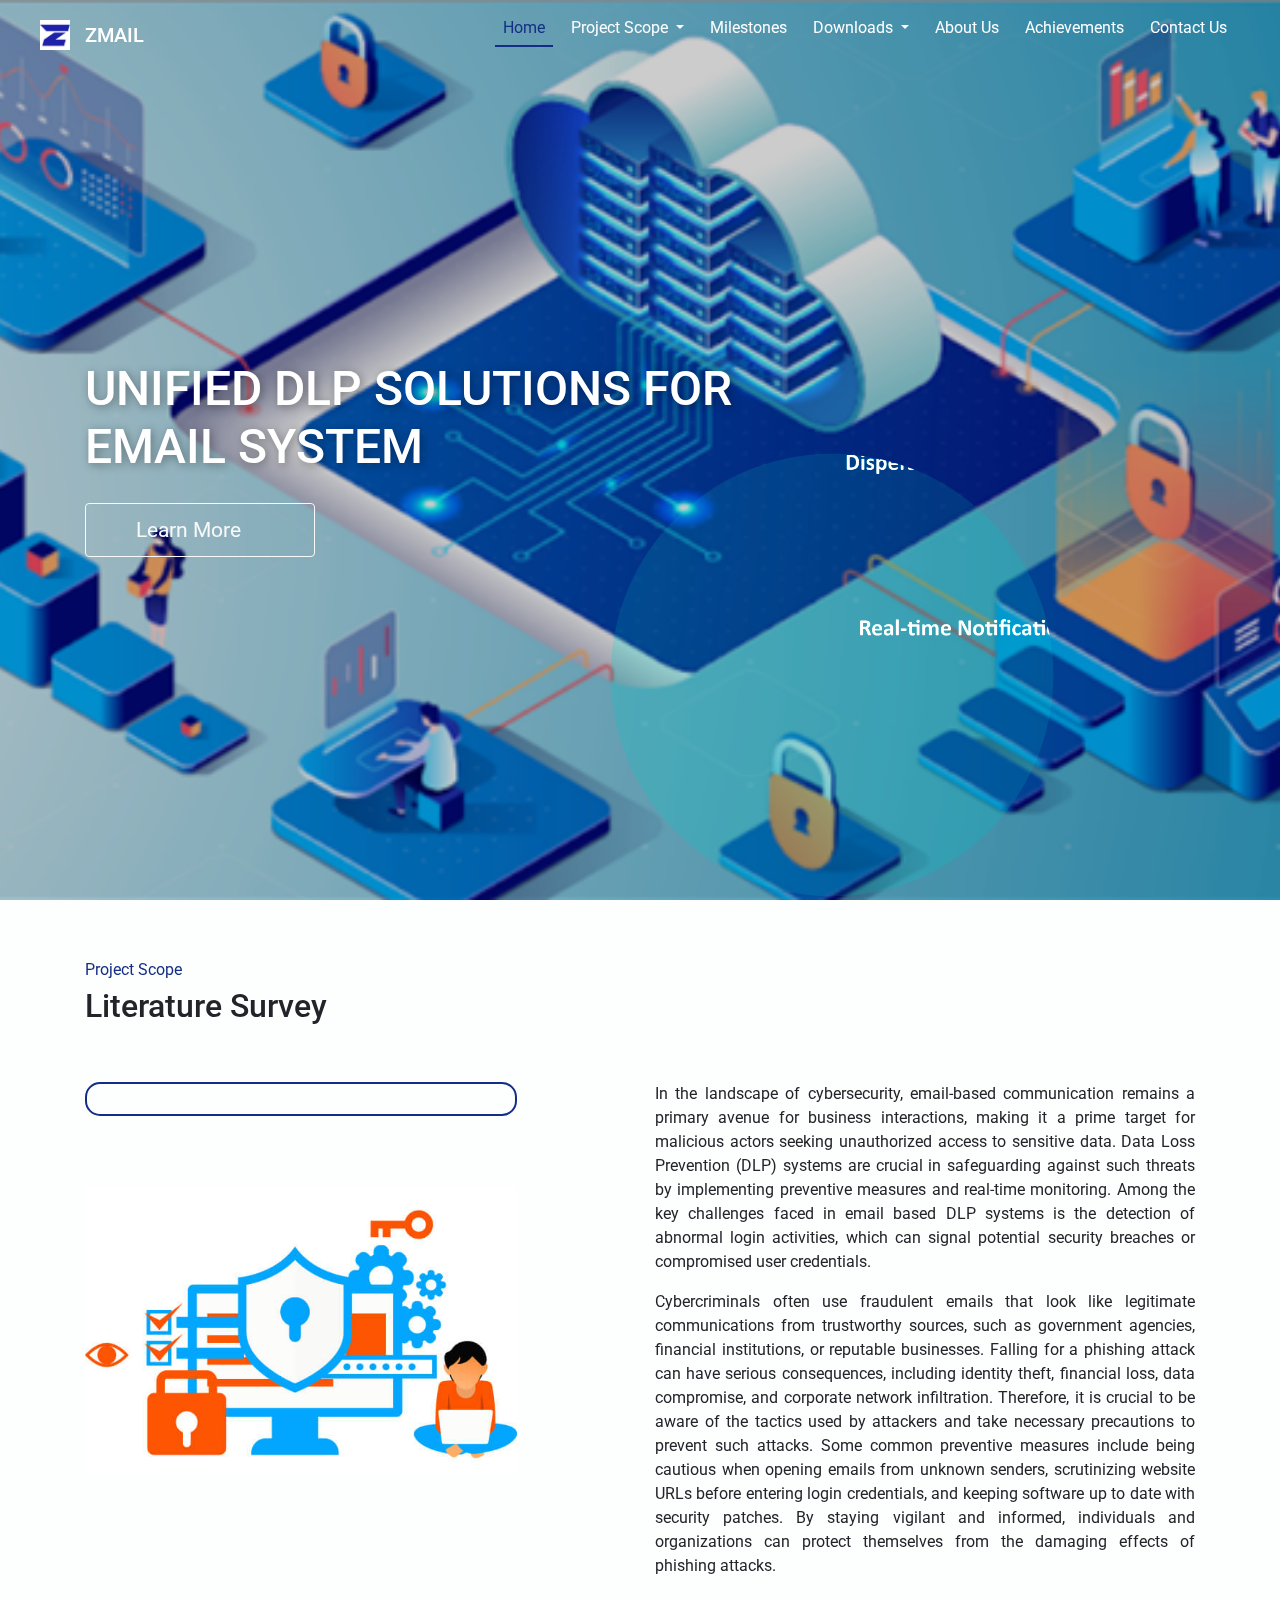
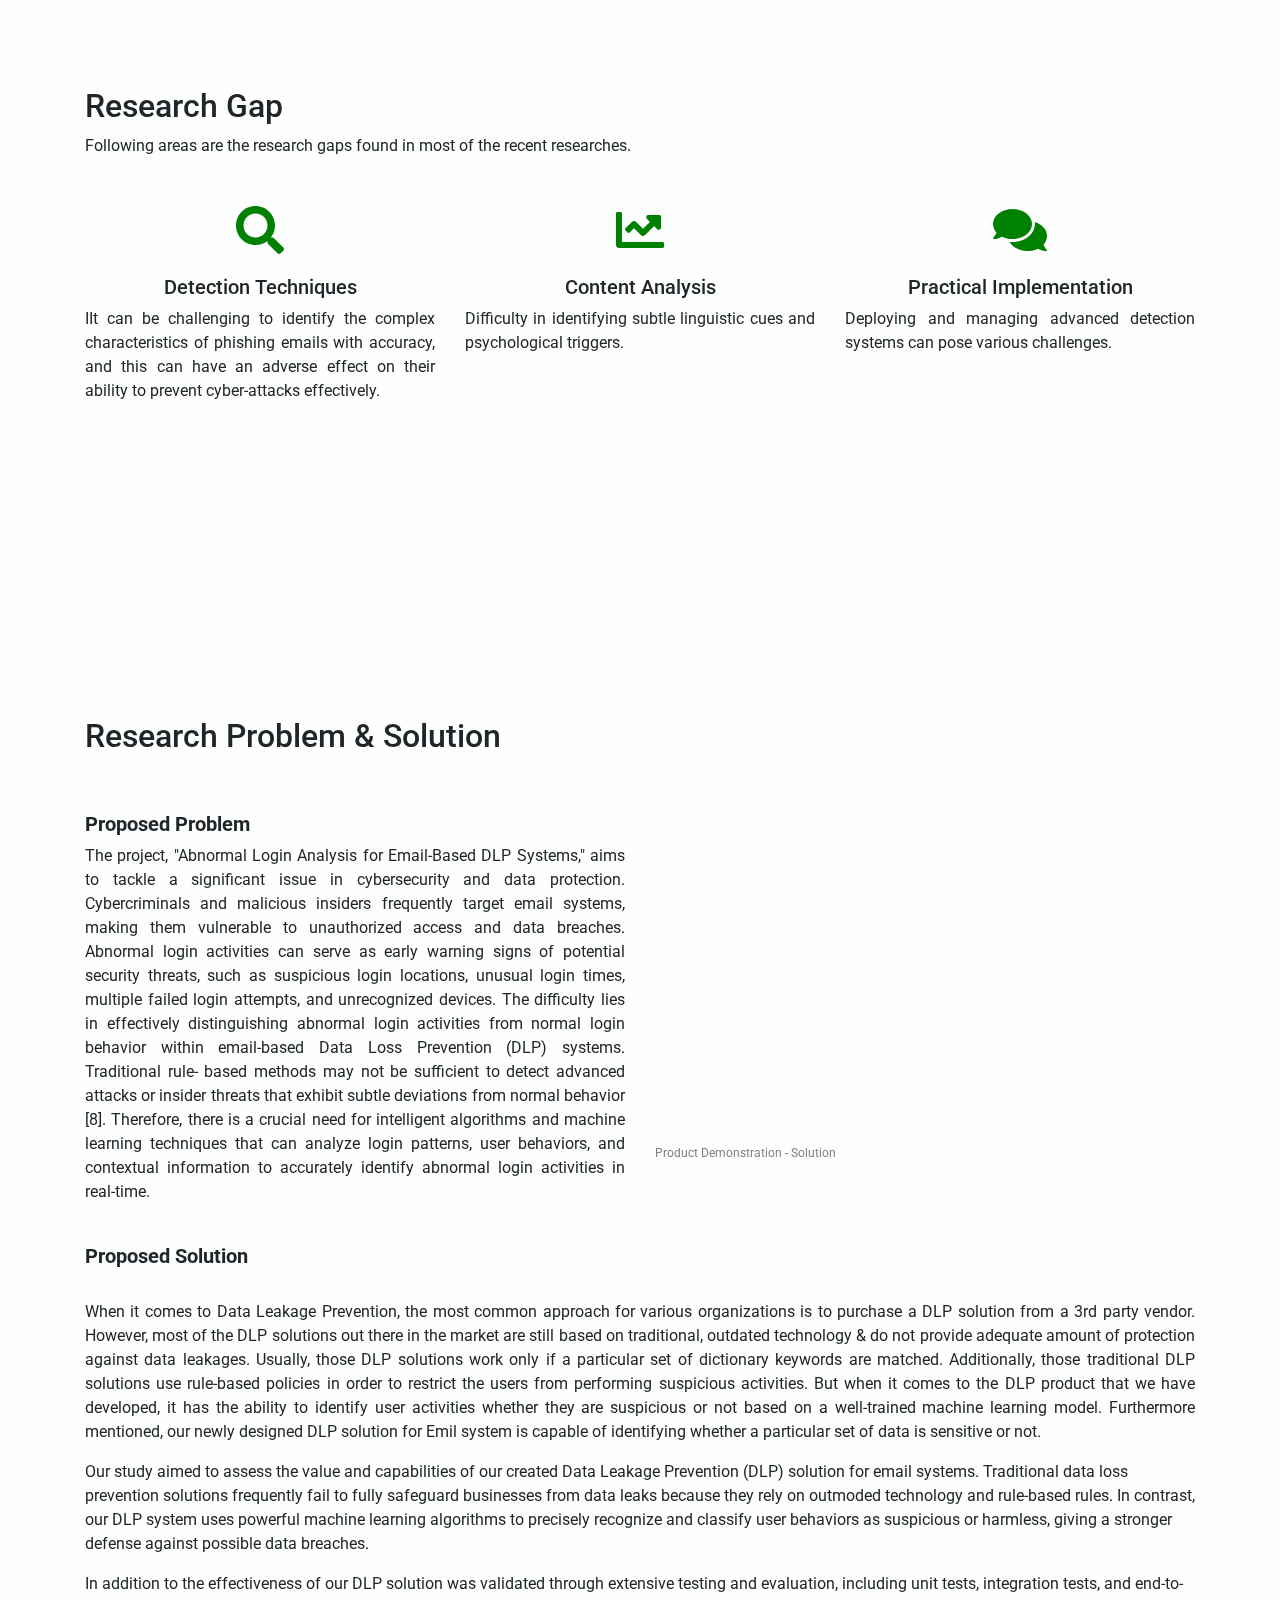
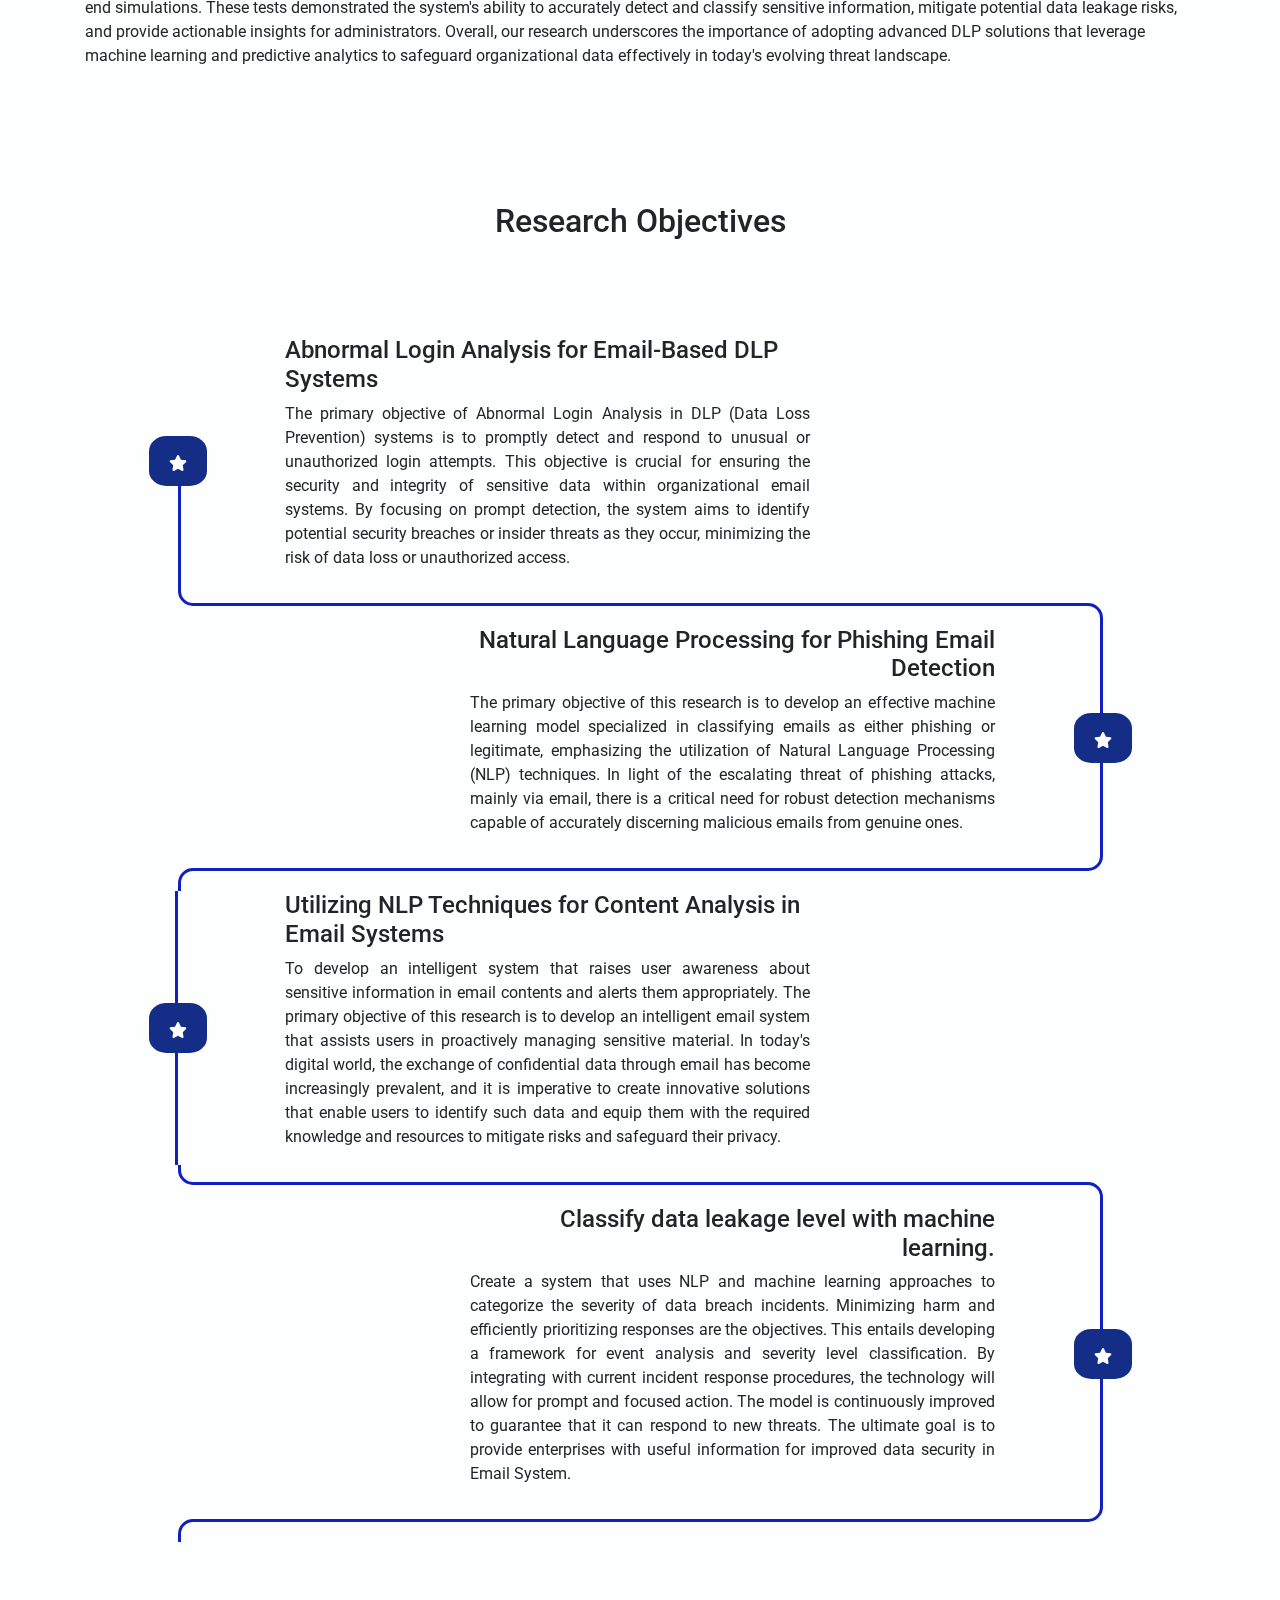
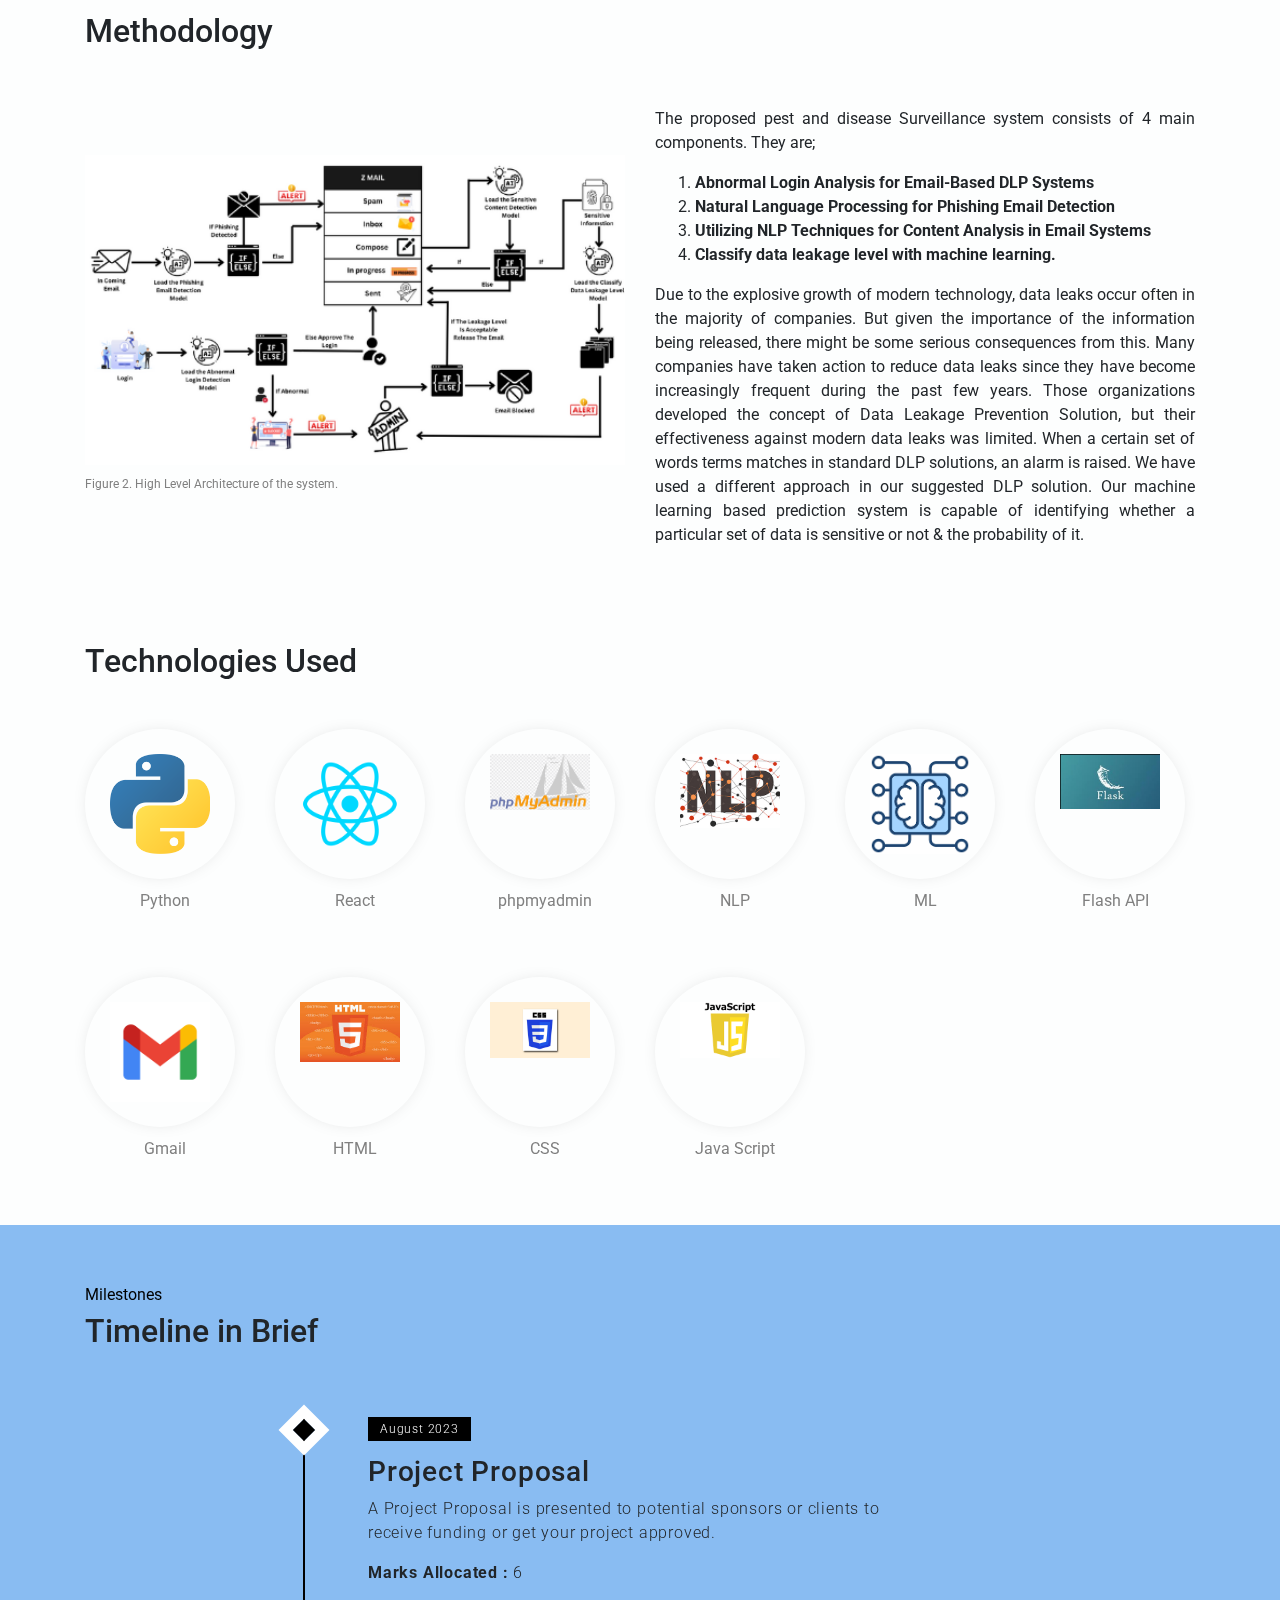
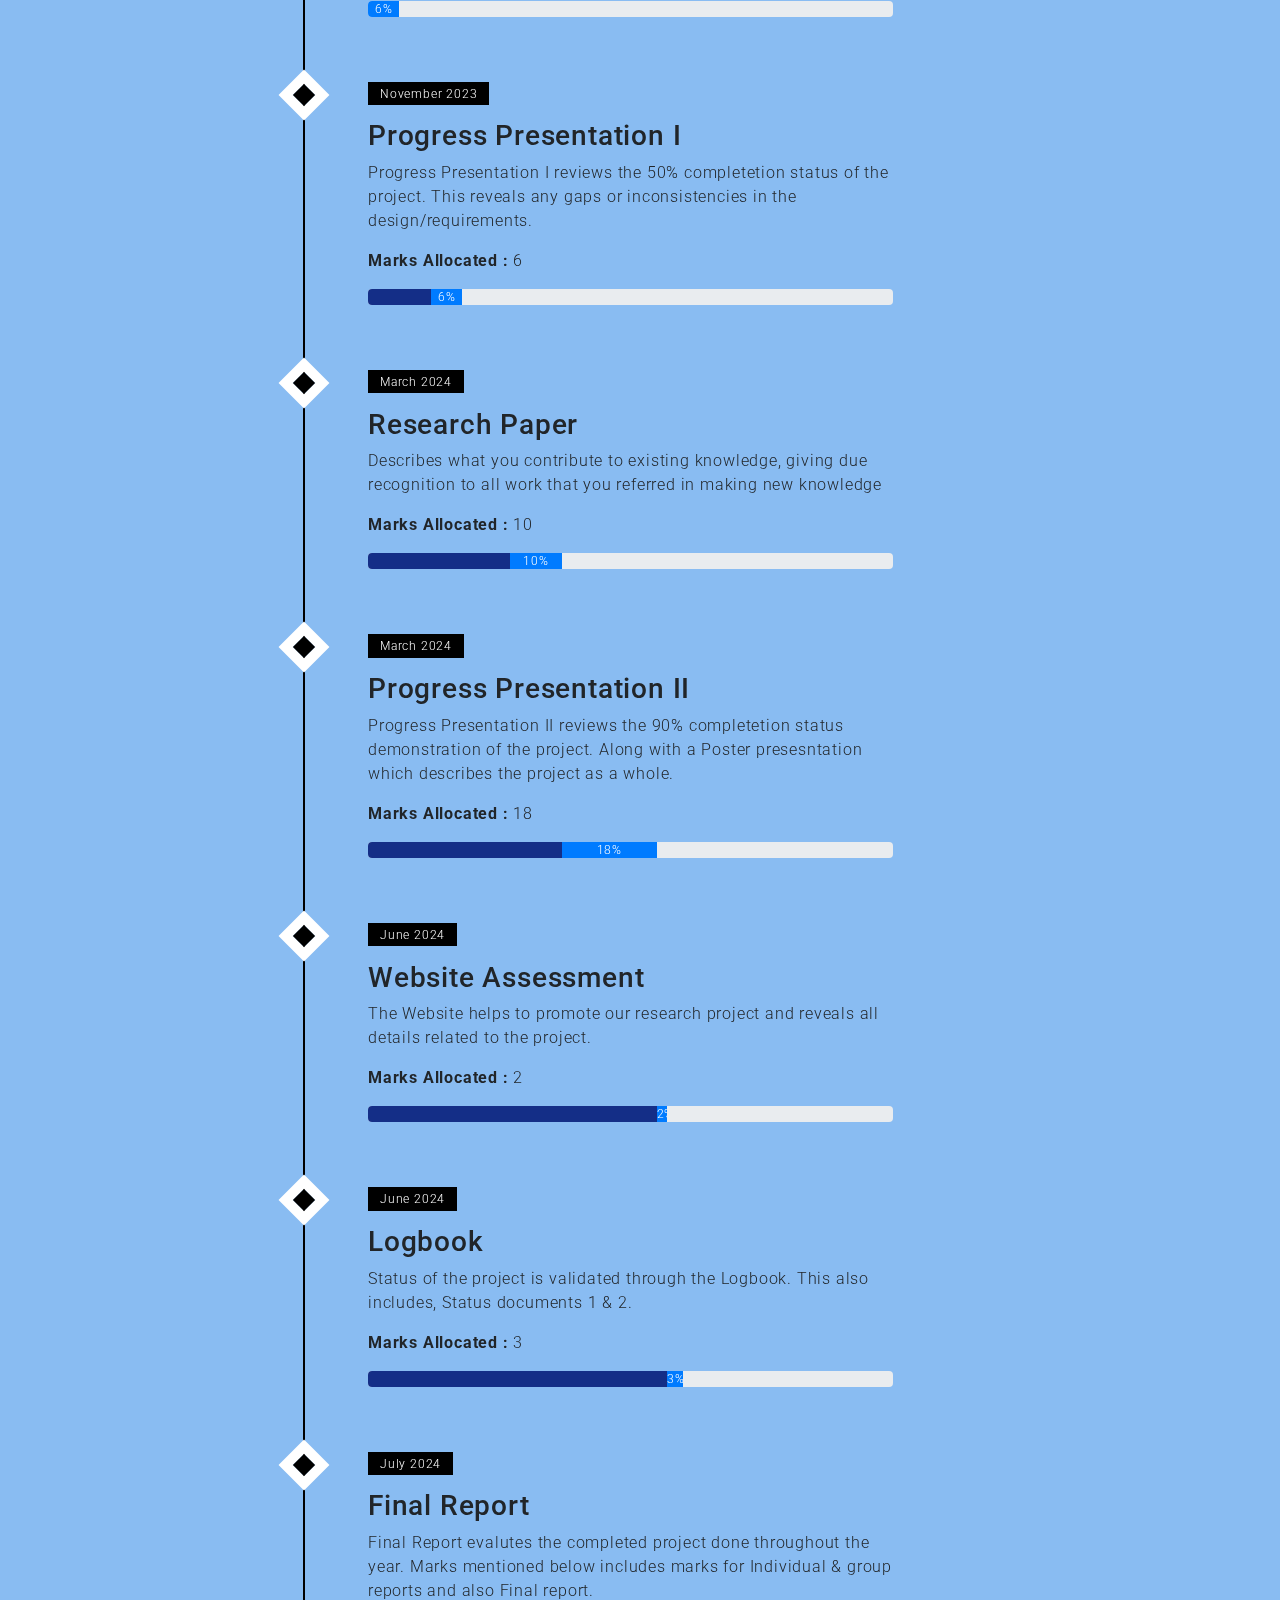
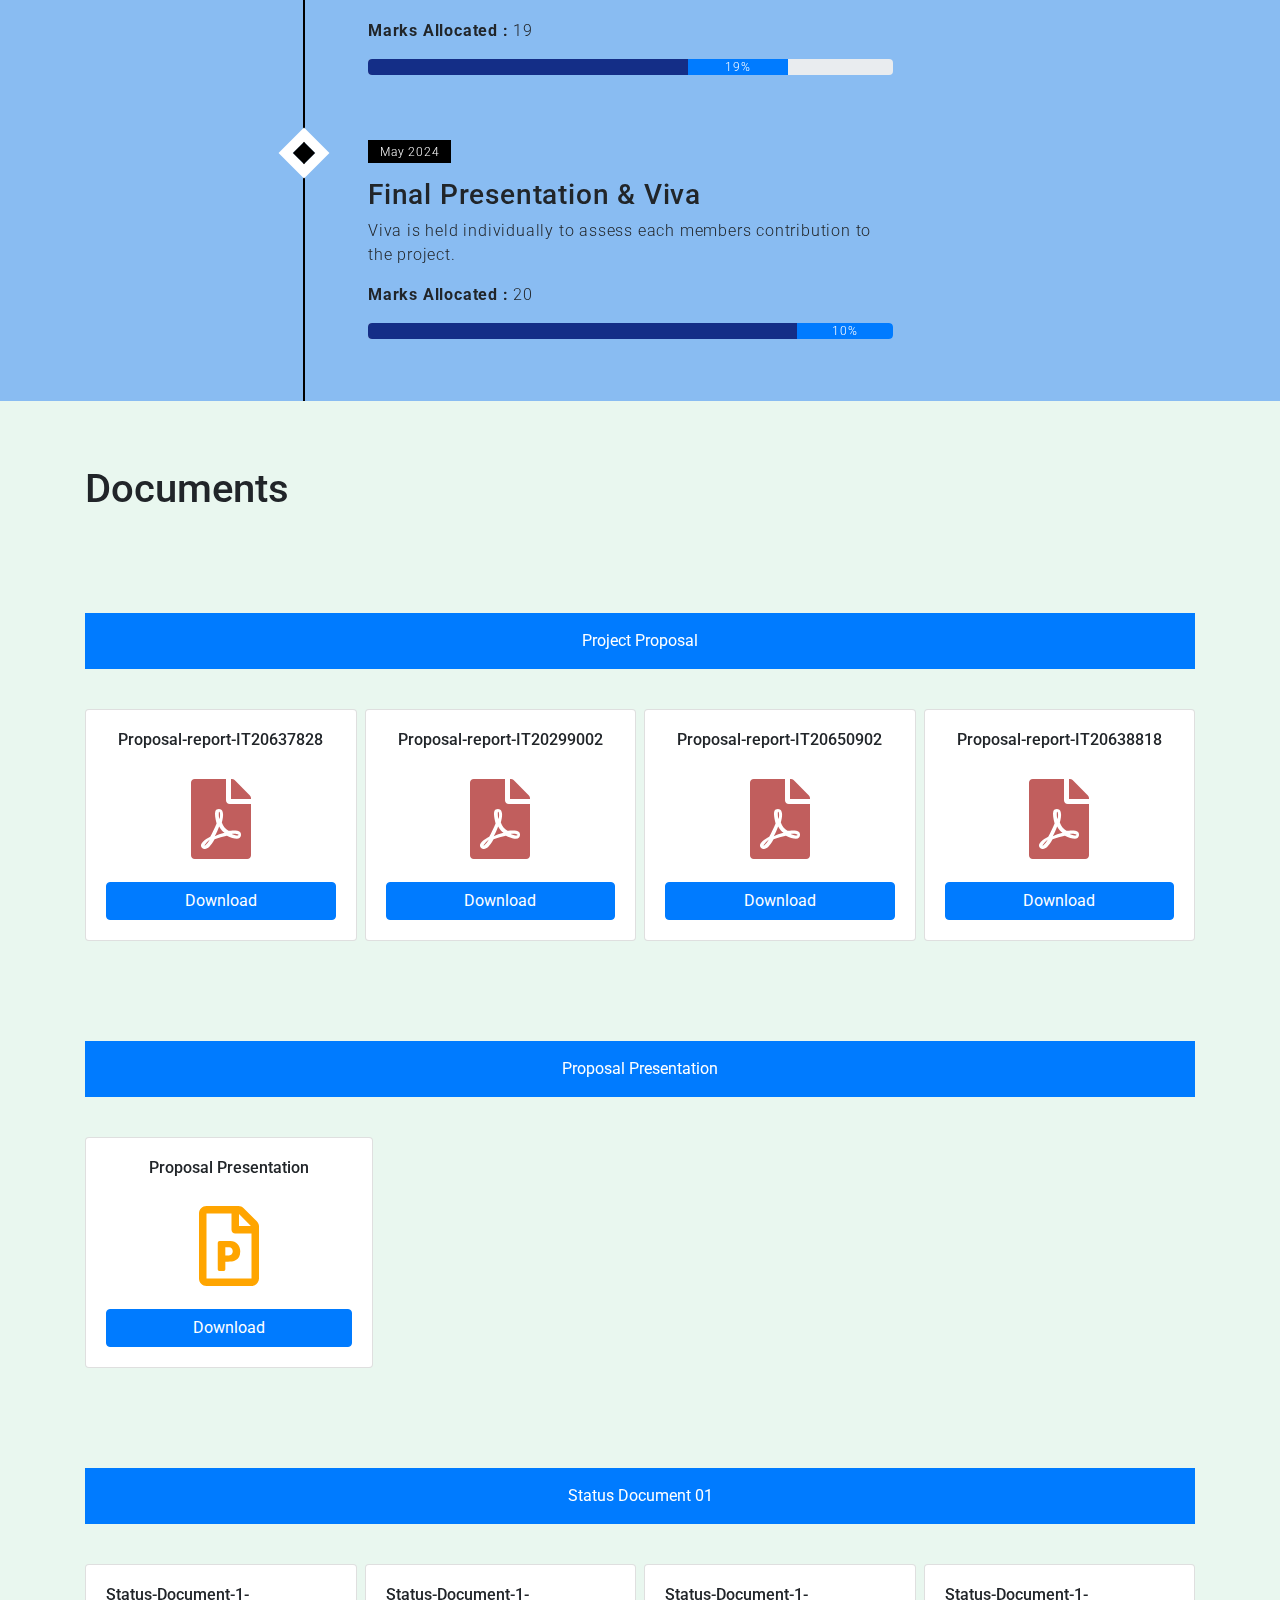
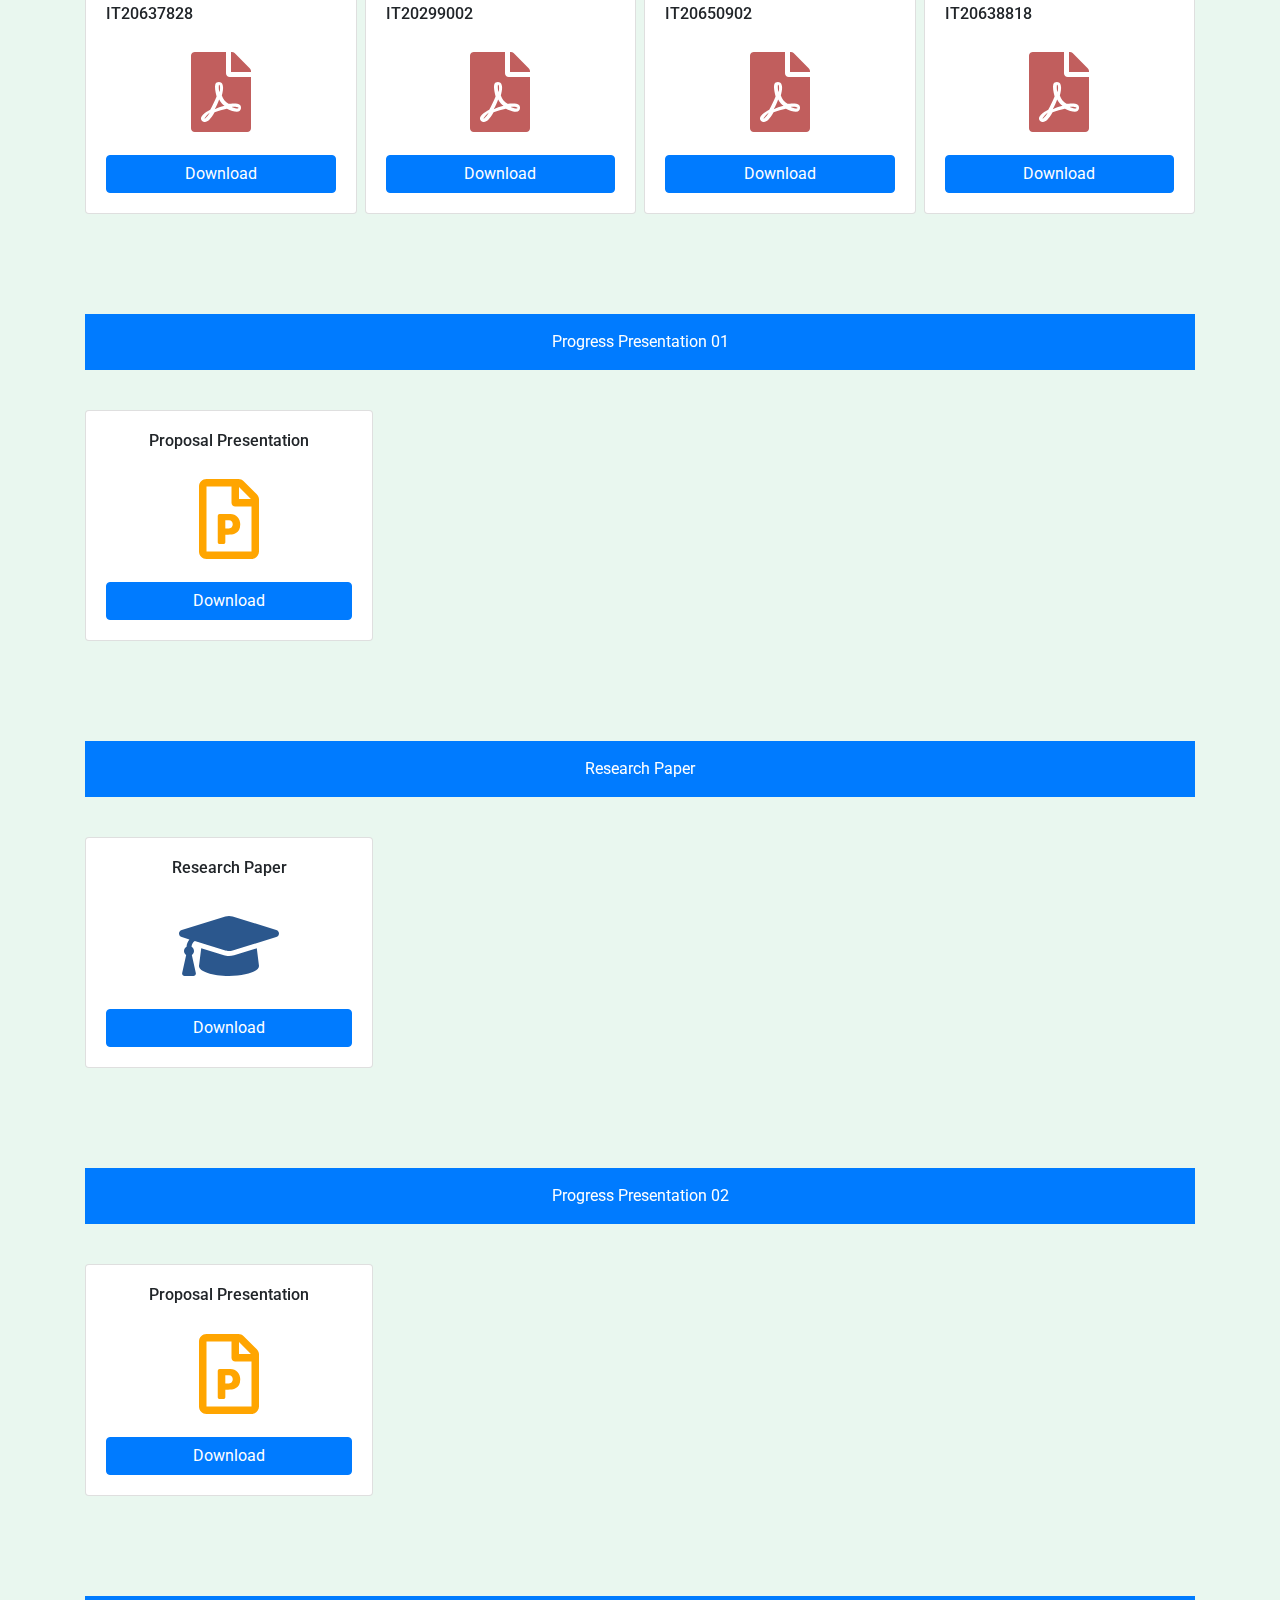
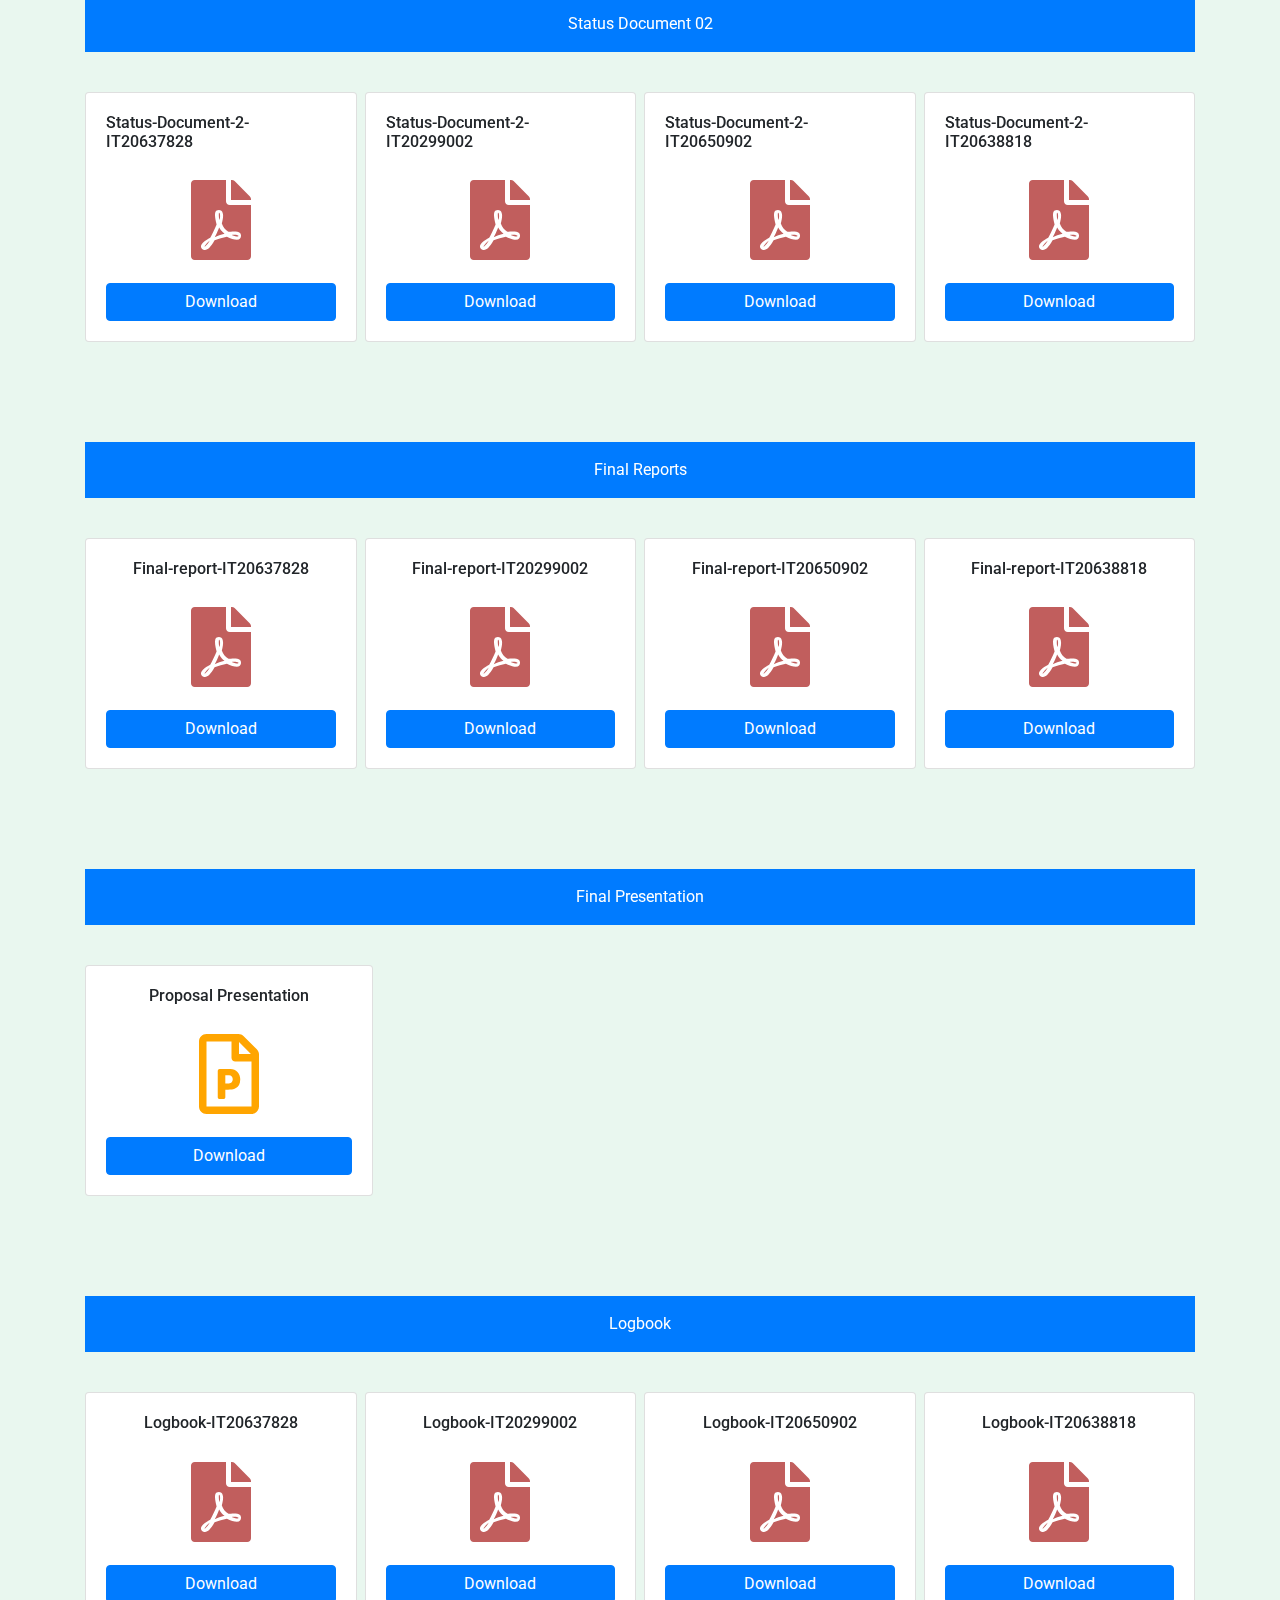
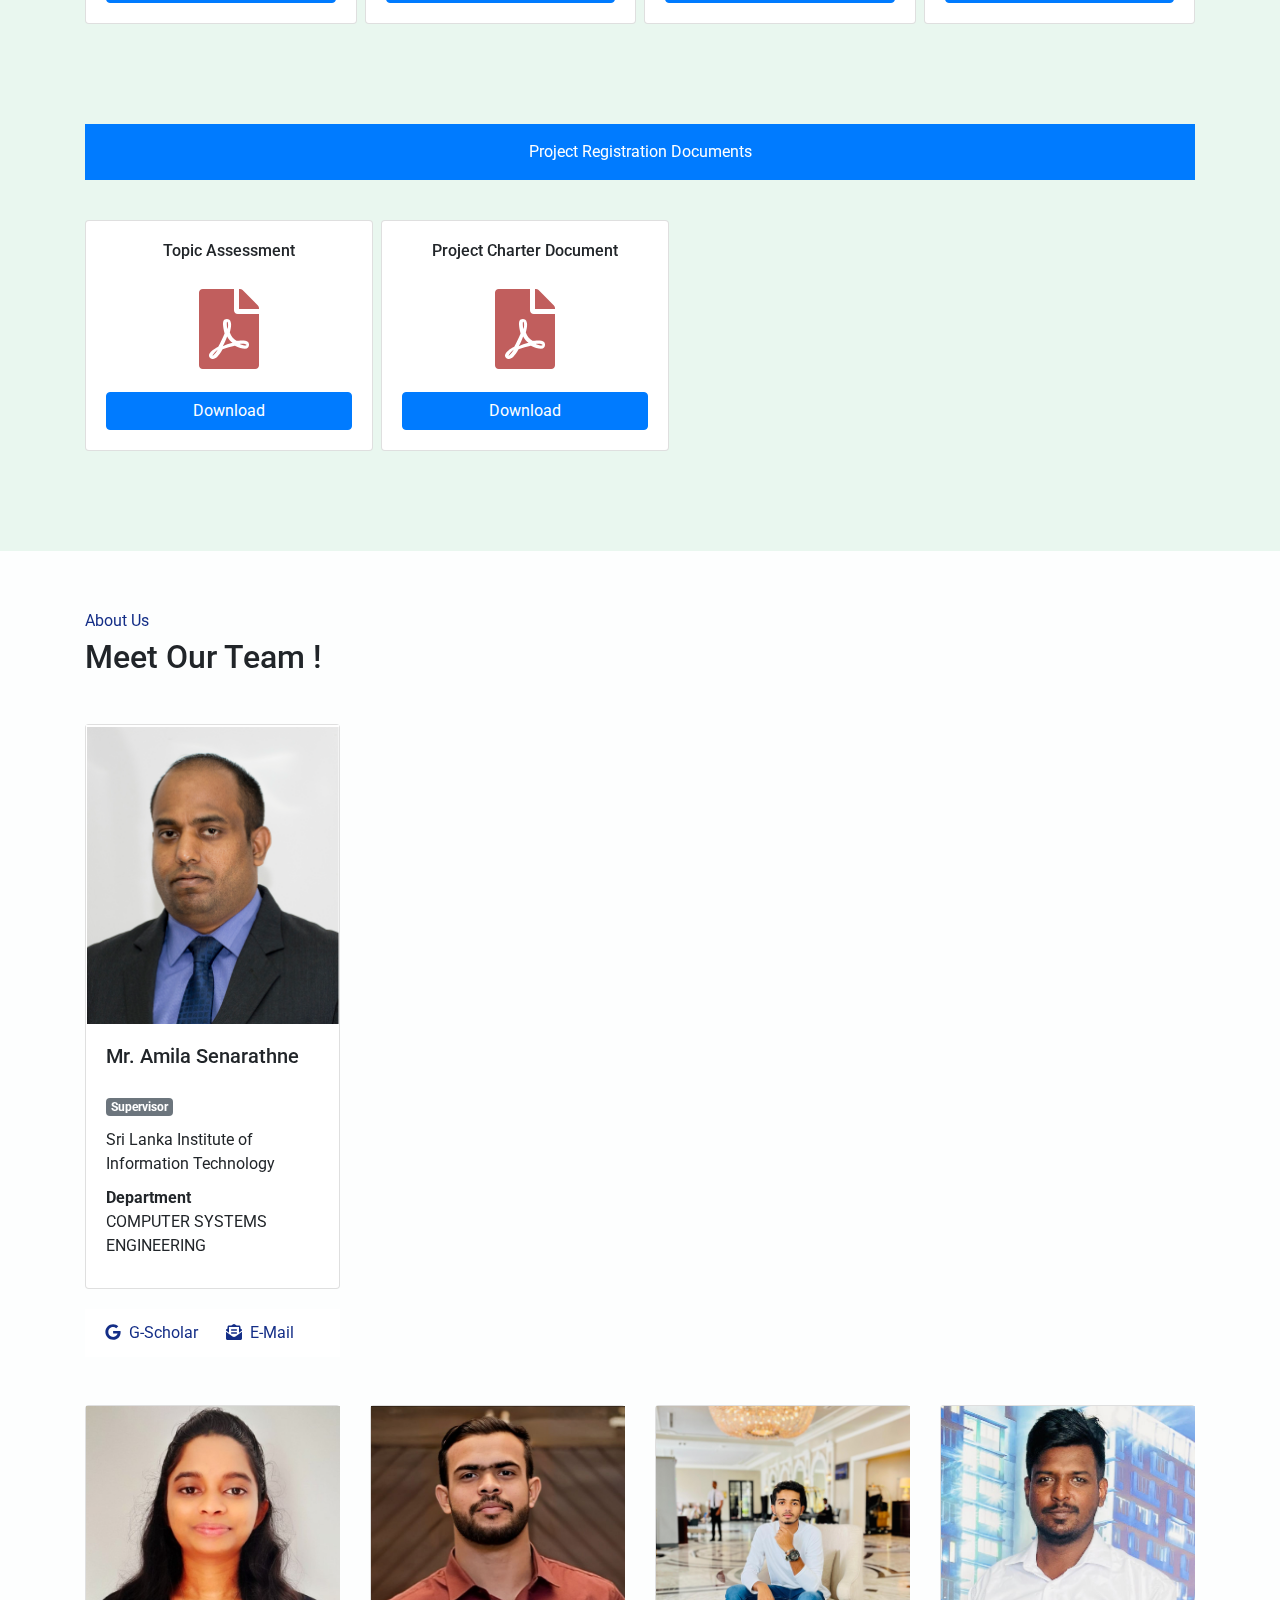
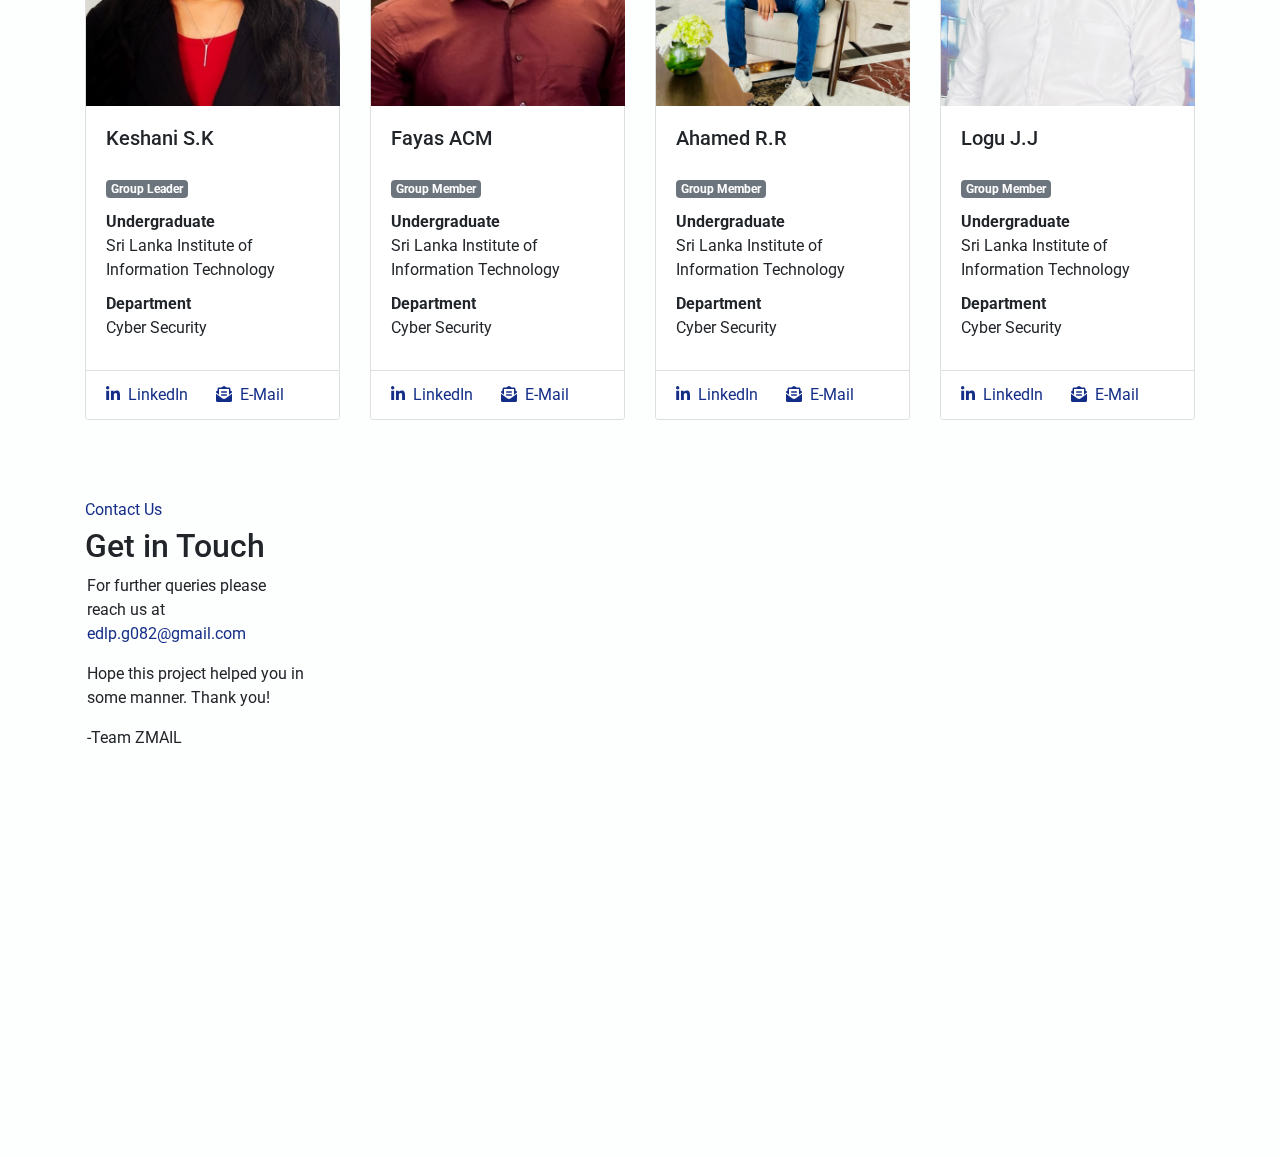
==== index.html @ 2c13bd5b "initial cpmmit" ====
<!DOCTYPE html>
<html lang="en">
<head>
    <meta charset="UTF-8">
    <meta name="viewport" content="width=device-width, initial-scale=1.0">
    <link href="https://fonts.googleapis.com/css2?family=Roboto:wght@300;400;500;700;900&display=swap" rel="stylesheet">
    <link rel="stylesheet" href="./lib/fontawesome/css/all.min.css">
    <link rel="stylesheet" href="./lib/bootstrap-4.5.3-dist/css/bootstrap.min.css">
    <link rel="stylesheet" href="./css/main.css">
    <title>ZMAIL</title>
</head>
<body style="background-color: #E9F7EF">
    <!-- NavBar -->
    <nav id="navmenu" class="navbar navbar-expand-lg sticky-top">
        <a class="navbar-brand" href="#home">
            <img src="./img/logu.jpg" width="30" height="30" class="d-inline-block align-top"  loading="lazy">
            <span>ZMAIL</span></br>
        </a>
        <button id="nav-toggle" class="navbar-toggler" type="button" data-toggle="collapse" data-target="#navbarSupportedContent" aria-controls="navbarSupportedContent" aria-expanded="false" aria-label="Toggle navigation">
          <span id="nav-toggle-icon" class="fas fa-ellipsis-v"></span>
        </button>

        <div class="collapse navbar-collapse" id="navbarSupportedContent">
          <ul id="navmenu-links" class="navbar-nav ml-auto">
            <li class="nav-item active">
              <a class="nav-link" href="#home">Home</a>
            </li>
            <li class="nav-item dropdown">
              <a class="nav-link dropdown-toggle" href="#" id="navbarDropdown" role="button" data-toggle="dropdown" aria-haspopup="true" aria-expanded="false">
                Project Scope
              </a>
              <div class="dropdown-menu" aria-labelledby="navbarDropdown">
                <a class="dropdown-item" href="#project-scope">Literature Survey</a>
                <a class="dropdown-item" href="#research_gap">Research Gap</a>
                <a class="dropdown-item" href="#research_problem">Research Problem & Solution</a>
                <a class="dropdown-item" href="#research_objectives">Research Objectives</a>
                <a class="dropdown-item" href="#methodology">Methodology</a>
                <a class="dropdown-item" href="#tech_used">Technologies</a>
              </div>
            </li>
            <li class="nav-item">
                <a class="nav-link" href="#milestones">Milestones</a>
            </li>
            <li class="nav-item dropdown">
                <a class="nav-link dropdown-toggle" href="#" id="navbarDropdown" role="button" data-toggle="dropdown" aria-haspopup="true" aria-expanded="false">
                  Downloads
                </a>
                <div class="dropdown-menu" aria-labelledby="navbarDropdown">
                  <a class="dropdown-item" href="#downloads">Documents</a>
                  <a class="dropdown-item" href="#presentations">Presentations</a>
                </div>
            </li>
            <li class="nav-item">
                <a class="nav-link" href="#about">About Us</a>
            </li>
			<li class="nav-item">
                <a class="nav-link" href="#achievements">Achievements</a>
            </li>
            <li class="nav-item">
                <a class="nav-link" href="#contact">Contact Us</a>
            </li>
          </ul>
        </div>
      </nav>
      <!-- Home -->
      <section id="home">
        <div class="container">
            <div class="hero-cta">
                <h1>UNIFIED DLP SOLUTIONS FOR <br/> EMAIL SYSTEM </h1>
                <a class="btn btn-outline-light" type="button" href="#project-scope"><span class="btn-text">Learn More</span><span class="fas fa-chevron-right btn-icon"></span></a>
            </div>
        </div>
        <div class="hero-cover">
            <img class="spotlight-image" src="./img/skeleton.png"/>
            <img class="hero-image" src="./img/background.png"/>
        </div>
      </section>
      <!-- project-scope -->
      <section id="project-scope" class="main-sections" style="background-color:#FDFEFE">
        <div class="container">
            <h5 class="section-headings">Project Scope</h5>
            <!-- Literature Survey -->
            <div id="literature" class="sub-section">
                <h2>Literature Survey</h2>
                <div class="row">
                  <div id="project-scope-left" class="col-md-6 col-sm-12 pt-lg-5">
                    <div class="section-left">
                      <div class="section-info-div">
                      
                      </div>
                      <div class="section-figure " >
                        <img style="align-items:center" src="./img/stat.jpg" width="80%"/>
                      </div>
                    </div>
                  </div>
                  <div id="project-scope-right" class="col-md-6 col-sm-12 pt-lg-5 justify-text">
					<p>In the landscape of cybersecurity, email-based communication remains a primary avenue
            for business interactions, making it a prime target for malicious actors seeking
            unauthorized access to sensitive data. Data Loss Prevention (DLP) systems are crucial in
            safeguarding against such threats by implementing preventive measures and real-time
            monitoring. Among the key challenges faced in email based DLP systems is the detection
            of abnormal login activities, which can signal potential security breaches or compromised
            user credentials. </p>
            
				   <p>Cybercriminals often use fraudulent emails that look like legitimate communications from trustworthy sources, such as government agencies, financial institutions, or reputable businesses. Falling for a phishing attack can have serious consequences, including identity theft, financial loss, data compromise, and corporate network infiltration. Therefore, it is crucial to be aware of the tactics used by attackers and take necessary precautions to prevent such attacks. Some common preventive measures include being cautious when opening emails from unknown senders, scrutinizing website URLs before entering login credentials, and keeping software up to date with security patches. By staying vigilant and informed, individuals and organizations can protect themselves from the damaging effects of phishing attacks. </p>
                    
                  </div>
                </div>
            </div>
            <!-- Research Gap -->
            <div id="research_gap" class="sub-section" >
              <h2>Research Gap</h2>
              <p>Following areas are the research gaps found in most of the recent researches.</p>
              <div class="row mt-5 research-gap">
			<div class="container">
            <div class="row">
                <div class="col-md-4">
                    <div class="fa-container text-center">
                        <i class="fas fa-search fa-3x " aria-hidden="true" style="color: green; "></i>
                    </div>
                    <div class="text-center" style="padding-top: 20px;">
                        <h5>Detection Techniques </h5>
                    </div>
                    <div>
                        <p style="text-align: justify;"> IIt can be challenging to
                          identify the complex
                          characteristics of
                          phishing emails with
                          accuracy, and this can
                          have an adverse effect
                          on their ability to
                          prevent cyber-attacks
                          effectively.</p>
                    </div>
                </div>
                <div class="col-md-4">
                    <div class="fa-container text-center">
                        <i class="fas fa-chart-line fa-3x " aria-hidden="true" style="color: green;"></i>
                    </div>
                    <div class="text-center" style="padding-top: 20px;">
                        <h5>Content Analysis</h5>
                    </div>
                    <div>
                        <p style="text-align: justify;">Difficulty in identifying
                          subtle linguistic cues
                          and psychological
                          triggers.
                        </p>
                    </div>
                </div>
                <div class="col-md-4">
                    <div class="fa-container text-center">
                        <i class="fas fa-comments fa-3x " aria-hidden="true" style="color: green;"></i>
                    </div>
                    <div class="text-center" style="padding-top: 20px;">
                        <h5>Practical Implementation</h5>
                    </div>
                    <div>
                        <p style="text-align: justify;">Deploying and
                          managing advanced
                          detection systems can
                          pose various challenges.
                        </p>
                    </div>
                </div>

            </div>
			</div> 
              </div>
          </div>
          
            <!-- Research Problem -->
            <div id="research_problem" class="sub-section">
              <h2>Research Problem & Solution</h2>
			   <div class="row">
                <div id="project-scope-left" class="col-md-6 col-sm-12 pt-lg-5 justify-text">
                 <h5><strong>Proposed Problem</strong></h5>
			
					<p style="text-align: justify;">The project, "Abnormal Login Analysis for Email-Based DLP Systems," aims to tackle a
            significant issue in cybersecurity and data protection. Cybercriminals and malicious
            insiders frequently target email systems, making them vulnerable to unauthorized access
            and data breaches. Abnormal login activities can serve as early warning signs of potential
            security threats, such as suspicious login locations, unusual login times, multiple failed
            login attempts, and unrecognized devices.
            The difficulty lies in effectively distinguishing abnormal login activities from normal
            login behavior within email-based Data Loss Prevention (DLP) systems. Traditional rule-
            based methods may not be sufficient to detect advanced attacks or insider threats that
            exhibit subtle deviations from normal behavior [8]. Therefore, there is a crucial need for
            intelligent algorithms and machine learning techniques that can analyze login patterns,
            user behaviors, and contextual information to accurately identify abnormal login activities
            in real-time.</p>
				</br>
				</div>

				<div id="project-scope-right" class="col-md-6 col-sm-12 pt-lg-5">
                  <div class="section-left">
                    <div class="section-figure">
                      <iframe width="100%" height="315" src="https://www.youtube.com/embed/3l5btGWh4pM?list=PLl8sFKSOxd0D878bDmqRHCMeSI69nhlhS" title="Product Demonstration - Solution" frameborder="0" allow="accelerometer; autoplay; clipboard-write; encrypted-media; gyroscope; picture-in-picture" allowfullscreen></iframe>
                      <p>Product Demonstration - Solution</p>
                    </div>
                  </div>
                </div>
              </div>
			     <div>
				 <h5><strong>Proposed Solution</strong></h5>
				 </br>
				 <p style="text-align: justify;"> When it comes to Data Leakage Prevention, the most common approach for various
          organizations is to purchase a DLP solution from a 3rd party vendor. However, most of the
          DLP solutions out there in the market are still based on traditional, outdated technology
          & do not provide adequate amount of protection against data leakages. Usually, those DLP
          solutions work only if a particular set of dictionary keywords are matched. Additionally,
          those traditional DLP solutions use rule-based policies in order to restrict the users from
          performing suspicious activities. But when it comes to the DLP product that we have
          developed, it has the ability to identify user activities whether they are suspicious or not
          based on a well-trained machine learning model. Furthermore mentioned, our newly
          designed DLP solution for Emil system is capable of identifying whether a particular set
          of data is sensitive or not.	</P>
          <p>
            Our study aimed to assess the value and capabilities of our created Data Leakage
Prevention (DLP) solution for email systems. Traditional data loss prevention solutions
frequently fail to fully safeguard businesses from data leaks because they rely on
outmoded technology and rule-based rules. In contrast, our DLP system uses powerful
machine learning algorithms to precisely recognize and classify user behaviors as
suspicious or harmless, giving a stronger defense against possible data breaches.
          </p>
          <p>
            In addition to the effectiveness of our DLP solution was validated through extensive testing and
evaluation, including unit tests, integration tests, and end-to-end simulations. These tests
demonstrated the system's ability to accurately detect and classify sensitive information,
mitigate potential data leakage risks, and provide actionable insights for administrators.
Overall, our research underscores the importance of adopting advanced DLP solutions that
leverage machine learning and predictive analytics to safeguard organizational data
effectively in today's evolving threat landscape.
          </p>
                </div>
          </div>
            <!-- Research Objectives -->
		   <div id="research_objectives" class="sub-section">
        <div class="container">
          <h2 class="pb-5 pt-5 text-center mb-5 display-5">Research Objectives</h2>
          <!-- First Content Section-->
          <div class="row align-items-center connecting-lines d-flex">
            <div class="col-2 text-center bottom d-inline-flex justify-content-center align-items-center">
              <div class="circle font-weight-bold"><i class="fa fa-star"></i></div>
            </div>
            <div class="col-6">
              <h4>Abnormal Login Analysis for Email-Based DLP Systems</h4>
              <p style="text-align: justify;">The primary objective of Abnormal Login Analysis in DLP (Data Loss Prevention)
                systems is to promptly detect and respond to unusual or unauthorized login attempts. This
                objective is crucial for ensuring the security and integrity of sensitive data within
                organizational email systems. By focusing on prompt detection, the system aims to
                identify potential security breaches or insider threats as they occur, minimizing the risk of
                data loss or unauthorized access.</p>
            </div>
          </div>
          <!-- Path Line -->
          <div class="row timeline_s">
            <div class="col-2">
              <div class="corner top-right"></div>
            </div>
            <div class="col-8">
              <hr/>
            </div>
            <div class="col-2">
              <div class="corner left-bottom"></div>
            </div>
          </div>
          <!-- Second Content Section-->
          <div class="row align-items-center justify-content-end connecting-lines d-flex">
            <div class="col-6 text-right">
              <h4>Natural Language Processing for Phishing Email Detection</h4>
              <p style="text-align: justify;">The primary objective of this research is to develop an effective machine learning model
                specialized in classifying emails as either phishing or legitimate, emphasizing the
                utilization of Natural Language Processing (NLP) techniques. In light of the escalating
                threat of phishing attacks, mainly via email, there is a critical need for robust detection
                mechanisms capable of accurately discerning malicious emails from genuine ones.</p>
            </div>
            <div class="col-2 text-center full d-inline-flex justify-content-center align-items-center">
              <div class="circle font-weight-bold"><i class="fa fa-star"></i></div>
            </div>
          </div>
          <!-- Path Line -->
          <div class="row timeline_s">
            <div class="col-2">
              <div class="corner right-bottom"></div>
            </div>
            <div class="col-8">
              <hr/>
            </div>
            <div class="col-2">
              <div class="corner top-left"></div>
            </div>
          </div>
          <!-- Third Content Section -->
          <div class="row align-items-center connecting-lines d-flex">
            <div class="col-2 text-center full d-inline-flex justify-content-center align-items-center">
              <div class="circle font-weight-bold"><i class="fa fa-star"></i></div>
            </div>
            <div class="col-6">
              <h4>Utilizing NLP Techniques for Content Analysis in Email Systems</h4>
              <p style="text-align: justify;">
                To develop an intelligent system that raises user awareness about sensitive information in
email contents and alerts them appropriately. The primary objective of this research is to
develop an intelligent email system that assists users in proactively managing sensitive
material. In today's digital world, the exchange of confidential data through email has
become increasingly prevalent, and it is imperative to create innovative solutions that
enable users to identify such data and equip them with the required knowledge and
resources to mitigate risks and safeguard their privacy.
              </p>
            </div>
          </div>
		   <!-- Path Line -->

          <div class="row timeline_s">
            <div class="col-2">
              <div class="corner top-right"></div>
            </div>
            <div class="col-8">
              <hr/>
            </div>
            <div class="col-2">
              <div class="corner left-bottom"></div>
            </div>
          </div>
          <!-- Second Content Section-->
          <div class="row align-items-center justify-content-end connecting-lines d-flex">
            <div class="col-6 text-right">
              <h4>Classify data leakage level with machine learning.</h4>
              <p style="text-align: justify;">Create a system that uses NLP and machine learning approaches to categorize the severity
                of data breach incidents. Minimizing harm and efficiently prioritizing responses are the
                objectives. This entails developing a framework for event analysis and severity level
                classification. By integrating with current incident response procedures, the technology
                will allow for prompt and focused action. The model is continuously improved to
                guarantee that it can respond to new threats. The ultimate goal is to provide enterprises
                with useful information for improved data security in Email System.</p>
            </div>
            <div class="col-2 text-center full d-inline-flex justify-content-center align-items-center">
              <div class="circle font-weight-bold"><i class="fa fa-star"></i></div>
            </div>
          </div>
          <!-- Path Line -->
          <div class="row timeline_s">
            <div class="col-2">
              <div class="corner right-bottom"></div>
            </div>
            <div class="col-8">
              <hr/>
            </div>
            <div class="col-2">
              <div class="corner top-left"></div>
            </div>
          </div>
        </div>
      </div>
            <!-- Methodology -->
            <div id="methodology" class="sub-section">
              <h2>Methodology</h2>
              <div class="row">
                <div id="project-scope-left" class="col-md-6 col-sm-12 pt-lg-5">
                  <div class="section-left">
                    <div class="section-figure">
                      <br>
                      <br>
                      <img src="./img/architecture.jpg" width="100%"/>
                      <p>Figure 2. High Level Architecture of the system.</p>
                    </div>
                  </div>
                </div>
                <div id="project-scope-right" class="col-md-6 col-sm-12 pt-lg-5 justify-text">
                  <p>The proposed pest and disease Surveillance system consists of 4 main components. They are;</p>
                  <ol>
                    <li><strong>Abnormal Login Analysis for Email-Based DLP Systems</strong></li>
                    <li><strong>Natural Language Processing for Phishing Email Detection</strong></li>
                    <li><strong>Utilizing NLP Techniques for Content Analysis in Email Systems</strong></li>
                    <li><strong>Classify data leakage level with machine learning.</strong></li>
                  </ol>
				  <p>Due to the explosive growth of modern technology, data leaks occur often in the majority
            of companies. But given the importance of the information being released, there might be
            some serious consequences from this. Many companies have taken action to reduce data
            leaks since they have become increasingly frequent during the past few years. Those
            organizations developed the concept of Data Leakage Prevention Solution, but their
            effectiveness against modern data leaks was limited. When a certain set of words terms
            matches in standard DLP solutions, an alarm is raised. We have used a different approach
            in our suggested DLP solution. Our machine learning based prediction system is capable
            of identifying whether a particular set of data is sensitive or not & the probability of it.</p>
                </div>
              </div>
          </div>
            <!-- Technologies Used -->
            <div id="tech_used" class="sub-section">
              <h2>Technologies Used</h2>
              <div class="row technology mt-5">
                <div class="col-md-2 col-sm-4 col-6 mb-5">
                  <div class="avatar">
                    <img src="./img/python.png" alt="Python">
                  </div>
                  <p>Python</p>
                </div>
                <div class="col-md-2 col-sm-4 col-6 mb-5">
                  <div class="avatar">
                    <img src="./img/react.png" alt="React">
                  </div>
                  <p>React</p>
                </div>
                <div class="col-md-2 col-sm-4 col-6 mb-5">
                  <div class="avatar">
                    <img src="./img/tensorflow.png" alt="phpmyadmin">
                  </div>
                  <p>phpmyadmin</p>
                </div>
                <div class="col-md-2 col-sm-4 col-6 mb-5">
                  <div class="avatar">
                    <img src="./img/keras.png" alt="NLP">
                  </div>
                  <p>NLP</p>
                </div>
                <div class="col-md-2 col-sm-4 col-6 mb-5">
                  <div class="avatar">
                    <img src="./img/mongo.jpg" alt="ML">
                  </div>
                  <p>ML</p>
                </div>
                <div class="col-md-2 col-sm-4 col-6 mb-5">
                  <div class="avatar">
                    <img src="./img/firebase.png" alt="Firebase">
                  </div>
                  <p>Flash API</p>
                </div>
				<div class="col-md-2 col-sm-4 col-6 mb-5">
                  <div class="avatar">
                    <img src="./img/googlecloud.png" alt="Google Cloud">
                  </div>
                  <p>Gmail</p>
                </div>
				<div class="col-md-2 col-sm-4 col-6 mb-5">
                  <div class="avatar">
                    <img src="./img/kafka.jpg" alt="Kafka">
                  </div>
                  <p>HTML</p>
                </div>
				<div class="col-md-2 col-sm-4 col-6 mb-5">
                  <div class="avatar">
                    <img src="./img/doker.png" alt="Doker">
                  </div>
                  <p>CSS</p>
                </div>
				<div class="col-md-2 col-sm-4 col-6 mb-5">
                  <div class="avatar">
                    <img src="./img/colab.png" alt="Google Colab">
                  </div>
                  <p>Java Script</p>
                </div>
          </div>
        </div>
      </section>
      <!-- Milestones -->
      <section id="milestones" class="main-sections"  style="background: #89bcf2">
        <div class="container">
            <h5 class="section-headings" style="color: black;">Milestones</h5>
            <div class="sub-section">
                <h2>Timeline in Brief</h2>
                <div class="milestones">
                  <ul class="timeline">
                    <!-- Project Proposal -->
                    <li class="timeline-event">
                      <label class="timeline-event-icon"></label>
                      <div class="timeline-event-copy">
                        <p class="timeline-event-thumbnail">August 2023</p>
                        <h3>Project Proposal</h3>
                        <p>A Project Proposal is presented to potential sponsors or clients to receive funding or get your project approved.</p>
                        <p><strong>Marks Allocated : </strong>6</p>
                        <div class="progress">
                          <div class="progress-bar bg-primary" role="progressbar" style="width: 6%" aria-valuenow="12" aria-valuemin="0" aria-valuemax="100">6%</div>
                        </div>
                      </div>
                    </li>
                    <!-- Progress Presentation I -->
                    <li class="timeline-event">
                      <label class="timeline-event-icon"></label>
                      <div class="timeline-event-copy">
                        <p class="timeline-event-thumbnail">November 2023</p>
                        <h3>Progress Presentation I</h3>
                        <p>Progress Presentation I reviews the 50% completetion status of the project. This reveals any gaps or inconsistencies in the design/requirements.</p>
                        <p><strong>Marks Allocated : </strong>6</p>
                        <div class="progress">
                          <div class="progress-bar bg-infinity-primary" role="progressbar" style="width: 12%" aria-valuenow="13" aria-valuemin="0" aria-valuemax="100"></div>
                          <div class="progress-bar bg-primary" role="progressbar" style="width: 6%" aria-valuenow="15" aria-valuemin="0" aria-valuemax="100">6%</div>
                        </div>
                      </div>
                    </li>
                    <!-- Research Paper -->
                    <li class="timeline-event">
                      <label class="timeline-event-icon"></label>
                      <div class="timeline-event-copy">
                        <p class="timeline-event-thumbnail">March 2024</p>
                        <h3>Research Paper</h3>
                        <p>Describes what you contribute to existing knowledge, giving due recognition to all work that you referred in making new knowledge</p>
                        <p><strong>Marks Allocated : </strong>10</p>
                        <div class="progress">
                          <div class="progress-bar bg-infinity-primary" role="progressbar" style="width: 27%" aria-valuenow="27" aria-valuemin="0" aria-valuemax="100"></div>
                          <div class="progress-bar bg-primary" role="progressbar" style="width: 10%" aria-valuenow="10" aria-valuemin="0" aria-valuemax="100">10%</div>
                        </div>
                      </div>
                    </li>
                    <!-- Progress Presentation II -->
                    <li class="timeline-event">
                      <label class="timeline-event-icon"></label>
                      <div class="timeline-event-copy">
                        <p class="timeline-event-thumbnail">March 2024</p>
                        <h3>Progress Presentation II</h3>
                        <p>Progress Presentation II reviews the 90% completetion status demonstration of the project. Along with a Poster presesntation which describes the project as a whole.</p>
                        <p><strong>Marks Allocated : </strong>18</p>
                        <div class="progress">
                          <div class="progress-bar bg-infinity-primary" role="progressbar" style="width: 37%" aria-valuenow="37" aria-valuemin="0" aria-valuemax="100"></div>
                          <div class="progress-bar bg-primary" role="progressbar" style="width: 18%" aria-valuenow="18" aria-valuemin="0" aria-valuemax="100">18%</div>
                        </div>
                      </div>
                    </li>
                    <!-- Website -->
                    <li class="timeline-event">
                      <label class="timeline-event-icon"></label>
                      <div class="timeline-event-copy">
                        <p class="timeline-event-thumbnail">June 2024</p>
                        <h3>Website Assessment</h3>
                        <p>The Website helps to promote our research project and reveals all details related to the project.</p>
                        <p><strong>Marks Allocated : </strong>2</p>
                        <div class="progress">
                          <div class="progress-bar bg-infinity-primary" role="progressbar" style="width: 55%" aria-valuenow="55" aria-valuemin="0" aria-valuemax="100"></div>
                          <div class="progress-bar bg-primary" role="progressbar" style="width: 2%" aria-valuenow="2" aria-valuemin="0" aria-valuemax="100">2%</div>
                        </div>
                      </div>
                    </li>
                    <!-- Logbook -->
                    <li class="timeline-event">
                      <label class="timeline-event-icon"></label>
                      <div class="timeline-event-copy">
                        <p class="timeline-event-thumbnail">June 2024</p>
                        <h3>Logbook</h3>
                        <p>Status of the project is validated through the Logbook. This also includes, Status documents 1 & 2.</p>
                        <p><strong>Marks Allocated : </strong>3</p>
                        <div class="progress">
                          <div class="progress-bar bg-infinity-primary" role="progressbar" style="width: 57%" aria-valuenow="57" aria-valuemin="0" aria-valuemax="100"></div>
                          <div class="progress-bar bg-primary" role="progressbar" style="width: 3%" aria-valuenow="4" aria-valuemin="0" aria-valuemax="100">3%</div>
                        </div>
                      </div>
                    </li>
                    <!-- Final Report -->
                    <li class="timeline-event">
                      <label class="timeline-event-icon"></label>
                      <div class="timeline-event-copy">
                        <p class="timeline-event-thumbnail">July 2024</p>
                        <h3>Final Report</h3>
                        <p>Final Report evalutes the completed project done throughout the year. Marks mentioned below includes marks for Individual & group reports and also Final report.</p>
                        <p><strong>Marks Allocated : </strong>19</p>
                        <div class="progress">
                          <div class="progress-bar bg-infinity-primary" role="progressbar" style="width: 61%" aria-valuenow="61" aria-valuemin="0" aria-valuemax="100"></div>
                          <div class="progress-bar bg-primary" role="progressbar" style="width: 19%" aria-valuenow="29" aria-valuemin="0" aria-valuemax="100">19%</div>
                        </div>
                      </div>
                    </li>
                    <!-- Viva -->
                    <li class="timeline-event">
                      <label class="timeline-event-icon"></label>
                      <div class="timeline-event-copy">
                        <p class="timeline-event-thumbnail">May  2024</p>
                        <h3>Final Presentation & Viva</h3>
                        <p>Viva is held individually to assess each members contribution to the project.</p>
                        <p><strong>Marks Allocated : </strong>20</p>
                        <div class="progress">
                          <div class="progress-bar bg-infinity-primary" role="progressbar" style="width: 90%" aria-valuenow="90" aria-valuemin="0" aria-valuemax="100"></div>
                          <div class="progress-bar bg-primary" role="progressbar" style="width: 20%" aria-valuenow="10" aria-valuemin="0" aria-valuemax="100">10%</div>
                        </div>
                      </div>
                    </li>
                  </ul>
                </div>
            </div>
        </div>
      </section>
      <!-- Downloads -->
      <section id="documents" class="section">
        <div class="container">
            <h1 class="title has-text-centered has-text-primary">Documents</h1>

            <div class="has-text-centered" style="margin-top: 100px; margin-bottom: 100px;">
                <div class="notification is-primary">
                    <p class="subtitle text-center bg-primary text-white p-3">
                        Project Proposal
                    </p>
                </div>
                <br>
                <div class="d-flex flex-row">
                  <div class="card mr-2" style="width: 18rem;">
                    <div class="card-body d-flex flex-column align-items-center">
                      <h6 class="card-title">Proposal-report-IT20637828</h6>
                      <span style="font-size: 5rem;color:rgb(193, 94, 93);"><i class="fa fa-file-pdf" aria-hidden="true"></i></span>
                      <a href="docs/PROPOSAL REPORT_IT20637828.pdf" class="btn btn-primary w-100">Download</a>
                    </div>
                  </div>
                  <div class="card mr-2" style="width: 18rem;">
                    <div class="card-body d-flex flex-column align-items-center">
                      <h6 class="card-title">Proposal-report-IT20299002</h6>
                      <span style="font-size: 5rem;color:rgb(193, 94, 93);"><i class="fa fa-file-pdf" aria-hidden="true"></i></span>
                      <a href="docs/PROPOSAL REPORT_IT20299002.pdf" class="btn btn-primary w-100">Download</a>
                    </div>
                  </div>
                  <div class="card mr-2" style="width: 18rem;">
                    <div class="card-body d-flex flex-column align-items-center">
                      <h6 class="card-title">Proposal-report-IT20650902</h6>
                      <span style="font-size: 5rem;color:rgb(193, 94, 93);"><i class="fa fa-file-pdf" aria-hidden="true"></i></span>
                      <a href="docs/PROPOSAL REPORT_IT20650902.pdf" class="btn btn-primary w-100">Download</a>
                    </div>
                  </div>
                  <div class="card" style="width: 18rem;">
                    <div class="card-body d-flex flex-column align-items-center">
                      <h6 class="card-title">Proposal-report-IT20638818</h6>
                      <span style="font-size: 5rem;color:rgb(193, 94, 93);"><i class="fa fa-file-pdf" aria-hidden="true"></i></span>
                      <a href="docs/PROPOSAL_REPORT_IT20638818.pdf" class="btn btn-primary w-100">Download</a>
                    </div>
                  </div>
                </div>
            </div>
            
            <div class="has-text-centered" style="margin-top: 100px;
               margin-bottom: 100px;">
                <div class="notification is-primary">
                    <p class="subtitle text-center bg-primary text-white p-3">
                        Proposal Presentation
                    </p>
                </div>
                <br>
                <div class="columns is-multiline">
                    <div class="card mr-2" style="width: 18rem;">
                      <div class="card-body d-flex flex-column align-items-center">
                        <h6 class="card-title">Proposal Presentation</h6>
                        <span style="font-size: 5rem; color: rgb(255, 165, 0);"><i class="far fa-file-powerpoint" aria-hidden="true"></i></span>
                        <a href="docs/PP0.pptx" class="btn btn-primary w-100">Download</a>
                      </div>
                    </div>
                </div>
            </div>


            <div class="has-text-centered" style="margin-top: 100px;
               margin-bottom: 100px;">
                <div class="notification is-primary">
                  <p class="subtitle text-center bg-primary text-white p-3">
                        Status Document 01
                    </p>
                </div>
                <br>
                <div class="d-flex flex-row">
                  <div class="card mr-2" style="width: 18rem;">
                    <div class="card-body d-flex flex-column align-items-center">
                      <h6 class="card-title">Status-Document-1-IT20637828</h6>
                      <span style="font-size: 5rem;color:rgb(193, 94, 93);"><i class="fa fa-file-pdf" aria-hidden="true"></i></span>
                      <a href="docs/IT20637828_s4.pdf" class="btn btn-primary w-100">Download</a>
                    </div>
                  </div>
                  <div class="card mr-2" style="width: 18rem;">
                    <div class="card-body d-flex flex-column align-items-center">
                      <h6 class="card-title">Status-Document-1-IT20299002</h6>
                      <span style="font-size: 5rem;color:rgb(193, 94, 93);"><i class="fa fa-file-pdf" aria-hidden="true"></i></span>
                      <a href="docs/IT20299002_S1.pdf" class="btn btn-primary w-100">Download</a>
                    </div>
                  </div>
                  <div class="card mr-2" style="width: 18rem;">
                    <div class="card-body d-flex flex-column align-items-center">
                      <h6 class="card-title">Status-Document-1-IT20650902</h6>
                      <span style="font-size: 5rem;color:rgb(193, 94, 93);"><i class="fa fa-file-pdf" aria-hidden="true"></i></span>
                      <a href="docs/IT20650902_s2.pdf" class="btn btn-primary w-100">Download</a>
                    </div>
                  </div>
                  <div class="card" style="width: 18rem;">
                    <div class="card-body d-flex flex-column align-items-center">
                      <h6 class="card-title">Status-Document-1-IT20638818</h6>
                      <span style="font-size: 5rem;color:rgb(193, 94, 93);"><i class="fa fa-file-pdf" aria-hidden="true"></i></span>
                      <a href="docs/IT20638818_s3.pdf" class="btn btn-primary w-100">Download</a>
                    </div>
                  </div>
                </div>
            </div>

            <div class="has-text-centered" style="margin-top: 100px;
               margin-bottom: 100px;">
                <div class="notification is-primary">
                  <p class="subtitle text-center bg-primary text-white p-3">
                        Progress Presentation 01
                    </p>
                </div>
                <br>
                <div class="columns is-multiline">
                  <div class="card mr-2" style="width: 18rem;">
                    <div class="card-body d-flex flex-column align-items-center">
                      <h6 class="card-title">Proposal Presentation</h6>
                      <span style="font-size: 5rem; color: rgb(255, 165, 0);"><i class="far fa-file-powerpoint" aria-hidden="true"></i></span>
                      <a href="docs/PP1.pptx" class="btn btn-primary w-100">Download</a>
                    </div>
                  </div>
              </div>
            </div>


            <div class="has-text-centered" style="margin-top: 100px;
               margin-bottom: 100px;">
                <div class="notification is-primary">
                  <p class="subtitle text-center bg-primary text-white p-3">
                        Research Paper
                    </p>
                </div>
                <br>
                <div class="columns is-multiline">
                  <div class="card mr-2" style="width: 18rem;">
                    <div class="card-body d-flex flex-column align-items-center">
                      <h6 class="card-title">Research Paper</h6>
                      <span style="font-size: 5rem;color: rgb(43, 87, 141);"><i class="fa fa-graduation-cap" aria-hidden="true"></i></i></span>
                      <a href="docs/Proposal-report-23-IT20132682.pdf" class="btn btn-primary w-100">Download</a>
                    </div>
                  </div>
              </div>
            </div>


            <div class="has-text-centered" style="margin-top: 100px;
               margin-bottom: 100px;">
                <div class="notification is-primary">
                  <p class="subtitle text-center bg-primary text-white p-3">
                        Progress Presentation 02
                    </p>
                </div>
                <br>
                <div class="columns is-multiline">
                  <div class="card mr-2" style="width: 18rem;">
                    <div class="card-body d-flex flex-column align-items-center">
                      <h6 class="card-title">Proposal Presentation</h6>
                      <span style="font-size: 5rem; color: rgb(255, 165, 0);"><i class="far fa-file-powerpoint" aria-hidden="true"></i></span>
                      <a href="docs/PP2.pptx" class="btn btn-primary w-100">Download</a>
                    </div>
                  </div>
              </div>
            </div>

            <div class="has-text-centered" style="margin-top: 100px;
               margin-bottom: 100px;">
                <div class="notification is-primary">
                  <p class="subtitle text-center bg-primary text-white p-3">
                        Status Document 02
                    </p>
                </div>
                <br>
                <div class="d-flex flex-row">
                  <div class="card mr-2" style="width: 18rem;">
                    <div class="card-body d-flex flex-column align-items-center">
                      <h6 class="card-title">Status-Document-2-IT20637828</h6>
                      <span style="font-size: 5rem;color:rgb(193, 94, 93);"><i class="fa fa-file-pdf" aria-hidden="true"></i></span>
                      <a href="docs/IT20637828_ss3.pdf" class="btn btn-primary w-100">Download</a>
                    </div>
                  </div>
                  <div class="card mr-2" style="width: 18rem;">
                    <div class="card-body d-flex flex-column align-items-center">
                      <h6 class="card-title">Status-Document-2-IT20299002</h6>
                      <span style="font-size: 5rem;color:rgb(193, 94, 93);"><i class="fa fa-file-pdf" aria-hidden="true"></i></span>
                      <a href="docs/IT20299002_ss4.pdf" class="btn btn-primary w-100">Download</a>
                    </div>
                  </div>
                  <div class="card mr-2" style="width: 18rem;">
                    <div class="card-body d-flex flex-column align-items-center">
                      <h6 class="card-title">Status-Document-2-IT20650902</h6>
                      <span style="font-size: 5rem;color:rgb(193, 94, 93);"><i class="fa fa-file-pdf" aria-hidden="true"></i></span>
                      <a href="docs/IT20650902_ss.pdf" class="btn btn-primary w-100">Download</a>
                    </div>
                  </div>
                  <div class="card" style="width: 18rem;">
                    <div class="card-body d-flex flex-column align-items-center">
                      <h6 class="card-title">Status-Document-2-IT20638818</h6>
                      <span style="font-size: 5rem;color:rgb(193, 94, 93);"><i class="fa fa-file-pdf" aria-hidden="true"></i></span>
                      <a href="docs/IT20638818_ss1.pdf" class="btn btn-primary w-100">Download</a>
                    </div>
                  </div>
                </div>


            <div class="has-text-centered" style="margin-top: 100px;
               margin-bottom: 100px;">
                <div class="notification is-primary">
                  <p class="subtitle text-center bg-primary text-white p-3">
                        Final Reports
                    </p>
                </div>
                <br>
           
                <div class="d-flex flex-row">
                  <div class="card mr-2" style="width: 18rem;">
                    <div class="card-body d-flex flex-column align-items-center">
                      <h6 class="card-title">Final-report-IT20637828</h6>
                      <span style="font-size: 5rem;color:rgb(193, 94, 93);"><i class="fa fa-file-pdf" aria-hidden="true"></i></span>
                      <a href="docs/IT20637828_Report.pdf" class="btn btn-primary w-100">Download</a>
                    </div>
                  </div>
                  <div class="card mr-2" style="width: 18rem;">
                    <div class="card-body d-flex flex-column align-items-center">
                      <h6 class="card-title">Final-report-IT20299002</h6>
                      <span style="font-size: 5rem;color:rgb(193, 94, 93);"><i class="fa fa-file-pdf" aria-hidden="true"></i></span>
                      <a href="docs/IT20299002 Report.pdf" class="btn btn-primary w-100">Download</a>
                    </div>
                  </div>
                  <div class="card mr-2" style="width: 18rem;">
                    <div class="card-body d-flex flex-column align-items-center">
                      <h6 class="card-title">Final-report-IT20650902</h6>
                      <span style="font-size: 5rem;color:rgb(193, 94, 93);"><i class="fa fa-file-pdf" aria-hidden="true"></i></span>
                      <a href="docs/IT20650902_Report.pdf" class="btn btn-primary w-100">Download</a>
                    </div>
                  </div>
                  <div class="card" style="width: 18rem;">
                    <div class="card-body d-flex flex-column align-items-center">
                      <h6 class="card-title">Final-report-IT20638818</h6>
                      <span style="font-size: 5rem;color:rgb(193, 94, 93);"><i class="fa fa-file-pdf" aria-hidden="true"></i></span>
                      <a href="docs/IT20638818_Report.pdf" class="btn btn-primary w-100">Download</a>
                    </div>
                  </div>
                </div>
            </div>

            <div class="has-text-centered" style="margin-top: 100px;
               margin-bottom: 100px;">
                <div class="notification is-primary">
                  <p class="subtitle text-center bg-primary text-white p-3">
                        Final Presentation
                    </p>
                </div>
                <br>
                <div class="columns is-multiline">
                  <div class="card mr-2" style="width: 18rem;">
                    <div class="card-body d-flex flex-column align-items-center">
                      <h6 class="card-title">Proposal Presentation</h6>
                      <span style="font-size: 5rem; color: rgb(255, 165, 0);"><i class="far fa-file-powerpoint" aria-hidden="true"></i></span>
                      <a href="docs/FinalPresentation_TMP-2023-24-082.pptx" class="btn btn-primary w-100">Download</a>
                    </div>
                  </div>
              </div>
            </div>

            <div class="has-text-centered" style="margin-top: 100px;
               margin-bottom: 100px;">
                <div class="notification is-primary">
                  <p class="subtitle text-center bg-primary text-white p-3">
                        Logbook
                    </p>
                </div>
                <br>
                <div class="d-flex flex-row">
                  <div class="card mr-2" style="width: 18rem;">
                    <div class="card-body d-flex flex-column align-items-center">
                      <h6 class="card-title">Logbook-IT20637828</h6>
                      <span style="font-size: 5rem;color:rgb(193, 94, 93);"><i class="fa fa-file-pdf" aria-hidden="true"></i></span>
                      <a href="docs/Proposal-report-23-IT20132682.pdf" class="btn btn-primary w-100">Download</a>
                    </div>
                  </div>
                  <div class="card mr-2" style="width: 18rem;">
                    <div class="card-body d-flex flex-column align-items-center">
                      <h6 class="card-title">Logbook-IT20299002</h6>
                      <span style="font-size: 5rem;color:rgb(193, 94, 93);"><i class="fa fa-file-pdf" aria-hidden="true"></i></span>
                      <a href="docs/Proposal-report-23-IT20132682.pdf" class="btn btn-primary w-100">Download</a>
                    </div>
                  </div>
                  <div class="card mr-2" style="width: 18rem;">
                    <div class="card-body d-flex flex-column align-items-center">
                      <h6 class="card-title">Logbook-IT20650902</h6>
                      <span style="font-size: 5rem;color:rgb(193, 94, 93);"><i class="fa fa-file-pdf" aria-hidden="true"></i></span>
                      <a href="docs/Proposal-report-23-IT20132682.pdf" class="btn btn-primary w-100">Download</a>
                    </div>
                  </div>
                  <div class="card" style="width: 18rem;">
                    <div class="card-body d-flex flex-column align-items-center">
                      <h6 class="card-title">Logbook-IT20638818</h6>
                      <span style="font-size: 5rem;color:rgb(193, 94, 93);"><i class="fa fa-file-pdf" aria-hidden="true"></i></span>
                      <a href="docs/Proposal-report-23-IT20132682.pdf" class="btn btn-primary w-100">Download</a>
                    </div>
                  </div>
                </div>


            <div class="has-text-centered" style="margin-top: 100px;
               margin-bottom: 100px;">
                <div class="notification is-primary">
                  <p class="subtitle text-center bg-primary text-white p-3">
                        Project Registration Documents
                    </p>
                </div>
                <br>
                <div class="d-flex flex-row">
                  <div class="card mr-2" style="width: 18rem;">
                    <div class="card-body d-flex flex-column align-items-center">
                      <h6 class="card-title">Topic Assessment</h6>
                      <span style="font-size: 5rem;color:rgb(193, 94, 93);"><i class="fa fa-file-pdf" aria-hidden="true"></i></span>
                      <a href="docs/Proposal-report-23-IT20132682.pdf" class="btn btn-primary w-100">Download</a>
                    </div>
                  </div>
                  <div class="card mr-2" style="width: 18rem;">
                    <div class="card-body d-flex flex-column align-items-center">
                      <h6 class="card-title">Project Charter Document</h6>
                      <span style="font-size: 5rem;color:rgb(193, 94, 93);"><i class="fa fa-file-pdf" aria-hidden="true"></i></span>
                      <a href="docs/Proposal-report-23-IT20132682.pdf" class="btn btn-primary w-100">Download</a>
                    </div>
                  </div>
                </div>
            </div>
        </div>
    </section>

      <!-- About Us -->
      <section id="about" class="main-sections " style="background-color:#FDFEFE">
        <div class="container">
            <h5 class="section-headings">About Us</h5>
            <div class="sub-section about-us-container ">
                <h2>Meet Our Team !</h2>
                <div class="row  mt-sm-5 ">
                  <!-- Supervisor -->
                  <div class="col-lg-3 col-md-4 col-sm-12">
                    <div class="card about-us-card">
                      <img src="./img/rr.jpg" class="about-us-image supervisor" alt="Mr. Amila Senarathne" height="20%"/>
                      <div class="card-body">
                        <h5 class="card-title">Mr. Amila Senarathne</h5>
						</br>
                        <span class="badge badge-secondary">Supervisor</span>
                        <div class="text-group">
                          <p>Sri Lanka Institute of Information Technology</p>
                        </div>
                        <div class="text-group">
                          <p><strong>Department</strong></p>
                          <p>COMPUTER SYSTEMS ENGINEERING</p>
                        </div>
                      </div>
                     
                      </div>
                      <ul class="list-group list-group-flush">
                        <li class="list-group-item">
                          <a class="card-text mr-4" style="cursor: pointer;" href="https://scholar.google.com/citations?view_op=list_works&hl=en&user=LzzOg1wAAAAJ"><i class="fab fa-google mr-2"></i>G-Scholar</a>
                          <a class="card-text" style="cursor: pointer;" href="mailto:amila.n@sliit.lk"><i class="fas fa-envelope-open-text mr-2"></i></i>E-Mail</a>
                        </li>
                      </ul>
                    </div>
                  </div>
				  </div>
				  <div class="row  mt-sm-5" style="justify-content: center">
                  <!-- Fayas -->
                  <div class="col-lg-3 col-md-4 col-sm-12">
                    <div class="card about-us-card">
                      <img src="./img/K.jpg" class="about-us-image " alt="Keshani S.K" width="254" height="300"/>
                        <div class="card-body">
                        <h5 class="card-title">Keshani S.K</h5>
						</br>
                        <span class="badge badge-secondary">Group Leader</span>
                        <div class="text-group">
						<p><strong>Undergraduate</strong></p>
                          <p>Sri Lanka Institute of Information Technology</p>
                        </div>
                        <div class="text-group">
                        <p><strong>Department</strong></p>
                          <p>Cyber Security</p>
                        </div>
                      </div>
                      <ul class="list-group list-group-flush">
                        <li class="list-group-item">
						<a class="card-text mr-4" style="cursor: pointer;" href="https://www.linkedin.com/in/kokila-keshani-8b9837190/"><i class="fab fa-linkedin-in mr-2"></i>LinkedIn</a>
                          <a class="card-text" style="cursor: pointer;" href="mailto:it20299002@my.sliit.lk"><i class="fas fa-envelope-open-text mr-2"></i></i>E-Mail</a>
                        </li>
                      </ul>
                    </div>
                  </div>
                  <!-- Fayas -->
                   <div class="col-lg-3 col-md-4 col-sm-12">
                    <div class="card about-us-card">
                      <img src="./img/fayas.jpg" class="about-us-image" alt="Fayas ACM" width="254" height="300"/>
                        <div class="card-body">
                        <h5 class="card-title">Fayas ACM</h5>
						</br>
                        <span class="badge badge-secondary">Group Member</span>
                        <div class="text-group">
						<p><strong>Undergraduate</strong></p>
                          <p>Sri Lanka Institute of Information Technology</p>
                        </div>
                        <div class="text-group">
                        <p><strong>Department</strong></p>
                          <p>Cyber Security</p>
                        </div>
                      </div>
                      <ul class="list-group list-group-flush">
                        <li class="list-group-item">
						<a class="card-text mr-4" style="cursor: pointer;" href="https://www.linkedin.com/in/fayas-acm-25a7a4161/"><i class="fab fa-linkedin-in mr-2"></i>LinkedIn</a>
                          <a class="card-text" style="cursor: pointer;" href="mailto:it20637828@my.sliit.lk"><i class="fas fa-envelope-open-text mr-2"></i></i>E-Mail</a>
                        </li>
                      </ul>
                    </div>
                  </div>
                  <!-- Ahamed -->
                          <div class="col-lg-3 col-md-4 col-sm-12">
                    <div class="card about-us-card">
                      <img src="./img/a.jpeg" class="about-us-image" alt="Ahamed R.R" width="254" height="300"/>
                        <div class="card-body">
                        <h5 class="card-title">Ahamed R.R</h5>
						</br>
                        <span class="badge badge-secondary">Group Member</span>
                        <div class="text-group">
						<p><strong>Undergraduate</strong></p>
                          <p>Sri Lanka Institute of Information Technology</p>
                        </div>
                        <div class="text-group">
                        <p><strong>Department</strong></p>
                          <p>Cyber Security</p>
                        </div>
                      </div>
                      <ul class="list-group list-group-flush">
                        <li class="list-group-item">
						<a class="card-text mr-4" style="cursor: pointer;" href="https://www.linkedin.com/in/roshan-ahamed-33522b217/"><i class="fab fa-linkedin-in mr-2"></i>LinkedIn</a>
                          <a class="card-text" style="cursor: pointer;" href="mailto:it20650902@my.sliit.lk"><i class="fas fa-envelope-open-text mr-2"></i></i>E-Mail</a>
                        </li>
                      </ul>
                    </div>
                  </div>
                  <!-- Logu -->
                    <div class="col-lg-3 col-md-4 col-sm-12">
                    <div class="card about-us-card">
                      <img src="./img/l.jpg" class="about-us-image" alt="Logu J.J" width="254" height="300"/>
                        <div class="card-body">
                        <h5 class="card-title">Logu J.J</h5>
						</br>
                        <span class="badge badge-secondary">Group Member</span>
                        <div class="text-group">
						<p><strong>Undergraduate</strong></p>
                          <p>Sri Lanka Institute of Information Technology</p>
                        </div>
                        <div class="text-group">
                        <p><strong>Department</strong></p>
                          <p>Cyber Security</p>
                        </div>
                      </div>
                      <ul class="list-group list-group-flush">
                        <li class="list-group-item">
						<a class="card-text mr-4" style="cursor: pointer;" href="https://www.linkedin.com/in/jethushan-logu-55bb52212/"><i class="fab fa-linkedin-in mr-2"></i>LinkedIn</a>
                          <a class="card-text" style="cursor: pointer;" href="mailto:it20638818@my.sliit.lk"><i class="fas fa-envelope-open-text mr-2"></i></i>E-Mail</a>
                        </li>
                      </ul>
                    </div>
                  </div>
				  </div>
            </div>
        </div>
      </section>
      <!-- Contact Us -->
      <section id="contact" class="main-sections" style="background-color:#FDFEFE">
        <div class="container">
            <h5 class="section-headings">Contact Us</h5>
            <div class="sub-section">
                <h2>Get in Touch</h2>
                <div class="row">
                  <div class="contact-details">
                    <div>
                      <!-- <p><strong>Contact Details</strong></p> -->
                      <p>For further queries please reach us at <a href="edlp.g082@gmail.com">edlp.g082@gmail.com</a></p>
                      <p>Hope this project helped you in some manner. Thank you!</p>
                      <p>-Team ZMAIL	</p>
                    </div>
                  </div>
                </div>
            </div>
        </div>
      </section>
      <!-- Scripts -->
    <script src="./lib/jquery/jquery-3.5.1.slim.min.js"></script>
    <script src="./lib/fontawesome/js/all.min.js"></script>
    <script src="./lib/bootstrap-4.5.3-dist/js/bootstrap.min.js"></script>
    <script src="./js/main.js"></script>
</body>
</html>
---- css/main.css ----
* {
    font-family: 'Roboto', sans-serif;
    -webkit-box-sizing: border-box;
    box-sizing: border-box;
  }.circle {
      padding: 16px 20px;
      border-radius: 30%;
      background-color: #142e87;
      color: #fff;
      max-height: 50px;
      z-index: 2;
    }
  
  html {
    scroll-behavior: smooth;
  }
  
  .bg-infinity-primary {
    background-color: #142e87;
  }
  
  @-webkit-keyframes slightSlideInFromBottom {
    0% {
      -webkit-transform: translateY(50px);
              transform: translateY(50px);
      opacity: 0;
    }
    100% {
      -webkit-transform: translateY(0);
              transform: translateY(0);
      opacity: 1;
    }
  }
  
  @keyframes slightSlideInFromBottom {
    0% {
      -webkit-transform: translateY(50px);
              transform: translateY(50px);
      opacity: 0;
    }
    100% {
      -webkit-transform: translateY(0);
              transform: translateY(0);
      opacity: 1;
    }
  }
  
  @-webkit-keyframes growCircle {
    0% {
      -webkit-clip-path: circle(0% at 65% 75%);
              clip-path: circle(0% at 65% 75%);
    }
    100% {
      -webkit-clip-path: circle(20% at 65% 75%);
              clip-path: circle(20% at 65% 75%);
    }
  }
  
  @keyframes growCircle {
    0% {
      -webkit-clip-path: circle(0% at 65% 75%);
              clip-path: circle(0% at 65% 75%);
    }
    100% {
      -webkit-clip-path: circle(20% at 65% 75%);
              clip-path: circle(20% at 65% 75%);
    }
  }
  
  .navbar {
    padding-left: 40px;
    padding-right: 40px;
    background-color: transparent;
    -webkit-transition: background-color 0.2s ease-in;
    transition: background-color 0.2s ease-in;
    z-index: 99;
  }
  
  .navbar .navbar-brand span {
    color: white;
    font-weight: 500;
    margin-left: 10px;
  }
  
  .navbar .navbar-nav li {
    margin-left: 5px;
    margin-right: 5px;
  }
  
  .navbar .navbar-nav .nav-item .nav-link {
    color: white;
    border-bottom: 2px solid transparent;
    padding-bottom: 20px;
    -webkit-transition: all 0.15s ease-in;
    transition: all 0.15s ease-in;
  }
  
  .navbar .navbar-nav .nav-item .nav-link:hover {
    color: #142e87;
    border-bottom: 2px solid #142e87;
    padding-bottom: 5px;
    margin-bottom: 15px;
  }
  
  .navbar .navbar-nav .nav-item .dropdown-item:active {
    background-color: #142e87;
  }
  
  .navbar .navbar-nav .nav-item .dropdown-item:hover {
    background-color: #142e87;
    color: white;
  }
  
  .navbar .navbar-nav .active .nav-link {
    color: #142e87;
    border-bottom: 2px solid #142e87;
    padding-bottom: 5px;
    margin-bottom: 15px;
  }
  
  .nav-bg-light {
    background-color: white;
  }
  
  .nav-bg-light .navbar-brand span {
    color: black;
  }
  
  .nav-bg-light .navbar-nav .nav-item .nav-link {
    color: black;
  }
  
  .nav-bg-light .navbar-nav .active .nav-link {
    color: #142e87;
  }
  
  #home {
    height: 100vh;
    width: 100%;
    position: absolute;
    top: 0;
  }
  
  #home .hero-cta {
    color: white;
    position: absolute;
    top: 40%;
    z-index: 1;
    -webkit-animation: 0.5s ease-out 0s 1 slightSlideInFromBottom;
            animation: 0.5s ease-out 0s 1 slightSlideInFromBottom;
  }
  
  #home .hero-cta h1 {
    font-size: 3rem;
    text-shadow: 2px 2px 10px rgba(0, 0, 0, 0.356);
    padding-bottom: 20px;
    z-index: 2;
  }
  
  #home .hero-cta .btn {
    padding: 10px 50px;
    font-size: 16pt;
  }
  
  #home .hero-cta .btn .btn-text {
    padding-right: 10px;
  }
  
  #home .hero-cta .btn .btn-icon {
    position: relative;
    top: 2px;
    color: rgba(255, 255, 255, 0);
    -webkit-transition: all 0.2s ease-in;
    transition: all 0.2s ease-in;
  }
  
  #home .hero-cta .btn:hover {
    background-color: #142e87;
    border-color: #142e87;
    color: white;
  }
  
  #home .hero-cta .btn:hover .btn-icon {
    -webkit-transform: translateX(20px);
            transform: translateX(20px);
    color: white;
  }
  
  #home .hero-cover {
    height: 100vh;
    overflow: hidden;
  }
  
  #home .hero-cover img {
    position: absolute;
  }
  
  #home .hero-cover .hero-image {
    width: 100%;
    height: 100%;
    -o-object-fit: cover;
       object-fit: cover;
    -o-object-position: center;
       object-position: center;
    -webkit-filter: brightness(80%);
            filter: brightness(80%);
    z-index: -1;
  }
  
  #home .hero-cover .spotlight-image {
    width: 100%;
    height: 100%;
    -o-object-fit: cover;
       object-fit: cover;
    -o-object-position: center;
       object-position: center;
    -webkit-clip-path: circle(20% at 65% 75%);
            clip-path: circle(20% at 65% 75%);
    background-color: rgba(0, 184, 165, 0.25);
    mix-blend-mode: hard-light;
    -webkit-animation: 0.5s ease-out 0s 1 growCircle;
            animation: 0.5s ease-out 0s 1 growCircle;
  }
  
  a {
    color: #142e87;
  }
  
  .main-sections {
    padding-top: 40px;
  }
  
  .main-sections .sub-section {
    min-height: 70vh;
  }
  
  .main-sections .sub-section .justify-text {
    text-align: justify;
  }
  
  .main-sections .sub-section:nth-child(n+3) {
    padding-top: 70px;
  }
  
  @media screen and (max-width: 992px) {
    .main-sections .sub-section .downloads-container {
      padding-left: 20px;
      padding-right: 20px;
    }
  }
  
  .main-sections .sub-section .downloads-container .card {
    height: 210px;
    margin-bottom: 20px;
    -webkit-transition: all 0.15s ease-in;
    transition: all 0.15s ease-in;
  }
  
  .main-sections .sub-section .downloads-container .card .download-pdf {
    -webkit-transition: color 0.15s ease-in;
    transition: color 0.15s ease-in;
  }
  
  .main-sections .sub-section .downloads-container .card .download-powerpoint {
    -webkit-transition: color 0.15s ease-in;
    transition: color 0.15s ease-in;
  }
  
  .main-sections .sub-section .downloads-container .card .download-image {
    -webkit-transition: color 0.15s ease-in;
    transition: color 0.15s ease-in;
  }
  
  .main-sections .sub-section .downloads-container .card:hover {
    -webkit-transform: scale(1.05);
            transform: scale(1.05);
    -webkit-box-shadow: 0px 8px 20px -10px rgba(0, 0, 0, 0.25);
            box-shadow: 0px 8px 20px -10px rgba(0, 0, 0, 0.25);
  }
  
  .main-sections .sub-section .downloads-container .card:hover .download-pdf {
    color: #F40F02;
  }
  
  .main-sections .sub-section .downloads-container .card:hover .download-powerpoint {
    color: #D04423;
  }
  
  .main-sections .sub-section .downloads-container .card:hover .download-image {
    color: #404fd8;
  }
  
  .main-sections .sub-section .downloads-container .card .download-items li {
    display: -webkit-box;
    display: -ms-flexbox;
    display: flex;
    -webkit-box-pack: justify;
        -ms-flex-pack: justify;
            justify-content: space-between;
  }
  
  .main-sections .sub-section .downloads-container .card .card-text {
    color: grey;
  }
  
  .section-headings {
    padding-top: 20px;
    color: #142e87;
    font-size: 16px;
    font-weight: normal;
  }
  
  .section-info-div {
    padding: 15px;
    border: 2px solid #142e87;
    border-radius: 15px;
    width: 80%;
    margin-bottom: 70px;
  }
  
  .section-info-div .text-col {
    font-size: 14pt;
    line-height: 1.2;
  }
  
  .section-info-div img {
    display: block;
    margin-left: auto;
    margin-right: auto;
  }
  
  @media screen and (max-width: 992px) {
    .section-info-div {
      margin-bottom: 20px;
      margin-top: 20px;
      display: block;
      margin-left: auto;
      margin-right: auto;
    }
  }
  
  .section-figure {
    padding: 0px 0px 20px 0px;
  }
  
  .section-figure p {
    font-size: 12px;
    color: grey;
    margin-top: 10px;
  }
  
  @media screen and (max-width: 992px) {
    .section-figure {
      padding: 20px 0px;
    }
    .section-figure img {
      display: block;
      margin-left: auto;
      margin-right: auto;
    }
    .section-figure p {
      text-align: center;
    }
  }
  
  .references {
    font-size: 8pt;
  }
  
  .references p {
    margin-bottom: 2px;
  }
  
  .references ol {
    padding-left: 12px;
  }
  
  @media screen and (max-width: 992px) {
    #project-scope-right {
      margin-top: 20px;
    }
  }
  
  .research-gap .card {
    min-height: 150px;
    margin-bottom: 20px;
    -webkit-transition: background-color 0.25s ease-in;
    transition: background-color 0.25s ease-in;
  }
  
  .research-gap .card:hover {
    background-color: #142e87;
    color: white;
  }
  
  .research-gap .card:hover footer {
    color: white;
  }
  
  .highlight {
    color: #142e87;
  }
  
  .research-objectives .card {
    min-height: 190px;
    margin-bottom: 20px;
  }
  
  .technology .avatar {
    -webkit-box-shadow: 0px 0px 20px -10px rgba(0, 0, 0, 0.25);
            box-shadow: 0px 0px 20px -10px rgba(0, 0, 0, 0.25);
    border-radius: 50%;
    padding: 25px;
    width: 150px;
    height: 150px;
  }
  
  .technology .avatar img {
    -o-object-fit: cover;
       object-fit: cover;
    width: 100%;
  }
  
  .technology p {
    color: grey;
    padding-top: 10px;
    text-align: center;
  }
  
  @media screen and (max-width: 992px) {
    .technology {
      padding-left: 20px;
      padding-right: 20px;
    }
    .technology p {
      margin-right: 50px;
    }
  }
  
  /* Variables */
  .milestones {
    font-size: 1em;
    font-weight: 300;
    line-height: 1.5;
    letter-spacing: 0.05em;
  }
  
  /* Styling */
  .timeline {
    margin: 4em auto;
    position: relative;
    max-width: 46em;
    padding: 0;
    list-style: none;
  }
  
  .timeline:before {
    background-color: black;
    content: '';
    margin-left: -1px;
    position: absolute;
    top: 0;
    left: 2em;
    width: 2px;
    height: 100%;
  }
  
  .timeline-event {
    position: relative;
  }
  
  .timeline-event:hover .timeline-event-icon {
    -webkit-transform: rotate(-45deg);
    transform: rotate(-45deg);
    background-color: #142e87;
  }
  
  .timeline-event:hover .timeline-event-thumbnail {
    -webkit-box-shadow: inset 40em 0 0 0 #142e87;
    box-shadow: inset 40em 0 0 0 #142e87;
  }
  
  .timeline-event-copy {
    padding: 2em;
    position: relative;
    top: -1.875em;
    left: 4em;
    width: 80%;
  }
  
  .timeline-event-copy h3 {
    font-size: 1.75em;
  }
  
  .timeline-event-copy h4 {
    font-size: 1.2em;
    margin-bottom: 1.2em;
  }
  
  .timeline-event-copy strong {
    font-weight: 700;
  }
  
  .timeline-event-icon {
    -webkit-transition: -webkit-transform 0.2s ease-in;
    transition: -webkit-transform 0.2s ease-in;
    transition: transform 0.2s ease-in;
    transition: transform 0.2s ease-in, -webkit-transform 0.2s ease-in;
    -webkit-transform: rotate(45deg);
    transform: rotate(45deg);
    background-color: black;
    outline: 10px solid white;
    display: block;
    margin: 0.5em 0.5em 0.5em -0.5em;
    position: absolute;
    top: 0;
    left: 2em;
    width: 1em;
    height: 1em;
  }
  
  .timeline-event-thumbnail {
    -webkit-transition: box-shadow 0.5s ease-in;
    -webkit-transition-delay: 0.1s;
    -webkit-transition: -webkit-box-shadow 0.5s ease-in 0.1s;
    transition: -webkit-box-shadow 0.5s ease-in 0.1s;
    transition: box-shadow 0.5s ease-in 0.1s;
    transition: box-shadow 0.5s ease-in 0.1s, -webkit-box-shadow 0.5s ease-in 0.1s;
    color: white;
    font-size: 0.75em;
    background-color: black;
    -webkit-box-shadow: inset 0 0 0 0em #ef795a;
    box-shadow: inset 0 0 0 0em #ef795a;
    display: inline-block;
    margin-bottom: 1.2em;
    padding: 0.25em 1em 0.2em 1em;
  }
  
  .about-us-card {
    min-height: 560px;
    margin-bottom: 20px;
  }
  
  .about-us-card .about-us-image {
    -o-object-fit: cover;
       object-fit: cover;
  }
  
  .about-us-card .supervisor {
    -o-object-position: 50% 25%;
       object-position: 50% 25%;
  }
  
  .about-us-card .cosupervisor {
    -o-object-position: 50% 100%;
       object-position: 50% 100%;
  }
  
  .about-us-card .telan {
    -o-object-position: 50% 25%;
       object-position: 50% 25%;
  }
  
  .about-us-card .binali {
    -o-object-position: 50% 30%;
       object-position: 50% 30%;
  }
  
  .about-us-card .sasmini {
    -o-object-position: 50% 30%;
       object-position: 50% 30%;
  }
  
  .about-us-card .card-title {
    margin-bottom: 2px;
  }
  
  .about-us-card .single-name {
    margin-top: 29px;
  }
  
  .about-us-card .text-group {
    margin: 10px 0px;
  }
  
  .about-us-card .text-group p {
    padding: 0;
    margin: 0;
  }
  
  @media screen and (max-width: 992px) {
    .contact-form {
      padding: 40px 30px 10px;
    }
  }
  
  .contact-form button {
    background-color: #142e87;
    color: white;
    width: 100%;
  }
  
  .contact-form button:hover, .contact-form button :focus {
    background-color: #142e87;
    color: white;
  }
  
  .contact-details div {
    display: block;
    margin-left: 17px;
  }
  
  @media screen and (min-width: 992px) {
    .contact-details div {
      width: 50%;
    }
  }
  
  @media screen and (max-width: 992px) {
    .contact-details div {
      padding: 40px 10px;
    }
  }
  
  @media screen and (max-width: 992px) {
    .contact-details {
      margin-top: 30px;
      background-image: linear-gradient(to left, #52BE80, #196F3D, #52BE80);
      background-size:200%;
      color: white;
    }
    .contact-details a {
      color: #00574e;
    }
  }
  
  /*aaaaaaaaaaaa*/
  
    
  .connecting-lines.row .col-2 {
      align-self: stretch;
    }
    .connecting-lines.row .col-2::after {
      content: "";
      position: absolute;
      border-left: 3px solid #1020bf;
      z-index: 1;
    }
    .connecting-lines.row .col-2.bottom::after {
      height: 50%;
      left: 50%;
      top: 50%;
    }
    .connecting-lines.row .col-2.full::after {
      height: 100%;
      left: calc(50% - 3px);
    }
    .connecting-lines.row .col-2.top::after {
      height: 50%;
      left: 50%;
      top: 0;
    }
    
    
    .timeline_s div {
      padding: 0;
      height: 40px;
    }
    .timeline_s hr {
      border-top: 3px solid #1020bf;
      margin: 0;
      top: 17px;
      position: relative;
    }
    .timeline_s .col-2 {
      display: flex;
      overflow: hidden;
    }
    .timeline_s .corner {
      border: 3px solid #1020bf;
      width: 100%;
      position: relative;
      border-radius: 15px;
    }
    .timeline_s .top-right {
      left: 50%;
      top: -50%;
    }
    .timeline_s .left-bottom {
      left: -50%;
      top: calc(50% - 3px);
    }
    .timeline_s .top-left {
      left: -50%;
      top: -50%;
    }
    .timeline_s .right-bottom {
      left: 50%;
      top: calc(50% - 3px);
    }
    
  
  /*# sourceMappingURL=main.css.map */
  
  .promo-banner:before, .promo-block:before, .promo-banner {
      padding-top:5%;	  
      padding-bottom:5%;	
      position: relative;
      z-index: 1;
      background: url(../Images/banner.jpg) center center no-repeat fixed;
      background-size: cover;
      min-height: 100%;
  }
  .promo-banner:before {
      position: absolute;
      z-index: -1;
      background: rgba(81,87,105,.4);
  }
  
  .promo-banner, .promo-block {
      text-align: center;
  }
  
  .promo-banner:before {
      position: absolute;
      z-index: -1;
      background: rgba(81,87,105,.4);
  }
  
  .promo-banner:before, .promo-block:before, .work .work-overlay:before {
      content: " ";
  }
  .promo-banner-title{
      font-size:50px;color:#fff
      }
  .promo-banner .promo-banner-text{
      font-size:20px;color:#fff;opacity:.8
      }
  
  .promo-banner:before, .promo-block:before, .work .work-overlay:before, .work .work-popup-overlay {
      top: 0;
      width: 100%;
      height: 100%;
      left: 0;
  }
  
  .btncolorgradient{
      background-size:200%;
  }
  .btncolorgradient:hover{
    background-color: #1020bf;
  }
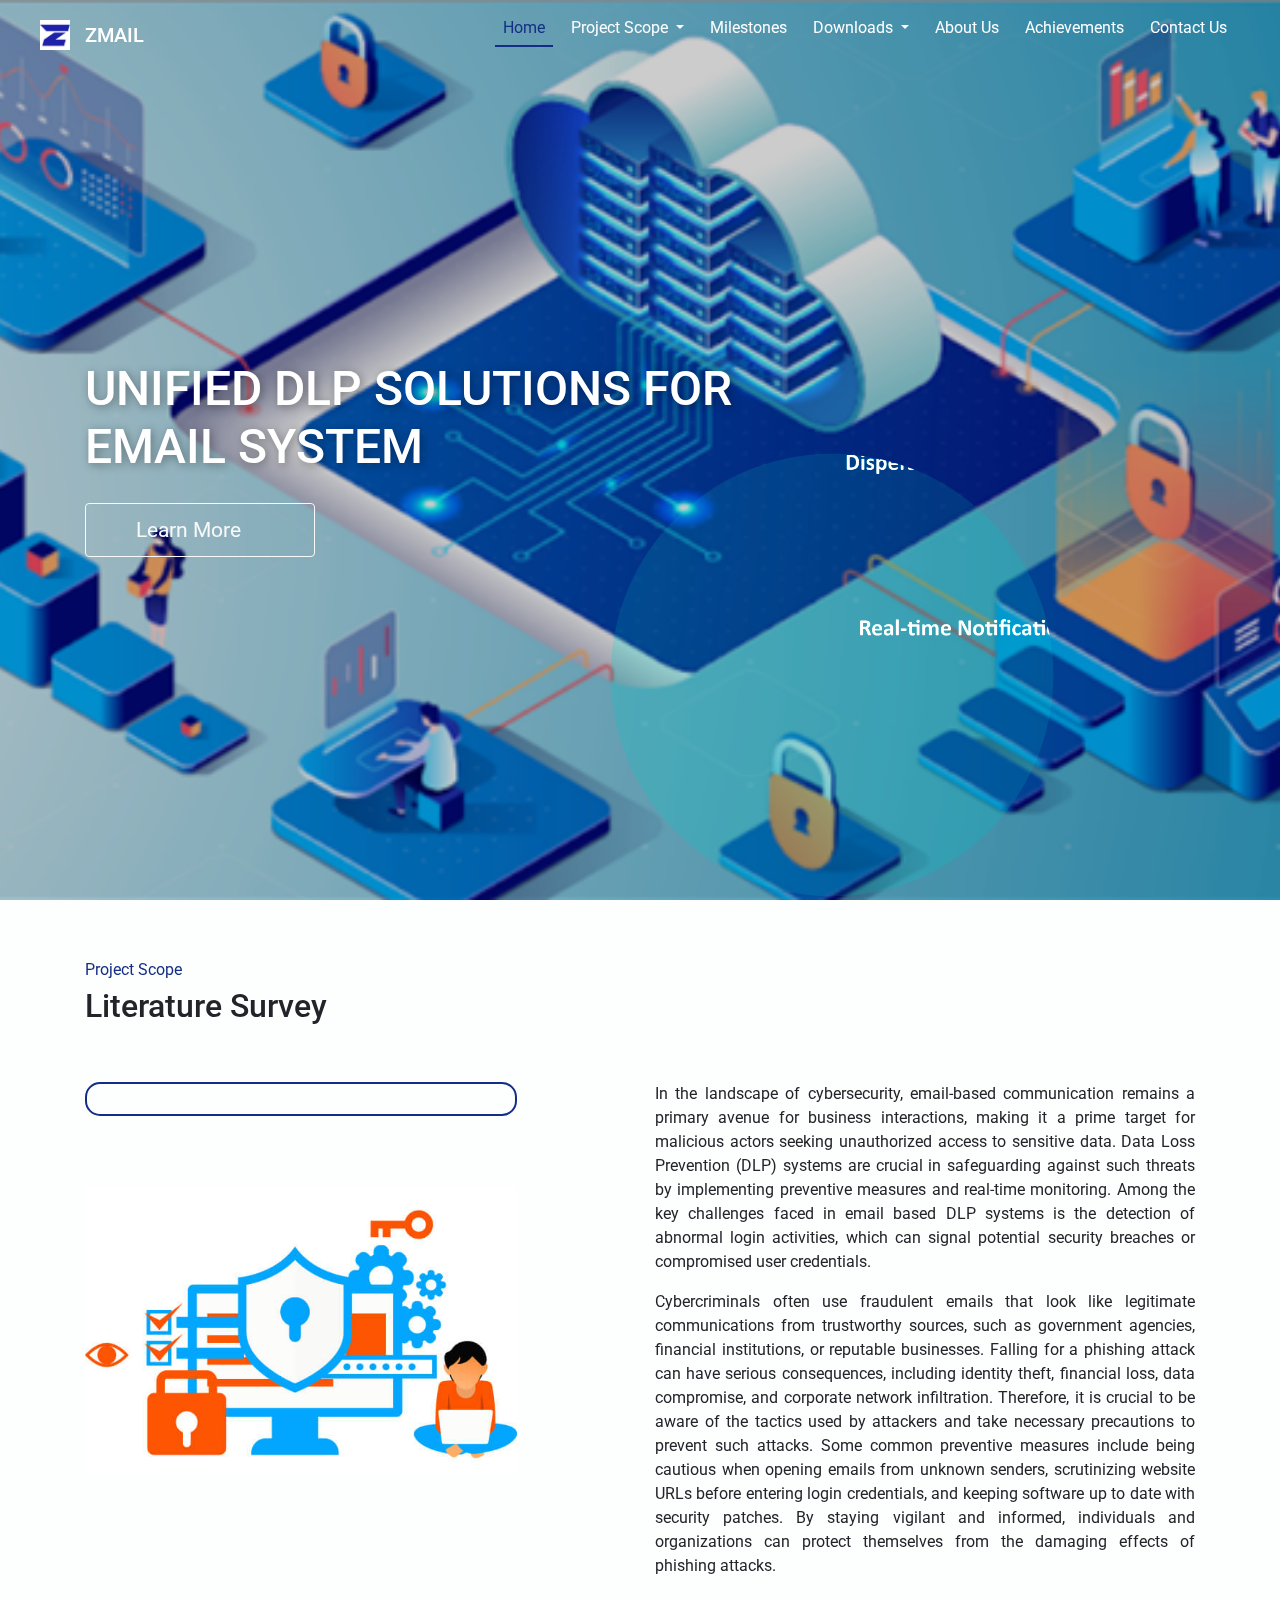
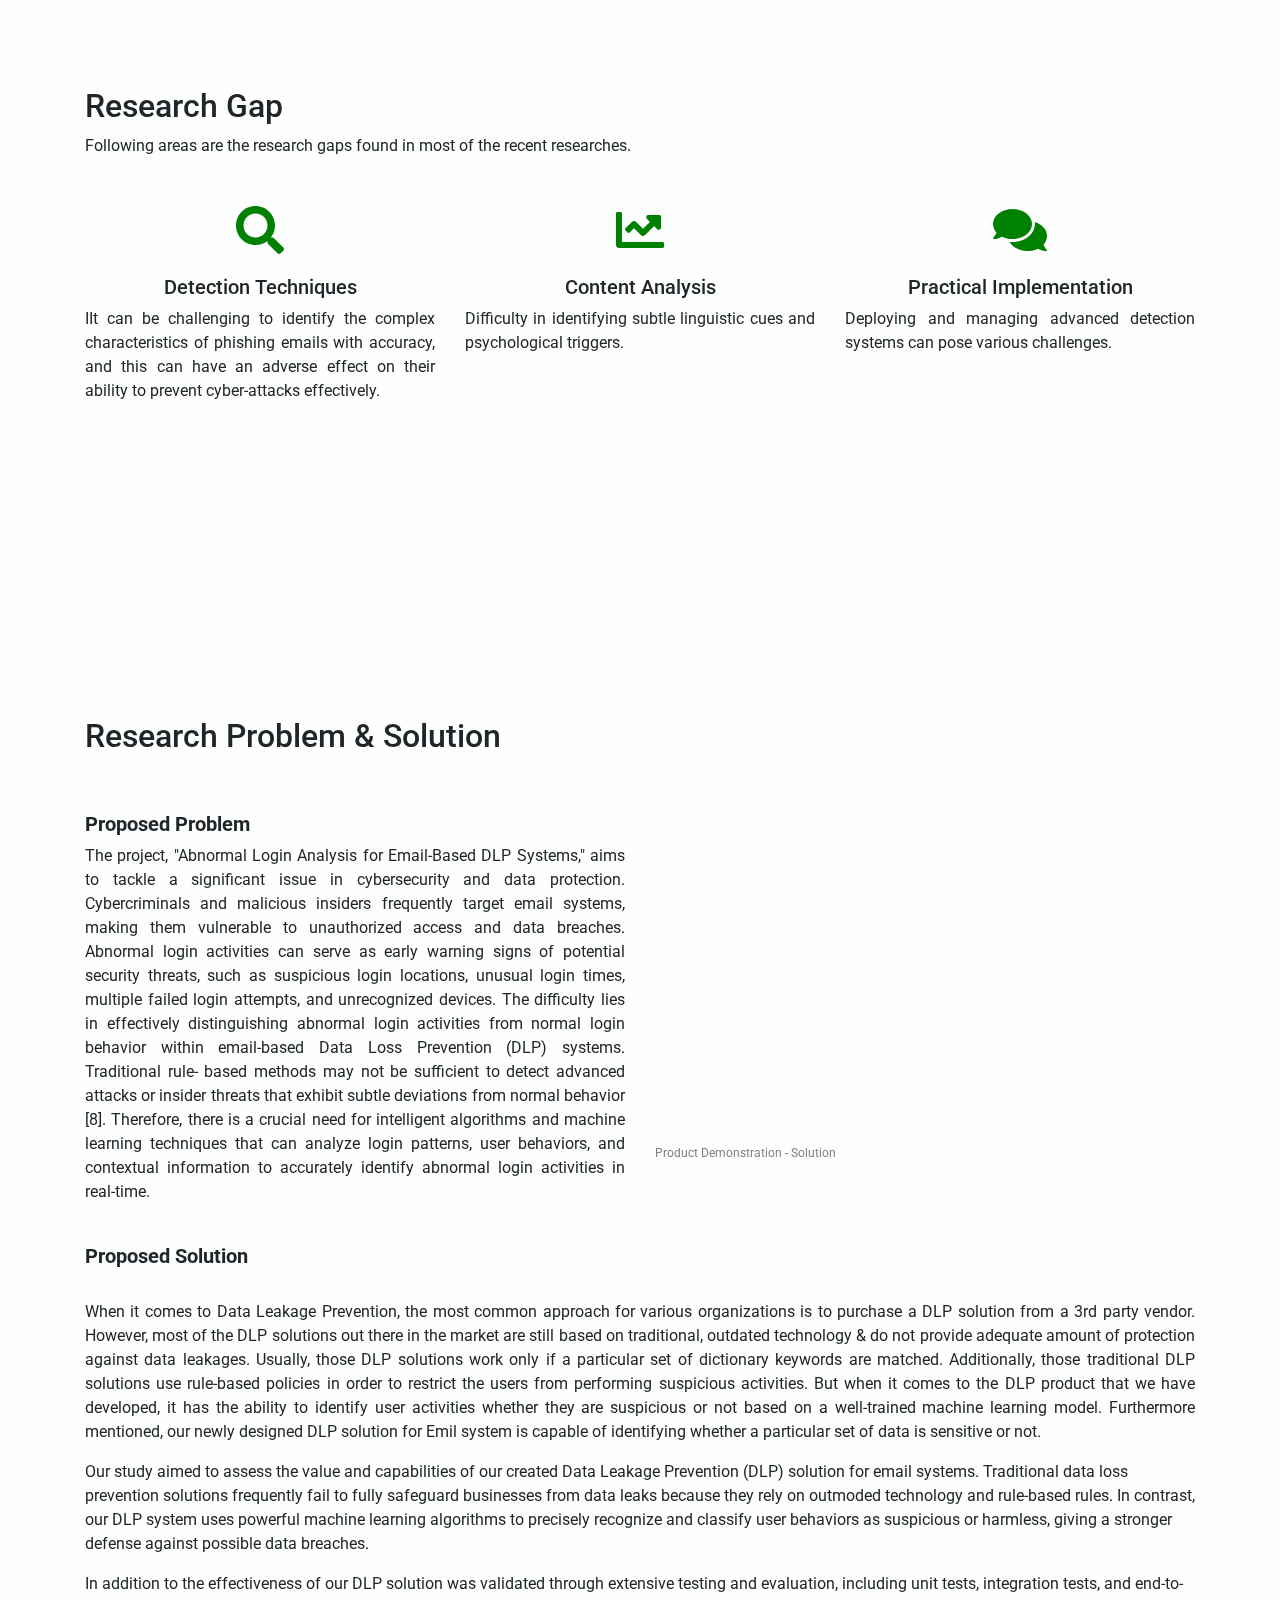
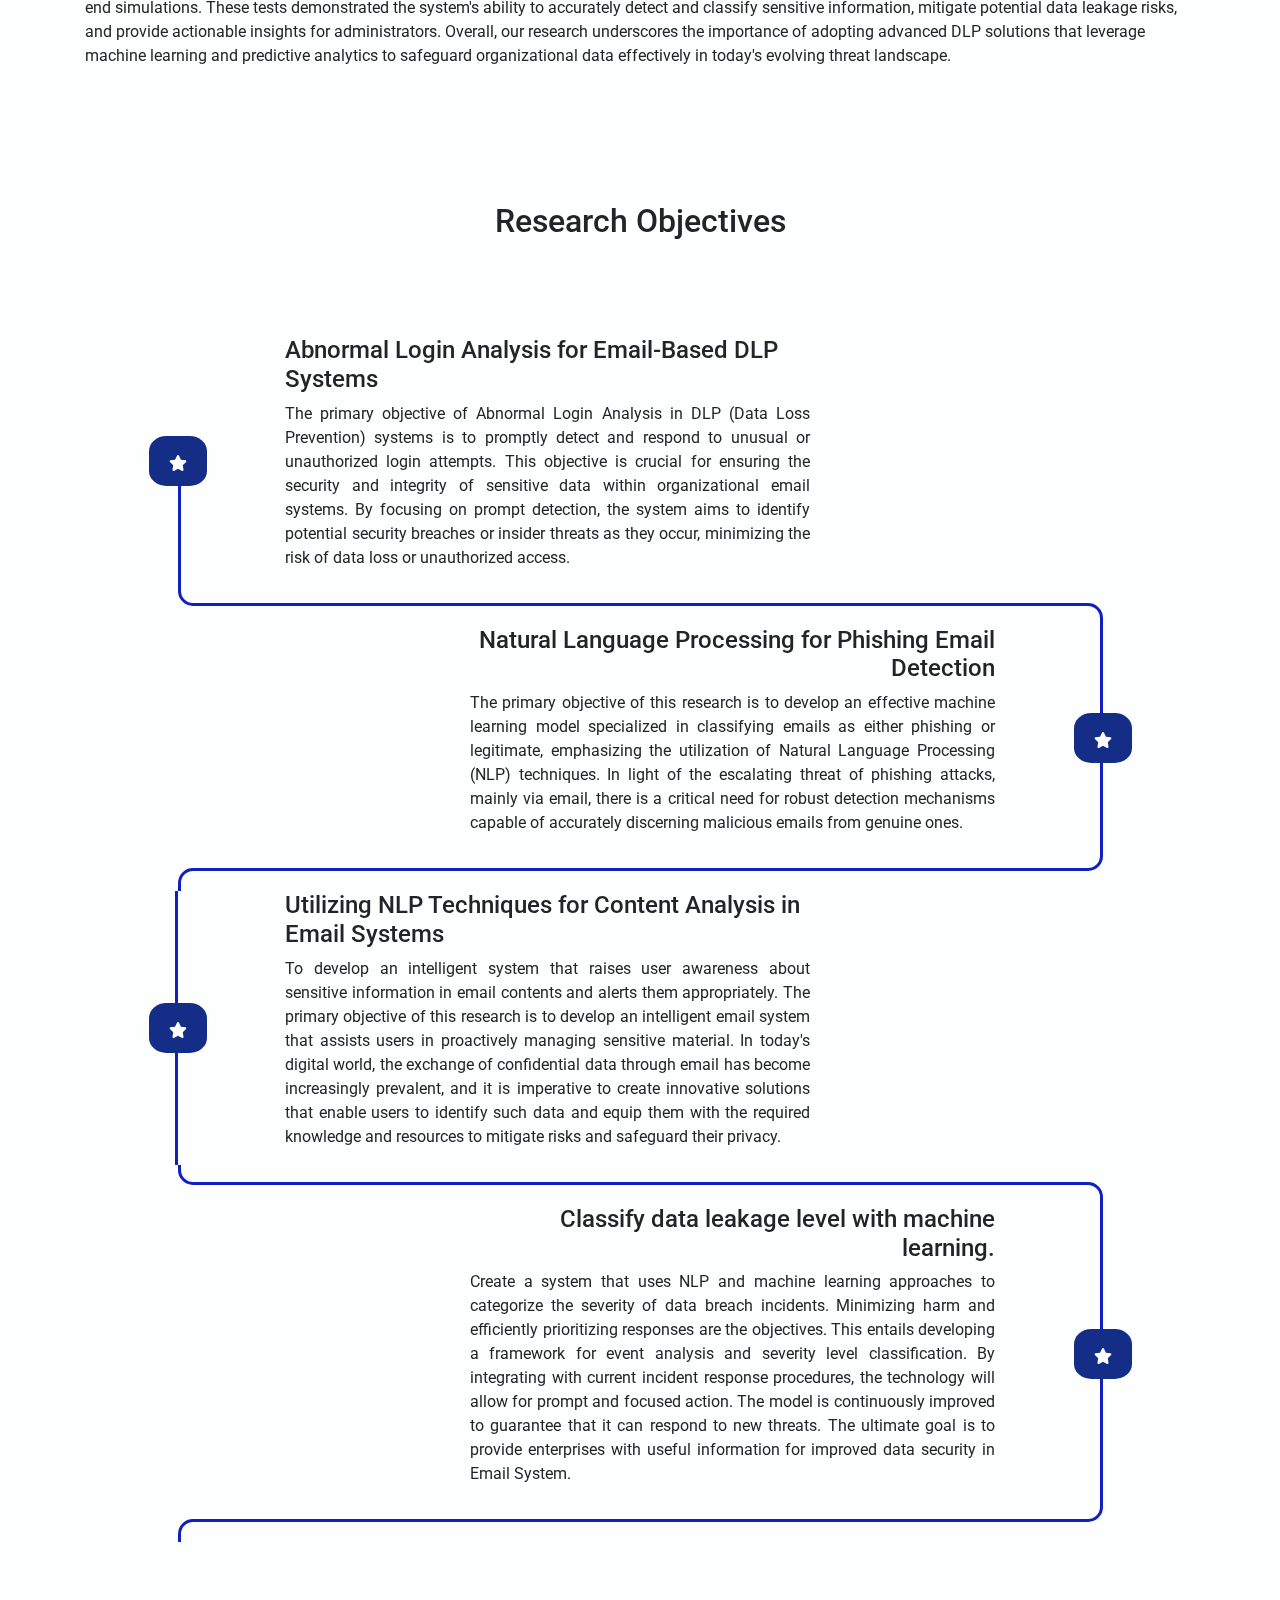
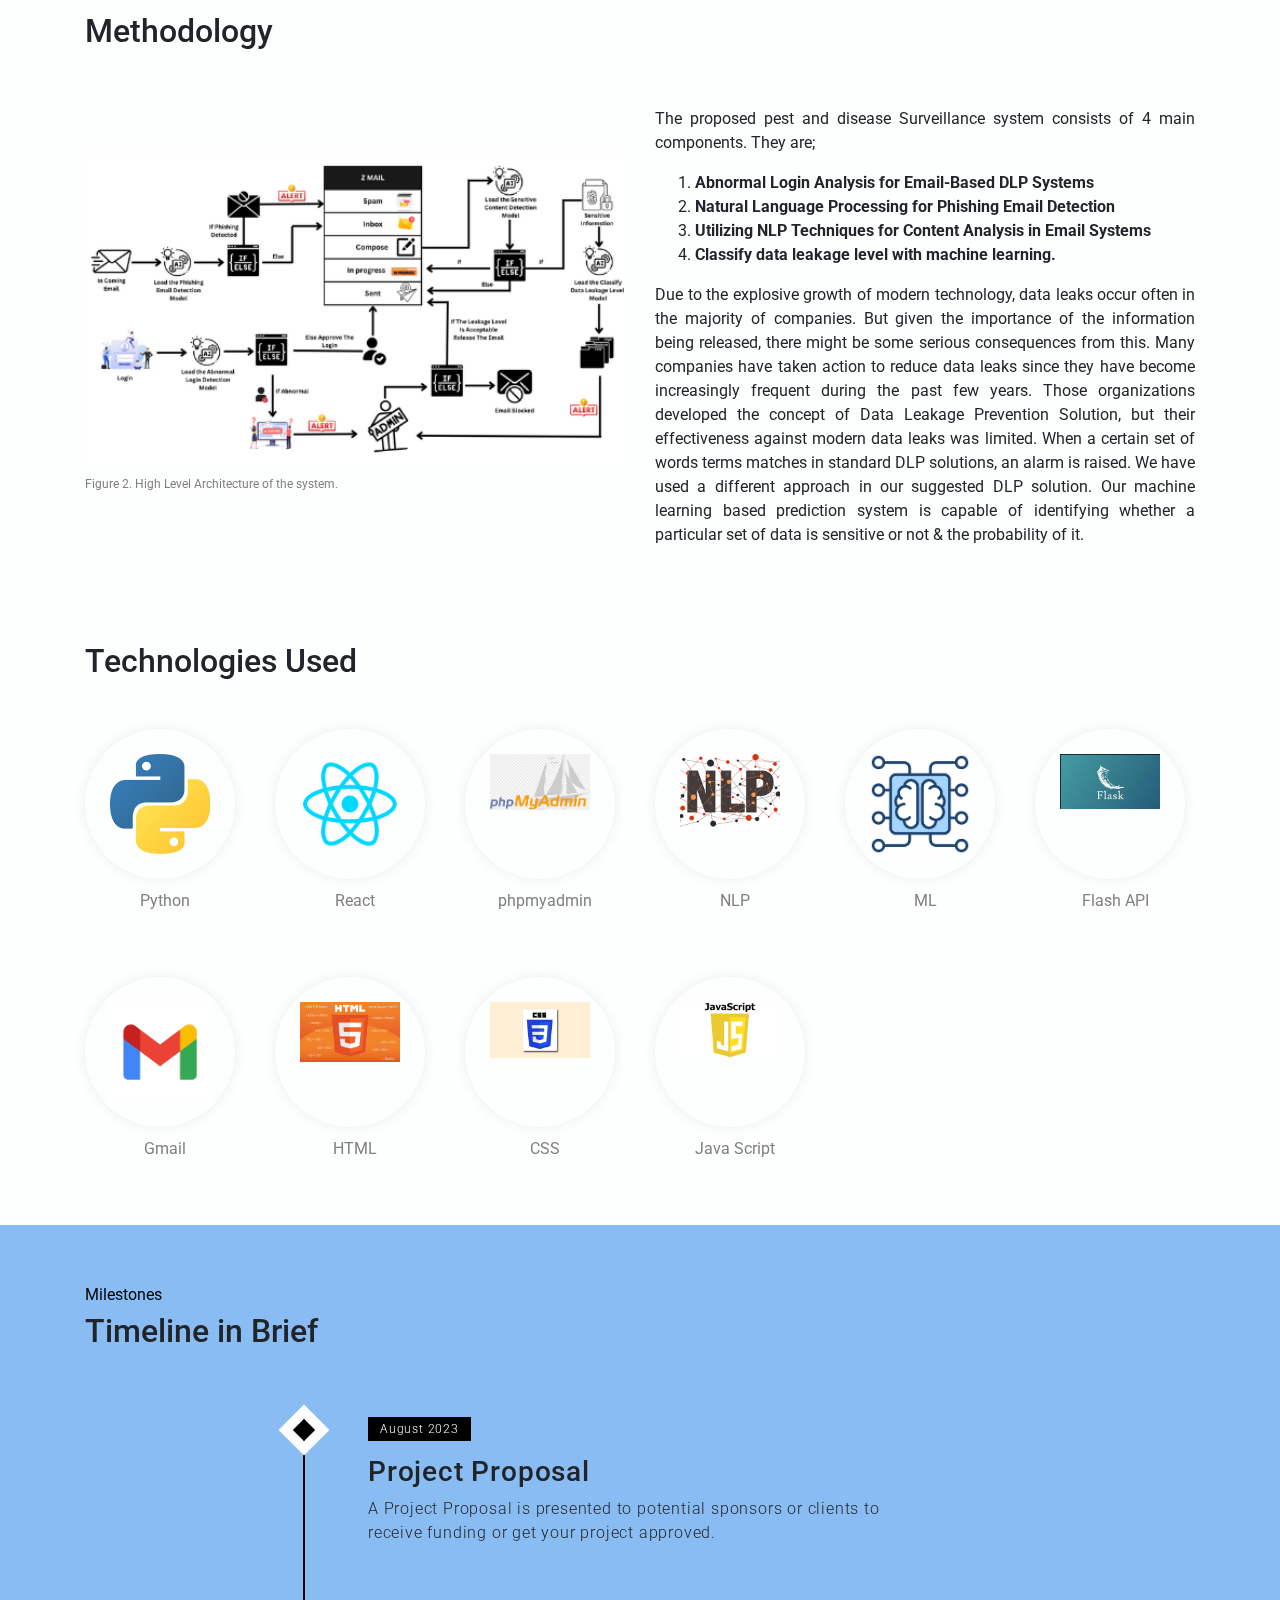
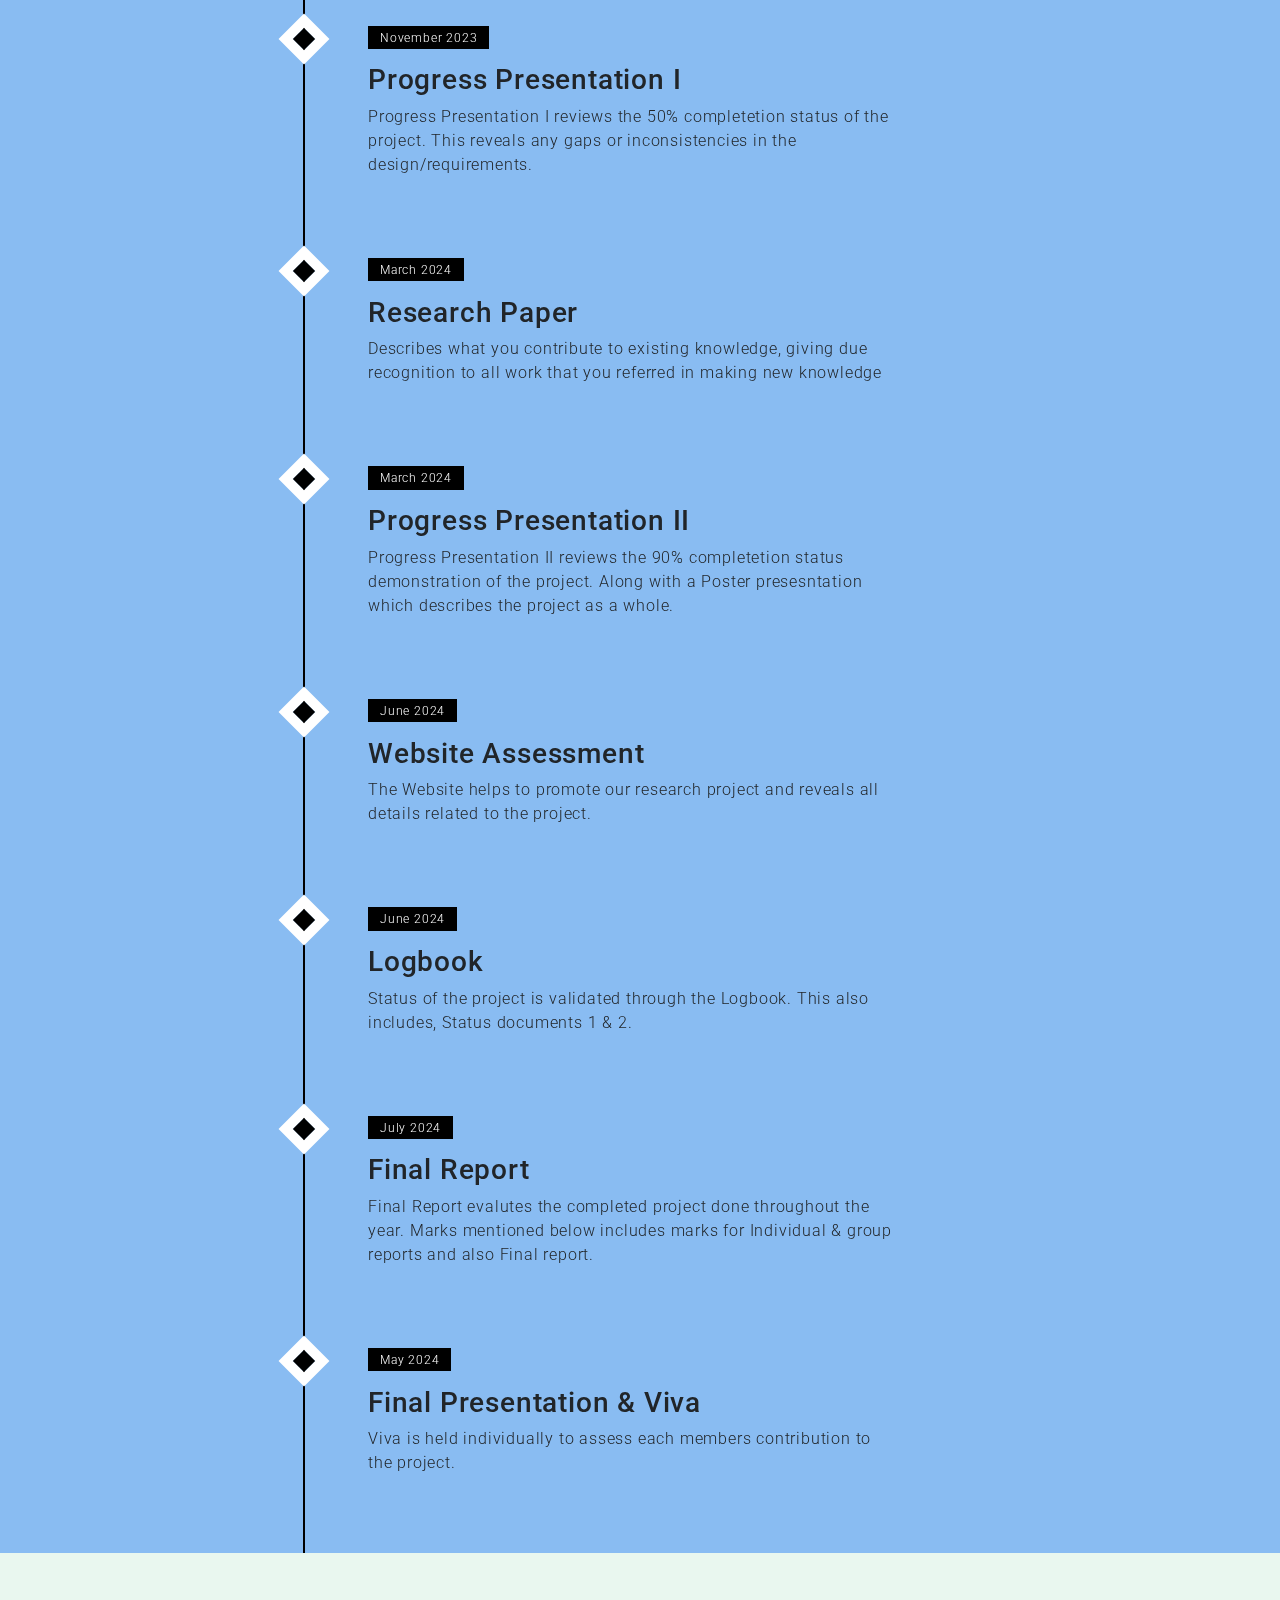
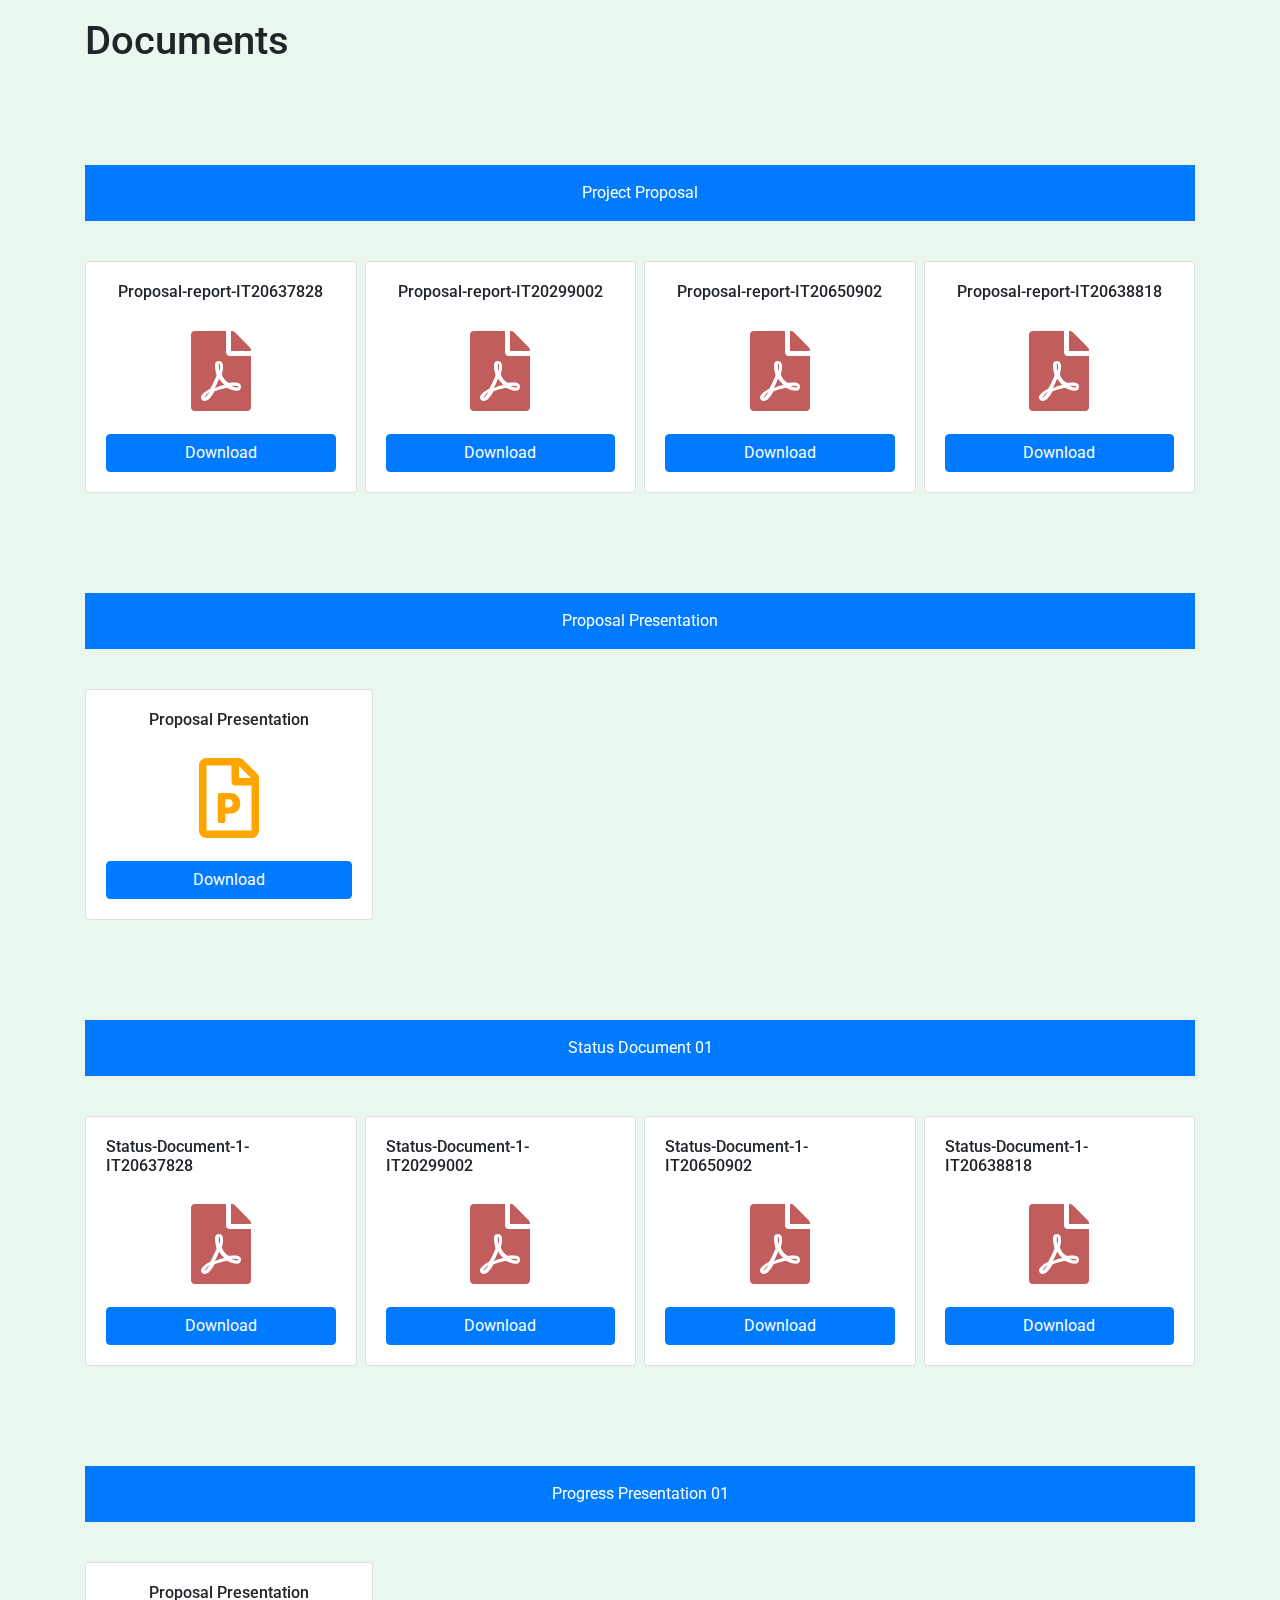
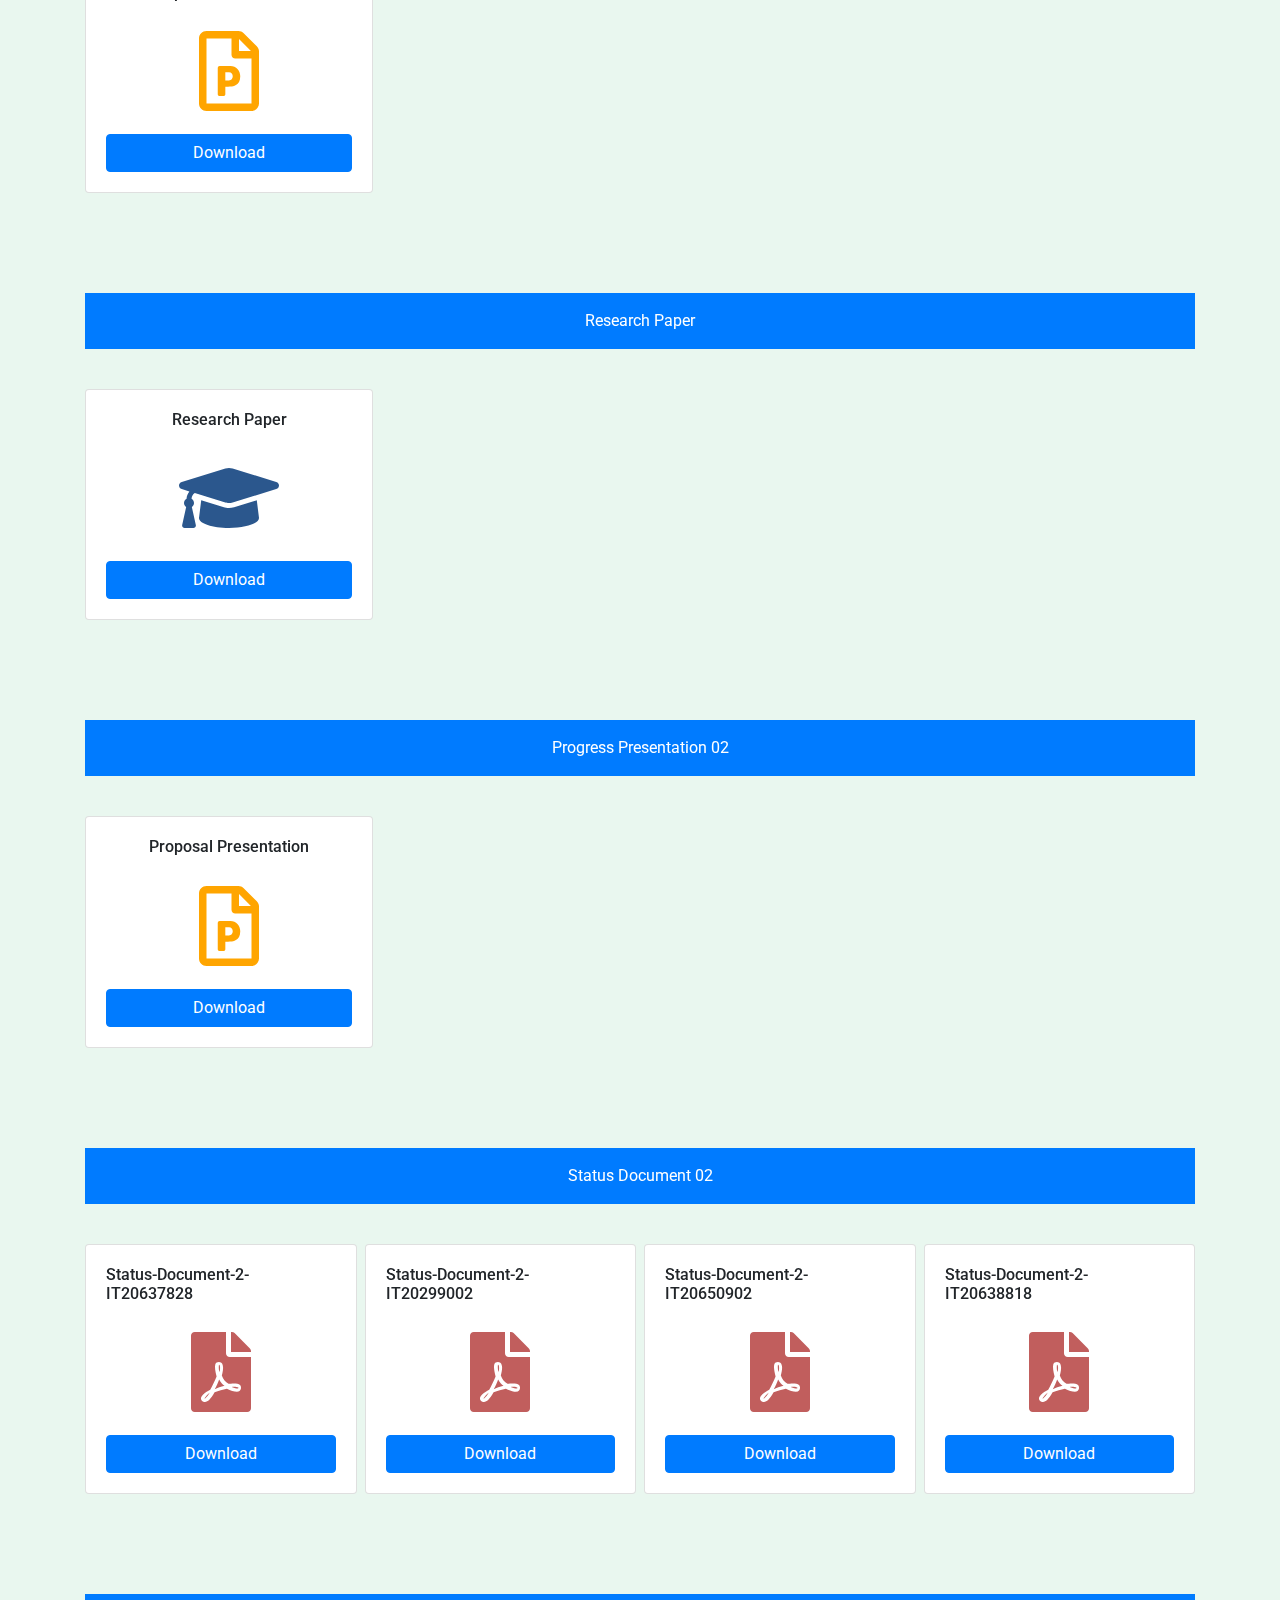
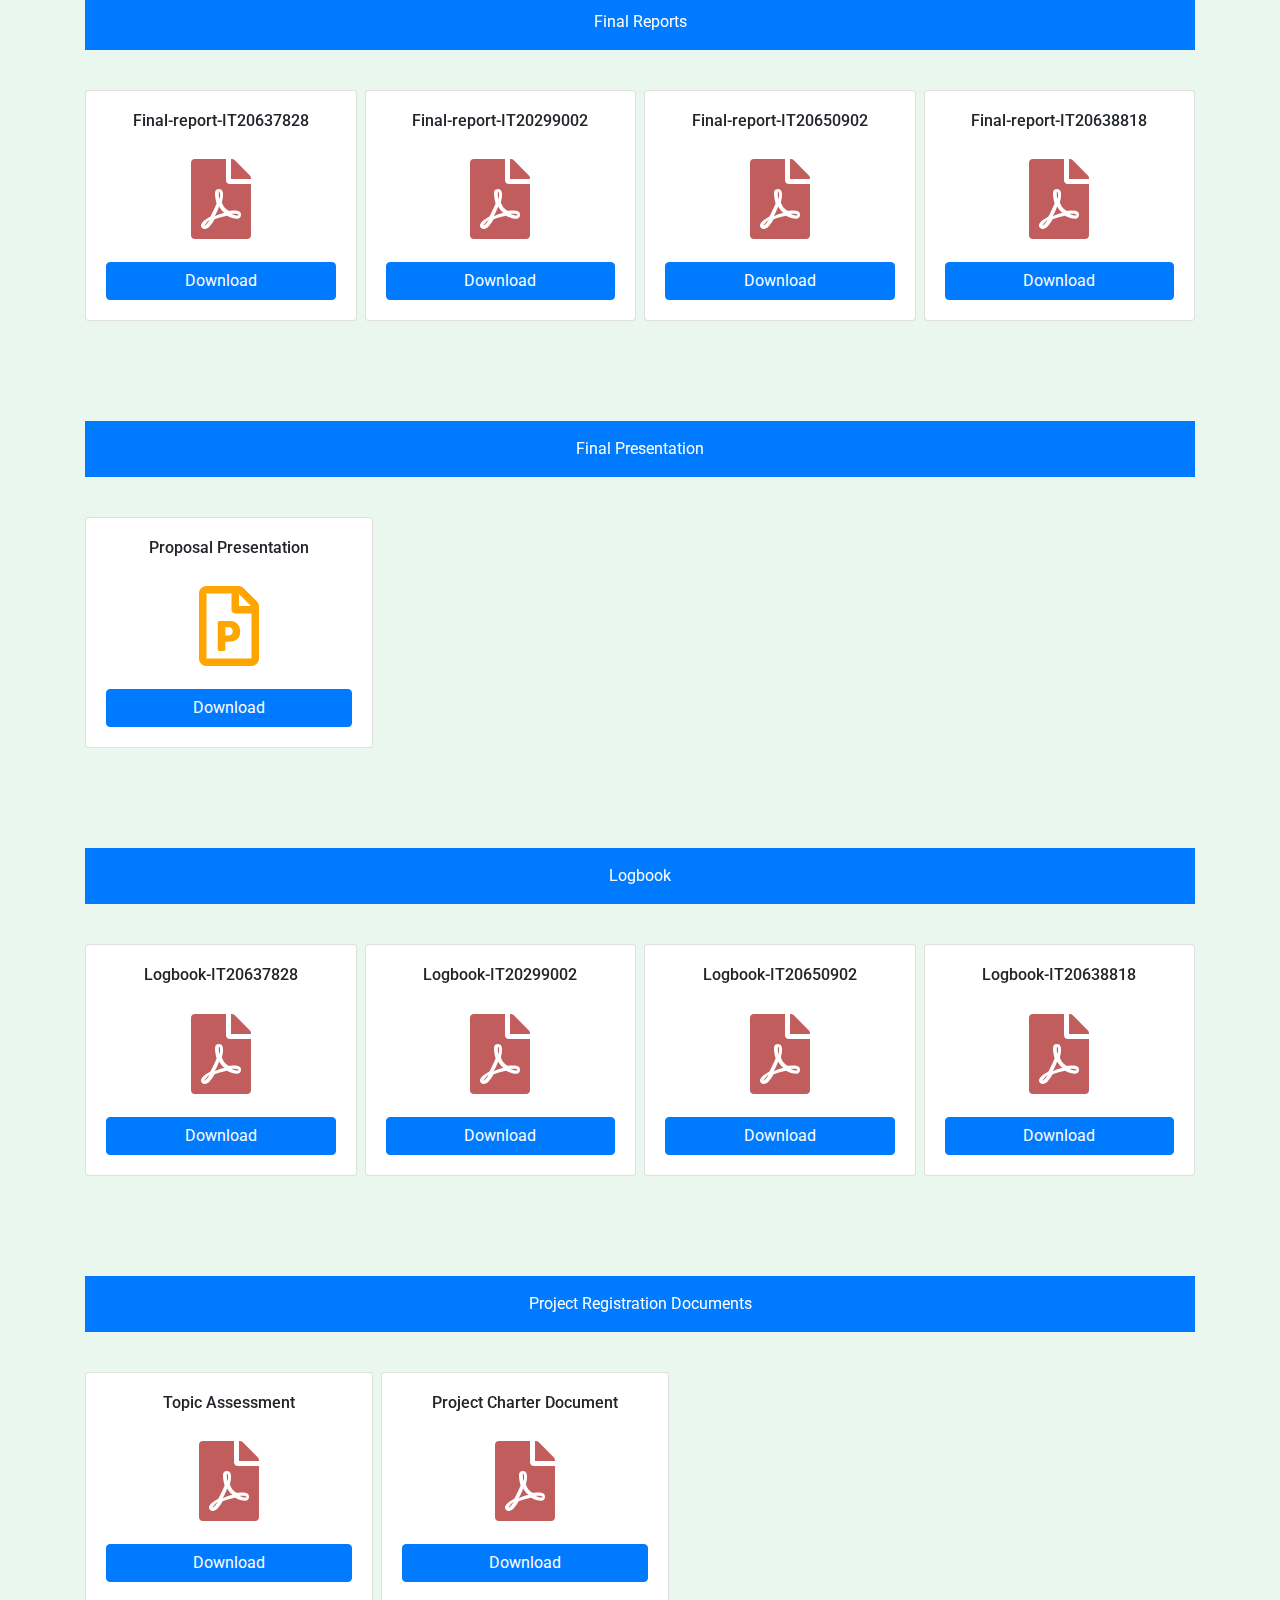
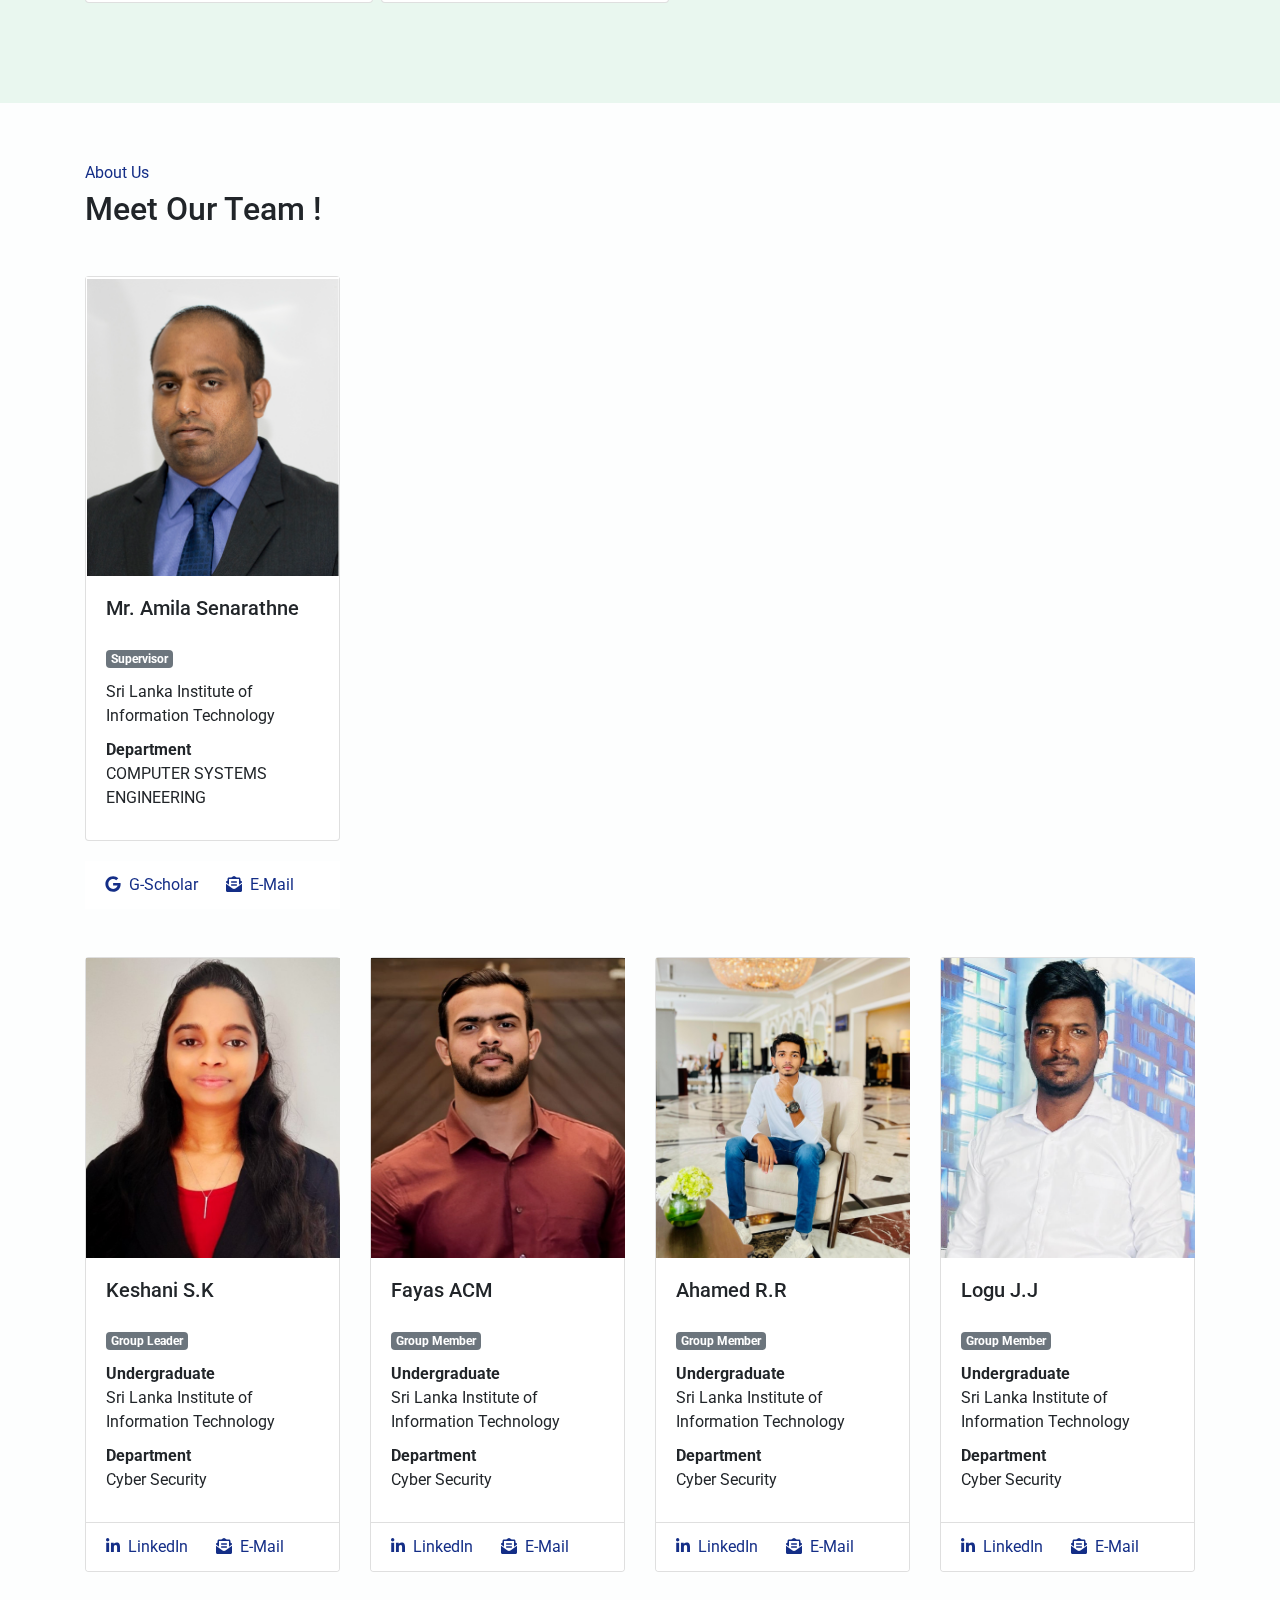
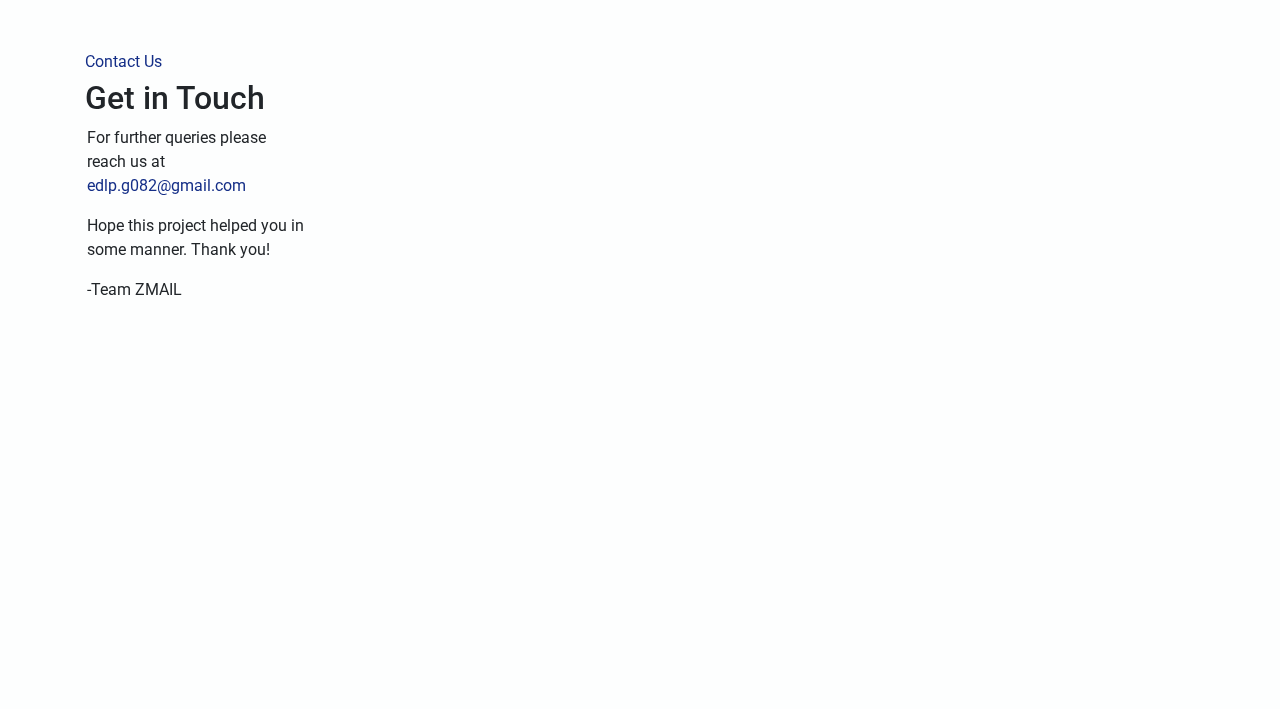
==== commit 8a4ec66a: "index" ====
--- a/index.html
+++ b/index.html
@@ -469,10 +469,7 @@
                         <p class="timeline-event-thumbnail">August 2023</p>
                         <h3>Project Proposal</h3>
                         <p>A Project Proposal is presented to potential sponsors or clients to receive funding or get your project approved.</p>
-                        <p><strong>Marks Allocated : </strong>6</p>
-                        <div class="progress">
-                          <div class="progress-bar bg-primary" role="progressbar" style="width: 6%" aria-valuenow="12" aria-valuemin="0" aria-valuemax="100">6%</div>
-                        </div>
+                      
                       </div>
                     </li>
                     <!-- Progress Presentation I -->
@@ -482,11 +479,7 @@
                         <p class="timeline-event-thumbnail">November 2023</p>
                         <h3>Progress Presentation I</h3>
                         <p>Progress Presentation I reviews the 50% completetion status of the project. This reveals any gaps or inconsistencies in the design/requirements.</p>
-                        <p><strong>Marks Allocated : </strong>6</p>
-                        <div class="progress">
-                          <div class="progress-bar bg-infinity-primary" role="progressbar" style="width: 12%" aria-valuenow="13" aria-valuemin="0" aria-valuemax="100"></div>
-                          <div class="progress-bar bg-primary" role="progressbar" style="width: 6%" aria-valuenow="15" aria-valuemin="0" aria-valuemax="100">6%</div>
-                        </div>
+                        
                       </div>
                     </li>
                     <!-- Research Paper -->
@@ -496,11 +489,7 @@
                         <p class="timeline-event-thumbnail">March 2024</p>
                         <h3>Research Paper</h3>
                         <p>Describes what you contribute to existing knowledge, giving due recognition to all work that you referred in making new knowledge</p>
-                        <p><strong>Marks Allocated : </strong>10</p>
-                        <div class="progress">
-                          <div class="progress-bar bg-infinity-primary" role="progressbar" style="width: 27%" aria-valuenow="27" aria-valuemin="0" aria-valuemax="100"></div>
-                          <div class="progress-bar bg-primary" role="progressbar" style="width: 10%" aria-valuenow="10" aria-valuemin="0" aria-valuemax="100">10%</div>
-                        </div>
+                        
                       </div>
                     </li>
                     <!-- Progress Presentation II -->
@@ -510,11 +499,7 @@
                         <p class="timeline-event-thumbnail">March 2024</p>
                         <h3>Progress Presentation II</h3>
                         <p>Progress Presentation II reviews the 90% completetion status demonstration of the project. Along with a Poster presesntation which describes the project as a whole.</p>
-                        <p><strong>Marks Allocated : </strong>18</p>
-                        <div class="progress">
-                          <div class="progress-bar bg-infinity-primary" role="progressbar" style="width: 37%" aria-valuenow="37" aria-valuemin="0" aria-valuemax="100"></div>
-                          <div class="progress-bar bg-primary" role="progressbar" style="width: 18%" aria-valuenow="18" aria-valuemin="0" aria-valuemax="100">18%</div>
-                        </div>
+                        
                       </div>
                     </li>
                     <!-- Website -->
@@ -524,11 +509,7 @@
                         <p class="timeline-event-thumbnail">June 2024</p>
                         <h3>Website Assessment</h3>
                         <p>The Website helps to promote our research project and reveals all details related to the project.</p>
-                        <p><strong>Marks Allocated : </strong>2</p>
-                        <div class="progress">
-                          <div class="progress-bar bg-infinity-primary" role="progressbar" style="width: 55%" aria-valuenow="55" aria-valuemin="0" aria-valuemax="100"></div>
-                          <div class="progress-bar bg-primary" role="progressbar" style="width: 2%" aria-valuenow="2" aria-valuemin="0" aria-valuemax="100">2%</div>
-                        </div>
+                        
                       </div>
                     </li>
                     <!-- Logbook -->
@@ -538,11 +519,7 @@
                         <p class="timeline-event-thumbnail">June 2024</p>
                         <h3>Logbook</h3>
                         <p>Status of the project is validated through the Logbook. This also includes, Status documents 1 & 2.</p>
-                        <p><strong>Marks Allocated : </strong>3</p>
-                        <div class="progress">
-                          <div class="progress-bar bg-infinity-primary" role="progressbar" style="width: 57%" aria-valuenow="57" aria-valuemin="0" aria-valuemax="100"></div>
-                          <div class="progress-bar bg-primary" role="progressbar" style="width: 3%" aria-valuenow="4" aria-valuemin="0" aria-valuemax="100">3%</div>
-                        </div>
+                        
                       </div>
                     </li>
                     <!-- Final Report -->
@@ -552,11 +529,7 @@
                         <p class="timeline-event-thumbnail">July 2024</p>
                         <h3>Final Report</h3>
                         <p>Final Report evalutes the completed project done throughout the year. Marks mentioned below includes marks for Individual & group reports and also Final report.</p>
-                        <p><strong>Marks Allocated : </strong>19</p>
-                        <div class="progress">
-                          <div class="progress-bar bg-infinity-primary" role="progressbar" style="width: 61%" aria-valuenow="61" aria-valuemin="0" aria-valuemax="100"></div>
-                          <div class="progress-bar bg-primary" role="progressbar" style="width: 19%" aria-valuenow="29" aria-valuemin="0" aria-valuemax="100">19%</div>
-                        </div>
+                        
                       </div>
                     </li>
                     <!-- Viva -->
@@ -566,11 +539,7 @@
                         <p class="timeline-event-thumbnail">May  2024</p>
                         <h3>Final Presentation & Viva</h3>
                         <p>Viva is held individually to assess each members contribution to the project.</p>
-                        <p><strong>Marks Allocated : </strong>20</p>
-                        <div class="progress">
-                          <div class="progress-bar bg-infinity-primary" role="progressbar" style="width: 90%" aria-valuenow="90" aria-valuemin="0" aria-valuemax="100"></div>
-                          <div class="progress-bar bg-primary" role="progressbar" style="width: 20%" aria-valuenow="10" aria-valuemin="0" aria-valuemax="100">10%</div>
-                        </div>
+                        
                       </div>
                     </li>
                   </ul>
@@ -595,28 +564,28 @@
                     <div class="card-body d-flex flex-column align-items-center">
                       <h6 class="card-title">Proposal-report-IT20637828</h6>
                       <span style="font-size: 5rem;color:rgb(193, 94, 93);"><i class="fa fa-file-pdf" aria-hidden="true"></i></span>
-                      <a href="docs/PROPOSAL REPORT_IT20637828.pdf" class="btn btn-primary w-100">Download</a>
+                      <a href="https://drive.google.com/file/d/1p5i2EpI_UiIDthzGa3PZGdWTd6wtV88u/view?usp=sharing" class="btn btn-primary w-100">Download</a>
                     </div>
                   </div>
                   <div class="card mr-2" style="width: 18rem;">
                     <div class="card-body d-flex flex-column align-items-center">
                       <h6 class="card-title">Proposal-report-IT20299002</h6>
                       <span style="font-size: 5rem;color:rgb(193, 94, 93);"><i class="fa fa-file-pdf" aria-hidden="true"></i></span>
-                      <a href="docs/PROPOSAL REPORT_IT20299002.pdf" class="btn btn-primary w-100">Download</a>
+                      <a href="https://drive.google.com/file/d/1XH5TqJHBXqRxOAvV1vjzHIRlpuIG2JZt/view?usp=sharing" class="btn btn-primary w-100">Download</a>
                     </div>
                   </div>
                   <div class="card mr-2" style="width: 18rem;">
                     <div class="card-body d-flex flex-column align-items-center">
                       <h6 class="card-title">Proposal-report-IT20650902</h6>
                       <span style="font-size: 5rem;color:rgb(193, 94, 93);"><i class="fa fa-file-pdf" aria-hidden="true"></i></span>
-                      <a href="docs/PROPOSAL REPORT_IT20650902.pdf" class="btn btn-primary w-100">Download</a>
+                      <a href="https://drive.google.com/file/d/1u6T4lSIVXw3ue7HRqsH4HBo6V8aZ1_l2/view?usp=sharing" class="btn btn-primary w-100">Download</a>
                     </div>
                   </div>
                   <div class="card" style="width: 18rem;">
                     <div class="card-body d-flex flex-column align-items-center">
                       <h6 class="card-title">Proposal-report-IT20638818</h6>
                       <span style="font-size: 5rem;color:rgb(193, 94, 93);"><i class="fa fa-file-pdf" aria-hidden="true"></i></span>
-                      <a href="docs/PROPOSAL_REPORT_IT20638818.pdf" class="btn btn-primary w-100">Download</a>
+                      <a href="https://drive.google.com/file/d/1BK3c7W2ZrGY7IbwINEcpsNqiew3fUcFw/view?usp=sharing" class="btn btn-primary w-100">Download</a>
                     </div>
                   </div>
                 </div>
@@ -635,7 +604,7 @@
                       <div class="card-body d-flex flex-column align-items-center">
                         <h6 class="card-title">Proposal Presentation</h6>
                         <span style="font-size: 5rem; color: rgb(255, 165, 0);"><i class="far fa-file-powerpoint" aria-hidden="true"></i></span>
-                        <a href="docs/PP0.pptx" class="btn btn-primary w-100">Download</a>
+                        <a href="https://docs.google.com/presentation/d/12kPXfJ3Y0tw9vLaX8vR43GJ_VVnlZCbw/edit?usp=sharing&ouid=116134007720884292947&rtpof=true&sd=true" class="btn btn-primary w-100">Download</a>
                       </div>
                     </div>
                 </div>
@@ -655,28 +624,28 @@
                     <div class="card-body d-flex flex-column align-items-center">
                       <h6 class="card-title">Status-Document-1-IT20637828</h6>
                       <span style="font-size: 5rem;color:rgb(193, 94, 93);"><i class="fa fa-file-pdf" aria-hidden="true"></i></span>
-                      <a href="docs/IT20637828_s4.pdf" class="btn btn-primary w-100">Download</a>
+                      <a href="https://drive.google.com/file/d/1HtUdX0DIO5ljwRJYk145Jwn5l87KSlry/view?usp=sharing" class="btn btn-primary w-100">Download</a>
                     </div>
                   </div>
                   <div class="card mr-2" style="width: 18rem;">
                     <div class="card-body d-flex flex-column align-items-center">
                       <h6 class="card-title">Status-Document-1-IT20299002</h6>
                       <span style="font-size: 5rem;color:rgb(193, 94, 93);"><i class="fa fa-file-pdf" aria-hidden="true"></i></span>
-                      <a href="docs/IT20299002_S1.pdf" class="btn btn-primary w-100">Download</a>
+                      <a href="https://drive.google.com/file/d/1YbTeIi10II642aEr62NlCWdHVC6-kMJ8/view?usp=sharing" class="btn btn-primary w-100">Download</a>
                     </div>
                   </div>
                   <div class="card mr-2" style="width: 18rem;">
                     <div class="card-body d-flex flex-column align-items-center">
                       <h6 class="card-title">Status-Document-1-IT20650902</h6>
                       <span style="font-size: 5rem;color:rgb(193, 94, 93);"><i class="fa fa-file-pdf" aria-hidden="true"></i></span>
-                      <a href="docs/IT20650902_s2.pdf" class="btn btn-primary w-100">Download</a>
+                      <a href="https://drive.google.com/file/d/1cDGmK5dJf6RK-b1fao0M3xE7CmduRchU/view?usp=sharing" class="btn btn-primary w-100">Download</a>
                     </div>
                   </div>
                   <div class="card" style="width: 18rem;">
                     <div class="card-body d-flex flex-column align-items-center">
                       <h6 class="card-title">Status-Document-1-IT20638818</h6>
                       <span style="font-size: 5rem;color:rgb(193, 94, 93);"><i class="fa fa-file-pdf" aria-hidden="true"></i></span>
-                      <a href="docs/IT20638818_s3.pdf" class="btn btn-primary w-100">Download</a>
+                      <a href="https://drive.google.com/file/d/1cCO-S5TnjOcYH1u6rneA_HUxZ_n4yEoS/view?usp=sharing" class="btn btn-primary w-100">Download</a>
                     </div>
                   </div>
                 </div>
@@ -695,7 +664,7 @@
                     <div class="card-body d-flex flex-column align-items-center">
                       <h6 class="card-title">Proposal Presentation</h6>
                       <span style="font-size: 5rem; color: rgb(255, 165, 0);"><i class="far fa-file-powerpoint" aria-hidden="true"></i></span>
-                      <a href="docs/PP1.pptx" class="btn btn-primary w-100">Download</a>
+                      <a href="https://docs.google.com/presentation/d/1kASXmaXymXZ2PIFFJVvUXAXH7oXnUxno/edit?usp=sharing&ouid=116134007720884292947&rtpof=true&sd=true" class="btn btn-primary w-100">Download</a>
                     </div>
                   </div>
               </div>
@@ -735,7 +704,7 @@
                     <div class="card-body d-flex flex-column align-items-center">
                       <h6 class="card-title">Proposal Presentation</h6>
                       <span style="font-size: 5rem; color: rgb(255, 165, 0);"><i class="far fa-file-powerpoint" aria-hidden="true"></i></span>
-                      <a href="docs/PP2.pptx" class="btn btn-primary w-100">Download</a>
+                      <a href="https://docs.google.com/presentation/d/1--Q2LPKneSO5mYNKjCenTEHxeWeMyDtu/edit?usp=sharing&ouid=116134007720884292947&rtpof=true&sd=true" class="btn btn-primary w-100">Download</a>
                     </div>
                   </div>
               </div>
@@ -754,28 +723,28 @@
                     <div class="card-body d-flex flex-column align-items-center">
                       <h6 class="card-title">Status-Document-2-IT20637828</h6>
                       <span style="font-size: 5rem;color:rgb(193, 94, 93);"><i class="fa fa-file-pdf" aria-hidden="true"></i></span>
-                      <a href="docs/IT20637828_ss3.pdf" class="btn btn-primary w-100">Download</a>
+                      <a href="https://drive.google.com/file/d/19OWbFzZ91o95xUpW4KTIZVKID9N_RBnE/view?usp=sharing" class="btn btn-primary w-100">Download</a>
                     </div>
                   </div>
                   <div class="card mr-2" style="width: 18rem;">
                     <div class="card-body d-flex flex-column align-items-center">
                       <h6 class="card-title">Status-Document-2-IT20299002</h6>
                       <span style="font-size: 5rem;color:rgb(193, 94, 93);"><i class="fa fa-file-pdf" aria-hidden="true"></i></span>
-                      <a href="docs/IT20299002_ss4.pdf" class="btn btn-primary w-100">Download</a>
+                      <a href="https://drive.google.com/file/d/1qkIvGg3VqmdP-J0fOBlJrlqZhyoiKYW9/view?usp=sharing" class="btn btn-primary w-100">Download</a>
                     </div>
                   </div>
                   <div class="card mr-2" style="width: 18rem;">
                     <div class="card-body d-flex flex-column align-items-center">
                       <h6 class="card-title">Status-Document-2-IT20650902</h6>
                       <span style="font-size: 5rem;color:rgb(193, 94, 93);"><i class="fa fa-file-pdf" aria-hidden="true"></i></span>
-                      <a href="docs/IT20650902_ss.pdf" class="btn btn-primary w-100">Download</a>
+                      <a href="https://drive.google.com/file/d/1nqnYaJmaOY2mGfms2ZwZBZhLp4rw2E0M/view?usp=sharing" class="btn btn-primary w-100">Download</a>
                     </div>
                   </div>
                   <div class="card" style="width: 18rem;">
                     <div class="card-body d-flex flex-column align-items-center">
                       <h6 class="card-title">Status-Document-2-IT20638818</h6>
                       <span style="font-size: 5rem;color:rgb(193, 94, 93);"><i class="fa fa-file-pdf" aria-hidden="true"></i></span>
-                      <a href="docs/IT20638818_ss1.pdf" class="btn btn-primary w-100">Download</a>
+                      <a href="https://drive.google.com/file/d/1C6G46D3uz5wKbX2wYlsOtUuQeTswNDYJ/view?usp=sharing" class="btn btn-primary w-100">Download</a>
                     </div>
                   </div>
                 </div>
@@ -795,28 +764,28 @@
                     <div class="card-body d-flex flex-column align-items-center">
                       <h6 class="card-title">Final-report-IT20637828</h6>
                       <span style="font-size: 5rem;color:rgb(193, 94, 93);"><i class="fa fa-file-pdf" aria-hidden="true"></i></span>
-                      <a href="docs/IT20637828_Report.pdf" class="btn btn-primary w-100">Download</a>
+                      <a href="https://drive.google.com/file/d/1om9DZN5eCCgfPxVSUUlo-kLuXnGn8J_F/view?usp=sharing" class="btn btn-primary w-100">Download</a>
                     </div>
                   </div>
                   <div class="card mr-2" style="width: 18rem;">
                     <div class="card-body d-flex flex-column align-items-center">
                       <h6 class="card-title">Final-report-IT20299002</h6>
                       <span style="font-size: 5rem;color:rgb(193, 94, 93);"><i class="fa fa-file-pdf" aria-hidden="true"></i></span>
-                      <a href="docs/IT20299002 Report.pdf" class="btn btn-primary w-100">Download</a>
+                      <a href="https://drive.google.com/file/d/1ae1UoQsWGLIPeIa-xly-KcXzf02bZ28v/view?usp=sharing" class="btn btn-primary w-100">Download</a>
                     </div>
                   </div>
                   <div class="card mr-2" style="width: 18rem;">
                     <div class="card-body d-flex flex-column align-items-center">
                       <h6 class="card-title">Final-report-IT20650902</h6>
                       <span style="font-size: 5rem;color:rgb(193, 94, 93);"><i class="fa fa-file-pdf" aria-hidden="true"></i></span>
-                      <a href="docs/IT20650902_Report.pdf" class="btn btn-primary w-100">Download</a>
+                      <a href="https://drive.google.com/file/d/1NcNDCMG_rxTXW3XdZXAJWNG2NDKTpClL/view?usp=sharing" class="btn btn-primary w-100">Download</a>
                     </div>
                   </div>
                   <div class="card" style="width: 18rem;">
                     <div class="card-body d-flex flex-column align-items-center">
                       <h6 class="card-title">Final-report-IT20638818</h6>
                       <span style="font-size: 5rem;color:rgb(193, 94, 93);"><i class="fa fa-file-pdf" aria-hidden="true"></i></span>
-                      <a href="docs/IT20638818_Report.pdf" class="btn btn-primary w-100">Download</a>
+                      <a href="https://drive.google.com/file/d/1gRMNeldUnlznxcamIlNOQ06_q6qf6wqN/view?usp=sharing" class="btn btn-primary w-100">Download</a>
                     </div>
                   </div>
                 </div>
@@ -835,7 +804,7 @@
                     <div class="card-body d-flex flex-column align-items-center">
                       <h6 class="card-title">Proposal Presentation</h6>
                       <span style="font-size: 5rem; color: rgb(255, 165, 0);"><i class="far fa-file-powerpoint" aria-hidden="true"></i></span>
-                      <a href="docs/FinalPresentation_TMP-2023-24-082.pptx" class="btn btn-primary w-100">Download</a>
+                      <a href="https://docs.google.com/presentation/d/1z3KbfH9yQ5NGQFnukrfADbJfFdtheyri/edit?usp=sharing&ouid=116134007720884292947&rtpof=true&sd=true" class="btn btn-primary w-100">Download</a>
                     </div>
                   </div>
               </div>
--- a/css/main.css
+++ b/css/main.css
@@ -1,752 +1,752 @@
 * {
-    font-family: 'Roboto', sans-serif;
-    -webkit-box-sizing: border-box;
-    box-sizing: border-box;
-  }.circle {
-      padding: 16px 20px;
-      border-radius: 30%;
-      background-color: #142e87;
-      color: #fff;
-      max-height: 50px;
-      z-index: 2;
-    }
-  
-  html {
-    scroll-behavior: smooth;
-  }
-  
-  .bg-infinity-primary {
+  font-family: 'Roboto', sans-serif;
+  -webkit-box-sizing: border-box;
+  box-sizing: border-box;
+}.circle {
+    padding: 16px 20px;
+    border-radius: 30%;
     background-color: #142e87;
-  }
-  
-  @-webkit-keyframes slightSlideInFromBottom {
-    0% {
-      -webkit-transform: translateY(50px);
-              transform: translateY(50px);
-      opacity: 0;
-    }
-    100% {
-      -webkit-transform: translateY(0);
-              transform: translateY(0);
-      opacity: 1;
-    }
-  }
-  
-  @keyframes slightSlideInFromBottom {
-    0% {
-      -webkit-transform: translateY(50px);
-              transform: translateY(50px);
-      opacity: 0;
-    }
-    100% {
-      -webkit-transform: translateY(0);
-              transform: translateY(0);
-      opacity: 1;
-    }
-  }
-  
-  @-webkit-keyframes growCircle {
-    0% {
-      -webkit-clip-path: circle(0% at 65% 75%);
-              clip-path: circle(0% at 65% 75%);
-    }
-    100% {
-      -webkit-clip-path: circle(20% at 65% 75%);
-              clip-path: circle(20% at 65% 75%);
-    }
-  }
-  
-  @keyframes growCircle {
-    0% {
-      -webkit-clip-path: circle(0% at 65% 75%);
-              clip-path: circle(0% at 65% 75%);
-    }
-    100% {
-      -webkit-clip-path: circle(20% at 65% 75%);
-              clip-path: circle(20% at 65% 75%);
-    }
-  }
-  
-  .navbar {
-    padding-left: 40px;
-    padding-right: 40px;
-    background-color: transparent;
-    -webkit-transition: background-color 0.2s ease-in;
-    transition: background-color 0.2s ease-in;
-    z-index: 99;
-  }
-  
-  .navbar .navbar-brand span {
-    color: white;
-    font-weight: 500;
-    margin-left: 10px;
-  }
-  
-  .navbar .navbar-nav li {
-    margin-left: 5px;
-    margin-right: 5px;
-  }
-  
-  .navbar .navbar-nav .nav-item .nav-link {
-    color: white;
-    border-bottom: 2px solid transparent;
-    padding-bottom: 20px;
-    -webkit-transition: all 0.15s ease-in;
-    transition: all 0.15s ease-in;
-  }
-  
-  .navbar .navbar-nav .nav-item .nav-link:hover {
-    color: #142e87;
-    border-bottom: 2px solid #142e87;
-    padding-bottom: 5px;
-    margin-bottom: 15px;
-  }
-  
-  .navbar .navbar-nav .nav-item .dropdown-item:active {
-    background-color: #142e87;
-  }
-  
-  .navbar .navbar-nav .nav-item .dropdown-item:hover {
-    background-color: #142e87;
-    color: white;
-  }
-  
-  .navbar .navbar-nav .active .nav-link {
-    color: #142e87;
-    border-bottom: 2px solid #142e87;
-    padding-bottom: 5px;
-    margin-bottom: 15px;
-  }
-  
-  .nav-bg-light {
-    background-color: white;
-  }
-  
-  .nav-bg-light .navbar-brand span {
-    color: black;
-  }
-  
-  .nav-bg-light .navbar-nav .nav-item .nav-link {
-    color: black;
-  }
-  
-  .nav-bg-light .navbar-nav .active .nav-link {
-    color: #142e87;
-  }
-  
-  #home {
-    height: 100vh;
-    width: 100%;
-    position: absolute;
-    top: 0;
-  }
-  
-  #home .hero-cta {
-    color: white;
-    position: absolute;
-    top: 40%;
-    z-index: 1;
-    -webkit-animation: 0.5s ease-out 0s 1 slightSlideInFromBottom;
-            animation: 0.5s ease-out 0s 1 slightSlideInFromBottom;
-  }
-  
-  #home .hero-cta h1 {
-    font-size: 3rem;
-    text-shadow: 2px 2px 10px rgba(0, 0, 0, 0.356);
-    padding-bottom: 20px;
+    color: #fff;
+    max-height: 50px;
     z-index: 2;
   }
-  
-  #home .hero-cta .btn {
-    padding: 10px 50px;
-    font-size: 16pt;
-  }
-  
-  #home .hero-cta .btn .btn-text {
-    padding-right: 10px;
-  }
-  
-  #home .hero-cta .btn .btn-icon {
-    position: relative;
-    top: 2px;
-    color: rgba(255, 255, 255, 0);
-    -webkit-transition: all 0.2s ease-in;
-    transition: all 0.2s ease-in;
-  }
-  
-  #home .hero-cta .btn:hover {
-    background-color: #142e87;
-    border-color: #142e87;
-    color: white;
-  }
-  
-  #home .hero-cta .btn:hover .btn-icon {
-    -webkit-transform: translateX(20px);
-            transform: translateX(20px);
-    color: white;
-  }
-  
-  #home .hero-cover {
-    height: 100vh;
-    overflow: hidden;
-  }
-  
-  #home .hero-cover img {
-    position: absolute;
-  }
-  
-  #home .hero-cover .hero-image {
-    width: 100%;
-    height: 100%;
-    -o-object-fit: cover;
-       object-fit: cover;
-    -o-object-position: center;
-       object-position: center;
-    -webkit-filter: brightness(80%);
-            filter: brightness(80%);
-    z-index: -1;
-  }
-  
-  #home .hero-cover .spotlight-image {
-    width: 100%;
-    height: 100%;
-    -o-object-fit: cover;
-       object-fit: cover;
-    -o-object-position: center;
-       object-position: center;
+
+html {
+  scroll-behavior: smooth;
+}
+
+.bg-infinity-primary {
+  background-color: #142e87;
+}
+
+@-webkit-keyframes slightSlideInFromBottom {
+  0% {
+    -webkit-transform: translateY(50px);
+            transform: translateY(50px);
+    opacity: 0;
+  }
+  100% {
+    -webkit-transform: translateY(0);
+            transform: translateY(0);
+    opacity: 1;
+  }
+}
+
+@keyframes slightSlideInFromBottom {
+  0% {
+    -webkit-transform: translateY(50px);
+            transform: translateY(50px);
+    opacity: 0;
+  }
+  100% {
+    -webkit-transform: translateY(0);
+            transform: translateY(0);
+    opacity: 1;
+  }
+}
+
+@-webkit-keyframes growCircle {
+  0% {
+    -webkit-clip-path: circle(0% at 65% 75%);
+            clip-path: circle(0% at 65% 75%);
+  }
+  100% {
     -webkit-clip-path: circle(20% at 65% 75%);
             clip-path: circle(20% at 65% 75%);
-    background-color: rgba(0, 184, 165, 0.25);
-    mix-blend-mode: hard-light;
-    -webkit-animation: 0.5s ease-out 0s 1 growCircle;
-            animation: 0.5s ease-out 0s 1 growCircle;
-  }
-  
-  a {
-    color: #142e87;
-  }
-  
-  .main-sections {
-    padding-top: 40px;
-  }
-  
-  .main-sections .sub-section {
-    min-height: 70vh;
-  }
-  
-  .main-sections .sub-section .justify-text {
-    text-align: justify;
-  }
-  
-  .main-sections .sub-section:nth-child(n+3) {
-    padding-top: 70px;
-  }
-  
-  @media screen and (max-width: 992px) {
-    .main-sections .sub-section .downloads-container {
-      padding-left: 20px;
-      padding-right: 20px;
-    }
-  }
-  
-  .main-sections .sub-section .downloads-container .card {
-    height: 210px;
+  }
+}
+
+@keyframes growCircle {
+  0% {
+    -webkit-clip-path: circle(0% at 65% 75%);
+            clip-path: circle(0% at 65% 75%);
+  }
+  100% {
+    -webkit-clip-path: circle(20% at 65% 75%);
+            clip-path: circle(20% at 65% 75%);
+  }
+}
+
+.navbar {
+  padding-left: 40px;
+  padding-right: 40px;
+  background-color: transparent;
+  -webkit-transition: background-color 0.2s ease-in;
+  transition: background-color 0.2s ease-in;
+  z-index: 99;
+}
+
+.navbar .navbar-brand span {
+  color: white;
+  font-weight: 500;
+  margin-left: 10px;
+}
+
+.navbar .navbar-nav li {
+  margin-left: 5px;
+  margin-right: 5px;
+}
+
+.navbar .navbar-nav .nav-item .nav-link {
+  color: white;
+  border-bottom: 2px solid transparent;
+  padding-bottom: 20px;
+  -webkit-transition: all 0.15s ease-in;
+  transition: all 0.15s ease-in;
+}
+
+.navbar .navbar-nav .nav-item .nav-link:hover {
+  color: #142e87;
+  border-bottom: 2px solid #142e87;
+  padding-bottom: 5px;
+  margin-bottom: 15px;
+}
+
+.navbar .navbar-nav .nav-item .dropdown-item:active {
+  background-color: #142e87;
+}
+
+.navbar .navbar-nav .nav-item .dropdown-item:hover {
+  background-color: #142e87;
+  color: white;
+}
+
+.navbar .navbar-nav .active .nav-link {
+  color: #142e87;
+  border-bottom: 2px solid #142e87;
+  padding-bottom: 5px;
+  margin-bottom: 15px;
+}
+
+.nav-bg-light {
+  background-color: white;
+}
+
+.nav-bg-light .navbar-brand span {
+  color: black;
+}
+
+.nav-bg-light .navbar-nav .nav-item .nav-link {
+  color: black;
+}
+
+.nav-bg-light .navbar-nav .active .nav-link {
+  color: #142e87;
+}
+
+#home {
+  height: 100vh;
+  width: 100%;
+  position: absolute;
+  top: 0;
+}
+
+#home .hero-cta {
+  color: white;
+  position: absolute;
+  top: 40%;
+  z-index: 1;
+  -webkit-animation: 0.5s ease-out 0s 1 slightSlideInFromBottom;
+          animation: 0.5s ease-out 0s 1 slightSlideInFromBottom;
+}
+
+#home .hero-cta h1 {
+  font-size: 3rem;
+  text-shadow: 2px 2px 10px rgba(0, 0, 0, 0.356);
+  padding-bottom: 20px;
+  z-index: 2;
+}
+
+#home .hero-cta .btn {
+  padding: 10px 50px;
+  font-size: 16pt;
+}
+
+#home .hero-cta .btn .btn-text {
+  padding-right: 10px;
+}
+
+#home .hero-cta .btn .btn-icon {
+  position: relative;
+  top: 2px;
+  color: rgba(255, 255, 255, 0);
+  -webkit-transition: all 0.2s ease-in;
+  transition: all 0.2s ease-in;
+}
+
+#home .hero-cta .btn:hover {
+  background-color: #142e87;
+  border-color: #142e87;
+  color: white;
+}
+
+#home .hero-cta .btn:hover .btn-icon {
+  -webkit-transform: translateX(20px);
+          transform: translateX(20px);
+  color: white;
+}
+
+#home .hero-cover {
+  height: 100vh;
+  overflow: hidden;
+}
+
+#home .hero-cover img {
+  position: absolute;
+}
+
+#home .hero-cover .hero-image {
+  width: 100%;
+  height: 100%;
+  -o-object-fit: cover;
+     object-fit: cover;
+  -o-object-position: center;
+     object-position: center;
+  -webkit-filter: brightness(80%);
+          filter: brightness(80%);
+  z-index: -1;
+}
+
+#home .hero-cover .spotlight-image {
+  width: 100%;
+  height: 100%;
+  -o-object-fit: cover;
+     object-fit: cover;
+  -o-object-position: center;
+     object-position: center;
+  -webkit-clip-path: circle(20% at 65% 75%);
+          clip-path: circle(20% at 65% 75%);
+  background-color: rgba(0, 184, 165, 0.25);
+  mix-blend-mode: hard-light;
+  -webkit-animation: 0.5s ease-out 0s 1 growCircle;
+          animation: 0.5s ease-out 0s 1 growCircle;
+}
+
+a {
+  color: #142e87;
+}
+
+.main-sections {
+  padding-top: 40px;
+}
+
+.main-sections .sub-section {
+  min-height: 70vh;
+}
+
+.main-sections .sub-section .justify-text {
+  text-align: justify;
+}
+
+.main-sections .sub-section:nth-child(n+3) {
+  padding-top: 70px;
+}
+
+@media screen and (max-width: 992px) {
+  .main-sections .sub-section .downloads-container {
+    padding-left: 20px;
+    padding-right: 20px;
+  }
+}
+
+.main-sections .sub-section .downloads-container .card {
+  height: 210px;
+  margin-bottom: 20px;
+  -webkit-transition: all 0.15s ease-in;
+  transition: all 0.15s ease-in;
+}
+
+.main-sections .sub-section .downloads-container .card .download-pdf {
+  -webkit-transition: color 0.15s ease-in;
+  transition: color 0.15s ease-in;
+}
+
+.main-sections .sub-section .downloads-container .card .download-powerpoint {
+  -webkit-transition: color 0.15s ease-in;
+  transition: color 0.15s ease-in;
+}
+
+.main-sections .sub-section .downloads-container .card .download-image {
+  -webkit-transition: color 0.15s ease-in;
+  transition: color 0.15s ease-in;
+}
+
+.main-sections .sub-section .downloads-container .card:hover {
+  -webkit-transform: scale(1.05);
+          transform: scale(1.05);
+  -webkit-box-shadow: 0px 8px 20px -10px rgba(0, 0, 0, 0.25);
+          box-shadow: 0px 8px 20px -10px rgba(0, 0, 0, 0.25);
+}
+
+.main-sections .sub-section .downloads-container .card:hover .download-pdf {
+  color: #F40F02;
+}
+
+.main-sections .sub-section .downloads-container .card:hover .download-powerpoint {
+  color: #D04423;
+}
+
+.main-sections .sub-section .downloads-container .card:hover .download-image {
+  color: #404fd8;
+}
+
+.main-sections .sub-section .downloads-container .card .download-items li {
+  display: -webkit-box;
+  display: -ms-flexbox;
+  display: flex;
+  -webkit-box-pack: justify;
+      -ms-flex-pack: justify;
+          justify-content: space-between;
+}
+
+.main-sections .sub-section .downloads-container .card .card-text {
+  color: grey;
+}
+
+.section-headings {
+  padding-top: 20px;
+  color: #142e87;
+  font-size: 16px;
+  font-weight: normal;
+}
+
+.section-info-div {
+  padding: 15px;
+  border: 2px solid #142e87;
+  border-radius: 15px;
+  width: 80%;
+  margin-bottom: 70px;
+}
+
+.section-info-div .text-col {
+  font-size: 14pt;
+  line-height: 1.2;
+}
+
+.section-info-div img {
+  display: block;
+  margin-left: auto;
+  margin-right: auto;
+}
+
+@media screen and (max-width: 992px) {
+  .section-info-div {
     margin-bottom: 20px;
-    -webkit-transition: all 0.15s ease-in;
-    transition: all 0.15s ease-in;
-  }
-  
-  .main-sections .sub-section .downloads-container .card .download-pdf {
-    -webkit-transition: color 0.15s ease-in;
-    transition: color 0.15s ease-in;
-  }
-  
-  .main-sections .sub-section .downloads-container .card .download-powerpoint {
-    -webkit-transition: color 0.15s ease-in;
-    transition: color 0.15s ease-in;
-  }
-  
-  .main-sections .sub-section .downloads-container .card .download-image {
-    -webkit-transition: color 0.15s ease-in;
-    transition: color 0.15s ease-in;
-  }
-  
-  .main-sections .sub-section .downloads-container .card:hover {
-    -webkit-transform: scale(1.05);
-            transform: scale(1.05);
-    -webkit-box-shadow: 0px 8px 20px -10px rgba(0, 0, 0, 0.25);
-            box-shadow: 0px 8px 20px -10px rgba(0, 0, 0, 0.25);
-  }
-  
-  .main-sections .sub-section .downloads-container .card:hover .download-pdf {
-    color: #F40F02;
-  }
-  
-  .main-sections .sub-section .downloads-container .card:hover .download-powerpoint {
-    color: #D04423;
-  }
-  
-  .main-sections .sub-section .downloads-container .card:hover .download-image {
-    color: #404fd8;
-  }
-  
-  .main-sections .sub-section .downloads-container .card .download-items li {
-    display: -webkit-box;
-    display: -ms-flexbox;
-    display: flex;
-    -webkit-box-pack: justify;
-        -ms-flex-pack: justify;
-            justify-content: space-between;
-  }
-  
-  .main-sections .sub-section .downloads-container .card .card-text {
-    color: grey;
-  }
-  
-  .section-headings {
-    padding-top: 20px;
-    color: #142e87;
-    font-size: 16px;
-    font-weight: normal;
-  }
-  
-  .section-info-div {
-    padding: 15px;
-    border: 2px solid #142e87;
-    border-radius: 15px;
-    width: 80%;
-    margin-bottom: 70px;
-  }
-  
-  .section-info-div .text-col {
-    font-size: 14pt;
-    line-height: 1.2;
-  }
-  
-  .section-info-div img {
+    margin-top: 20px;
     display: block;
     margin-left: auto;
     margin-right: auto;
   }
+}
+
+.section-figure {
+  padding: 0px 0px 20px 0px;
+}
+
+.section-figure p {
+  font-size: 12px;
+  color: grey;
+  margin-top: 10px;
+}
+
+@media screen and (max-width: 992px) {
+  .section-figure {
+    padding: 20px 0px;
+  }
+  .section-figure img {
+    display: block;
+    margin-left: auto;
+    margin-right: auto;
+  }
+  .section-figure p {
+    text-align: center;
+  }
+}
+
+.references {
+  font-size: 8pt;
+}
+
+.references p {
+  margin-bottom: 2px;
+}
+
+.references ol {
+  padding-left: 12px;
+}
+
+@media screen and (max-width: 992px) {
+  #project-scope-right {
+    margin-top: 20px;
+  }
+}
+
+.research-gap .card {
+  min-height: 150px;
+  margin-bottom: 20px;
+  -webkit-transition: background-color 0.25s ease-in;
+  transition: background-color 0.25s ease-in;
+}
+
+.research-gap .card:hover {
+  background-color: #142e87;
+  color: white;
+}
+
+.research-gap .card:hover footer {
+  color: white;
+}
+
+.highlight {
+  color: #142e87;
+}
+
+.research-objectives .card {
+  min-height: 190px;
+  margin-bottom: 20px;
+}
+
+.technology .avatar {
+  -webkit-box-shadow: 0px 0px 20px -10px rgba(0, 0, 0, 0.25);
+          box-shadow: 0px 0px 20px -10px rgba(0, 0, 0, 0.25);
+  border-radius: 50%;
+  padding: 25px;
+  width: 150px;
+  height: 150px;
+}
+
+.technology .avatar img {
+  -o-object-fit: cover;
+     object-fit: cover;
+  width: 100%;
+}
+
+.technology p {
+  color: grey;
+  padding-top: 10px;
+  text-align: center;
+}
+
+@media screen and (max-width: 992px) {
+  .technology {
+    padding-left: 20px;
+    padding-right: 20px;
+  }
+  .technology p {
+    margin-right: 50px;
+  }
+}
+
+/* Variables */
+.milestones {
+  font-size: 1em;
+  font-weight: 300;
+  line-height: 1.5;
+  letter-spacing: 0.05em;
+}
+
+/* Styling */
+.timeline {
+  margin: 4em auto;
+  position: relative;
+  max-width: 46em;
+  padding: 0;
+  list-style: none;
+}
+
+.timeline:before {
+  background-color: black;
+  content: '';
+  margin-left: -1px;
+  position: absolute;
+  top: 0;
+  left: 2em;
+  width: 2px;
+  height: 100%;
+}
+
+.timeline-event {
+  position: relative;
+}
+
+.timeline-event:hover .timeline-event-icon {
+  -webkit-transform: rotate(-45deg);
+  transform: rotate(-45deg);
+  background-color: #142e87;
+}
+
+.timeline-event:hover .timeline-event-thumbnail {
+  -webkit-box-shadow: inset 40em 0 0 0 #142e87;
+  box-shadow: inset 40em 0 0 0 #142e87;
+}
+
+.timeline-event-copy {
+  padding: 2em;
+  position: relative;
+  top: -1.875em;
+  left: 4em;
+  width: 80%;
+}
+
+.timeline-event-copy h3 {
+  font-size: 1.75em;
+}
+
+.timeline-event-copy h4 {
+  font-size: 1.2em;
+  margin-bottom: 1.2em;
+}
+
+.timeline-event-copy strong {
+  font-weight: 700;
+}
+
+.timeline-event-icon {
+  -webkit-transition: -webkit-transform 0.2s ease-in;
+  transition: -webkit-transform 0.2s ease-in;
+  transition: transform 0.2s ease-in;
+  transition: transform 0.2s ease-in, -webkit-transform 0.2s ease-in;
+  -webkit-transform: rotate(45deg);
+  transform: rotate(45deg);
+  background-color: black;
+  outline: 10px solid white;
+  display: block;
+  margin: 0.5em 0.5em 0.5em -0.5em;
+  position: absolute;
+  top: 0;
+  left: 2em;
+  width: 1em;
+  height: 1em;
+}
+
+.timeline-event-thumbnail {
+  -webkit-transition: box-shadow 0.5s ease-in;
+  -webkit-transition-delay: 0.1s;
+  -webkit-transition: -webkit-box-shadow 0.5s ease-in 0.1s;
+  transition: -webkit-box-shadow 0.5s ease-in 0.1s;
+  transition: box-shadow 0.5s ease-in 0.1s;
+  transition: box-shadow 0.5s ease-in 0.1s, -webkit-box-shadow 0.5s ease-in 0.1s;
+  color: white;
+  font-size: 0.75em;
+  background-color: black;
+  -webkit-box-shadow: inset 0 0 0 0em #ef795a;
+  box-shadow: inset 0 0 0 0em #ef795a;
+  display: inline-block;
+  margin-bottom: 1.2em;
+  padding: 0.25em 1em 0.2em 1em;
+}
+
+.about-us-card {
+  min-height: 560px;
+  margin-bottom: 20px;
+}
+
+.about-us-card .about-us-image {
+  -o-object-fit: cover;
+     object-fit: cover;
+}
+
+.about-us-card .supervisor {
+  -o-object-position: 50% 25%;
+     object-position: 50% 25%;
+}
+
+.about-us-card .cosupervisor {
+  -o-object-position: 50% 100%;
+     object-position: 50% 100%;
+}
+
+.about-us-card .telan {
+  -o-object-position: 50% 25%;
+     object-position: 50% 25%;
+}
+
+.about-us-card .binali {
+  -o-object-position: 50% 30%;
+     object-position: 50% 30%;
+}
+
+.about-us-card .sasmini {
+  -o-object-position: 50% 30%;
+     object-position: 50% 30%;
+}
+
+.about-us-card .card-title {
+  margin-bottom: 2px;
+}
+
+.about-us-card .single-name {
+  margin-top: 29px;
+}
+
+.about-us-card .text-group {
+  margin: 10px 0px;
+}
+
+.about-us-card .text-group p {
+  padding: 0;
+  margin: 0;
+}
+
+@media screen and (max-width: 992px) {
+  .contact-form {
+    padding: 40px 30px 10px;
+  }
+}
+
+.contact-form button {
+  background-color: #142e87;
+  color: white;
+  width: 100%;
+}
+
+.contact-form button:hover, .contact-form button :focus {
+  background-color: #142e87;
+  color: white;
+}
+
+.contact-details div {
+  display: block;
+  margin-left: 17px;
+}
+
+@media screen and (min-width: 992px) {
+  .contact-details div {
+    width: 50%;
+  }
+}
+
+@media screen and (max-width: 992px) {
+  .contact-details div {
+    padding: 40px 10px;
+  }
+}
+
+@media screen and (max-width: 992px) {
+  .contact-details {
+    margin-top: 30px;
+    background-image: linear-gradient(to left, #52BE80, #196F3D, #52BE80);
+    background-size:200%;
+    color: white;
+  }
+  .contact-details a {
+    color: #00574e;
+  }
+}
+
+/*aaaaaaaaaaaa*/
+
   
-  @media screen and (max-width: 992px) {
-    .section-info-div {
-      margin-bottom: 20px;
-      margin-top: 20px;
-      display: block;
-      margin-left: auto;
-      margin-right: auto;
+.connecting-lines.row .col-2 {
+    align-self: stretch;
+  }
+  .connecting-lines.row .col-2::after {
+    content: "";
+    position: absolute;
+    border-left: 3px solid #1020bf;
+    z-index: 1;
+  }
+  .connecting-lines.row .col-2.bottom::after {
+    height: 50%;
+    left: 50%;
+    top: 50%;
+  }
+  .connecting-lines.row .col-2.full::after {
+    height: 100%;
+    left: calc(50% - 3px);
+  }
+  .connecting-lines.row .col-2.top::after {
+    height: 50%;
+    left: 50%;
+    top: 0;
+  }
+  
+  
+  .timeline_s div {
+    padding: 0;
+    height: 40px;
+  }
+  .timeline_s hr {
+    border-top: 3px solid #1020bf;
+    margin: 0;
+    top: 17px;
+    position: relative;
+  }
+  .timeline_s .col-2 {
+    display: flex;
+    overflow: hidden;
+  }
+  .timeline_s .corner {
+    border: 3px solid #1020bf;
+    width: 100%;
+    position: relative;
+    border-radius: 15px;
+  }
+  .timeline_s .top-right {
+    left: 50%;
+    top: -50%;
+  }
+  .timeline_s .left-bottom {
+    left: -50%;
+    top: calc(50% - 3px);
+  }
+  .timeline_s .top-left {
+    left: -50%;
+    top: -50%;
+  }
+  .timeline_s .right-bottom {
+    left: 50%;
+    top: calc(50% - 3px);
+  }
+  
+
+/*# sourceMappingURL=main.css.map */
+
+.promo-banner:before, .promo-block:before, .promo-banner {
+    padding-top:5%;	  
+    padding-bottom:5%;	
+    position: relative;
+    z-index: 1;
+    background: url(../Images/banner.jpg) center center no-repeat fixed;
+    background-size: cover;
+    min-height: 100%;
+}
+.promo-banner:before {
+    position: absolute;
+    z-index: -1;
+    background: rgba(81,87,105,.4);
+}
+
+.promo-banner, .promo-block {
+    text-align: center;
+}
+
+.promo-banner:before {
+    position: absolute;
+    z-index: -1;
+    background: rgba(81,87,105,.4);
+}
+
+.promo-banner:before, .promo-block:before, .work .work-overlay:before {
+    content: " ";
+}
+.promo-banner-title{
+    font-size:50px;color:#fff
     }
-  }
-  
-  .section-figure {
-    padding: 0px 0px 20px 0px;
-  }
-  
-  .section-figure p {
-    font-size: 12px;
-    color: grey;
-    margin-top: 10px;
-  }
-  
-  @media screen and (max-width: 992px) {
-    .section-figure {
-      padding: 20px 0px;
+.promo-banner .promo-banner-text{
+    font-size:20px;color:#fff;opacity:.8
     }
-    .section-figure img {
-      display: block;
-      margin-left: auto;
-      margin-right: auto;
-    }
-    .section-figure p {
-      text-align: center;
-    }
-  }
-  
-  .references {
-    font-size: 8pt;
-  }
-  
-  .references p {
-    margin-bottom: 2px;
-  }
-  
-  .references ol {
-    padding-left: 12px;
-  }
-  
-  @media screen and (max-width: 992px) {
-    #project-scope-right {
-      margin-top: 20px;
-    }
-  }
-  
-  .research-gap .card {
-    min-height: 150px;
-    margin-bottom: 20px;
-    -webkit-transition: background-color 0.25s ease-in;
-    transition: background-color 0.25s ease-in;
-  }
-  
-  .research-gap .card:hover {
-    background-color: #142e87;
-    color: white;
-  }
-  
-  .research-gap .card:hover footer {
-    color: white;
-  }
-  
-  .highlight {
-    color: #142e87;
-  }
-  
-  .research-objectives .card {
-    min-height: 190px;
-    margin-bottom: 20px;
-  }
-  
-  .technology .avatar {
-    -webkit-box-shadow: 0px 0px 20px -10px rgba(0, 0, 0, 0.25);
-            box-shadow: 0px 0px 20px -10px rgba(0, 0, 0, 0.25);
-    border-radius: 50%;
-    padding: 25px;
-    width: 150px;
-    height: 150px;
-  }
-  
-  .technology .avatar img {
-    -o-object-fit: cover;
-       object-fit: cover;
+
+.promo-banner:before, .promo-block:before, .work .work-overlay:before, .work .work-popup-overlay {
+    top: 0;
     width: 100%;
-  }
-  
-  .technology p {
-    color: grey;
-    padding-top: 10px;
-    text-align: center;
-  }
-  
-  @media screen and (max-width: 992px) {
-    .technology {
-      padding-left: 20px;
-      padding-right: 20px;
-    }
-    .technology p {
-      margin-right: 50px;
-    }
-  }
-  
-  /* Variables */
-  .milestones {
-    font-size: 1em;
-    font-weight: 300;
-    line-height: 1.5;
-    letter-spacing: 0.05em;
-  }
-  
-  /* Styling */
-  .timeline {
-    margin: 4em auto;
-    position: relative;
-    max-width: 46em;
-    padding: 0;
-    list-style: none;
-  }
-  
-  .timeline:before {
-    background-color: black;
-    content: '';
-    margin-left: -1px;
-    position: absolute;
-    top: 0;
-    left: 2em;
-    width: 2px;
     height: 100%;
-  }
-  
-  .timeline-event {
-    position: relative;
-  }
-  
-  .timeline-event:hover .timeline-event-icon {
-    -webkit-transform: rotate(-45deg);
-    transform: rotate(-45deg);
-    background-color: #142e87;
-  }
-  
-  .timeline-event:hover .timeline-event-thumbnail {
-    -webkit-box-shadow: inset 40em 0 0 0 #142e87;
-    box-shadow: inset 40em 0 0 0 #142e87;
-  }
-  
-  .timeline-event-copy {
-    padding: 2em;
-    position: relative;
-    top: -1.875em;
-    left: 4em;
-    width: 80%;
-  }
-  
-  .timeline-event-copy h3 {
-    font-size: 1.75em;
-  }
-  
-  .timeline-event-copy h4 {
-    font-size: 1.2em;
-    margin-bottom: 1.2em;
-  }
-  
-  .timeline-event-copy strong {
-    font-weight: 700;
-  }
-  
-  .timeline-event-icon {
-    -webkit-transition: -webkit-transform 0.2s ease-in;
-    transition: -webkit-transform 0.2s ease-in;
-    transition: transform 0.2s ease-in;
-    transition: transform 0.2s ease-in, -webkit-transform 0.2s ease-in;
-    -webkit-transform: rotate(45deg);
-    transform: rotate(45deg);
-    background-color: black;
-    outline: 10px solid white;
-    display: block;
-    margin: 0.5em 0.5em 0.5em -0.5em;
-    position: absolute;
-    top: 0;
-    left: 2em;
-    width: 1em;
-    height: 1em;
-  }
-  
-  .timeline-event-thumbnail {
-    -webkit-transition: box-shadow 0.5s ease-in;
-    -webkit-transition-delay: 0.1s;
-    -webkit-transition: -webkit-box-shadow 0.5s ease-in 0.1s;
-    transition: -webkit-box-shadow 0.5s ease-in 0.1s;
-    transition: box-shadow 0.5s ease-in 0.1s;
-    transition: box-shadow 0.5s ease-in 0.1s, -webkit-box-shadow 0.5s ease-in 0.1s;
-    color: white;
-    font-size: 0.75em;
-    background-color: black;
-    -webkit-box-shadow: inset 0 0 0 0em #ef795a;
-    box-shadow: inset 0 0 0 0em #ef795a;
-    display: inline-block;
-    margin-bottom: 1.2em;
-    padding: 0.25em 1em 0.2em 1em;
-  }
-  
-  .about-us-card {
-    min-height: 560px;
-    margin-bottom: 20px;
-  }
-  
-  .about-us-card .about-us-image {
-    -o-object-fit: cover;
-       object-fit: cover;
-  }
-  
-  .about-us-card .supervisor {
-    -o-object-position: 50% 25%;
-       object-position: 50% 25%;
-  }
-  
-  .about-us-card .cosupervisor {
-    -o-object-position: 50% 100%;
-       object-position: 50% 100%;
-  }
-  
-  .about-us-card .telan {
-    -o-object-position: 50% 25%;
-       object-position: 50% 25%;
-  }
-  
-  .about-us-card .binali {
-    -o-object-position: 50% 30%;
-       object-position: 50% 30%;
-  }
-  
-  .about-us-card .sasmini {
-    -o-object-position: 50% 30%;
-       object-position: 50% 30%;
-  }
-  
-  .about-us-card .card-title {
-    margin-bottom: 2px;
-  }
-  
-  .about-us-card .single-name {
-    margin-top: 29px;
-  }
-  
-  .about-us-card .text-group {
-    margin: 10px 0px;
-  }
-  
-  .about-us-card .text-group p {
-    padding: 0;
-    margin: 0;
-  }
-  
-  @media screen and (max-width: 992px) {
-    .contact-form {
-      padding: 40px 30px 10px;
-    }
-  }
-  
-  .contact-form button {
-    background-color: #142e87;
-    color: white;
-    width: 100%;
-  }
-  
-  .contact-form button:hover, .contact-form button :focus {
-    background-color: #142e87;
-    color: white;
-  }
-  
-  .contact-details div {
-    display: block;
-    margin-left: 17px;
-  }
-  
-  @media screen and (min-width: 992px) {
-    .contact-details div {
-      width: 50%;
-    }
-  }
-  
-  @media screen and (max-width: 992px) {
-    .contact-details div {
-      padding: 40px 10px;
-    }
-  }
-  
-  @media screen and (max-width: 992px) {
-    .contact-details {
-      margin-top: 30px;
-      background-image: linear-gradient(to left, #52BE80, #196F3D, #52BE80);
-      background-size:200%;
-      color: white;
-    }
-    .contact-details a {
-      color: #00574e;
-    }
-  }
-  
-  /*aaaaaaaaaaaa*/
-  
-    
-  .connecting-lines.row .col-2 {
-      align-self: stretch;
-    }
-    .connecting-lines.row .col-2::after {
-      content: "";
-      position: absolute;
-      border-left: 3px solid #1020bf;
-      z-index: 1;
-    }
-    .connecting-lines.row .col-2.bottom::after {
-      height: 50%;
-      left: 50%;
-      top: 50%;
-    }
-    .connecting-lines.row .col-2.full::after {
-      height: 100%;
-      left: calc(50% - 3px);
-    }
-    .connecting-lines.row .col-2.top::after {
-      height: 50%;
-      left: 50%;
-      top: 0;
-    }
-    
-    
-    .timeline_s div {
-      padding: 0;
-      height: 40px;
-    }
-    .timeline_s hr {
-      border-top: 3px solid #1020bf;
-      margin: 0;
-      top: 17px;
-      position: relative;
-    }
-    .timeline_s .col-2 {
-      display: flex;
-      overflow: hidden;
-    }
-    .timeline_s .corner {
-      border: 3px solid #1020bf;
-      width: 100%;
-      position: relative;
-      border-radius: 15px;
-    }
-    .timeline_s .top-right {
-      left: 50%;
-      top: -50%;
-    }
-    .timeline_s .left-bottom {
-      left: -50%;
-      top: calc(50% - 3px);
-    }
-    .timeline_s .top-left {
-      left: -50%;
-      top: -50%;
-    }
-    .timeline_s .right-bottom {
-      left: 50%;
-      top: calc(50% - 3px);
-    }
-    
-  
-  /*# sourceMappingURL=main.css.map */
-  
-  .promo-banner:before, .promo-block:before, .promo-banner {
-      padding-top:5%;	  
-      padding-bottom:5%;	
-      position: relative;
-      z-index: 1;
-      background: url(../Images/banner.jpg) center center no-repeat fixed;
-      background-size: cover;
-      min-height: 100%;
-  }
-  .promo-banner:before {
-      position: absolute;
-      z-index: -1;
-      background: rgba(81,87,105,.4);
-  }
-  
-  .promo-banner, .promo-block {
-      text-align: center;
-  }
-  
-  .promo-banner:before {
-      position: absolute;
-      z-index: -1;
-      background: rgba(81,87,105,.4);
-  }
-  
-  .promo-banner:before, .promo-block:before, .work .work-overlay:before {
-      content: " ";
-  }
-  .promo-banner-title{
-      font-size:50px;color:#fff
-      }
-  .promo-banner .promo-banner-text{
-      font-size:20px;color:#fff;opacity:.8
-      }
-  
-  .promo-banner:before, .promo-block:before, .work .work-overlay:before, .work .work-popup-overlay {
-      top: 0;
-      width: 100%;
-      height: 100%;
-      left: 0;
-  }
-  
-  .btncolorgradient{
-      background-size:200%;
-  }
-  .btncolorgradient:hover{
-    background-color: #1020bf;
-  }+    left: 0;
+}
+
+.btncolorgradient{
+    background-size:200%;
+}
+.btncolorgradient:hover{
+  background-color: #1020bf;
+}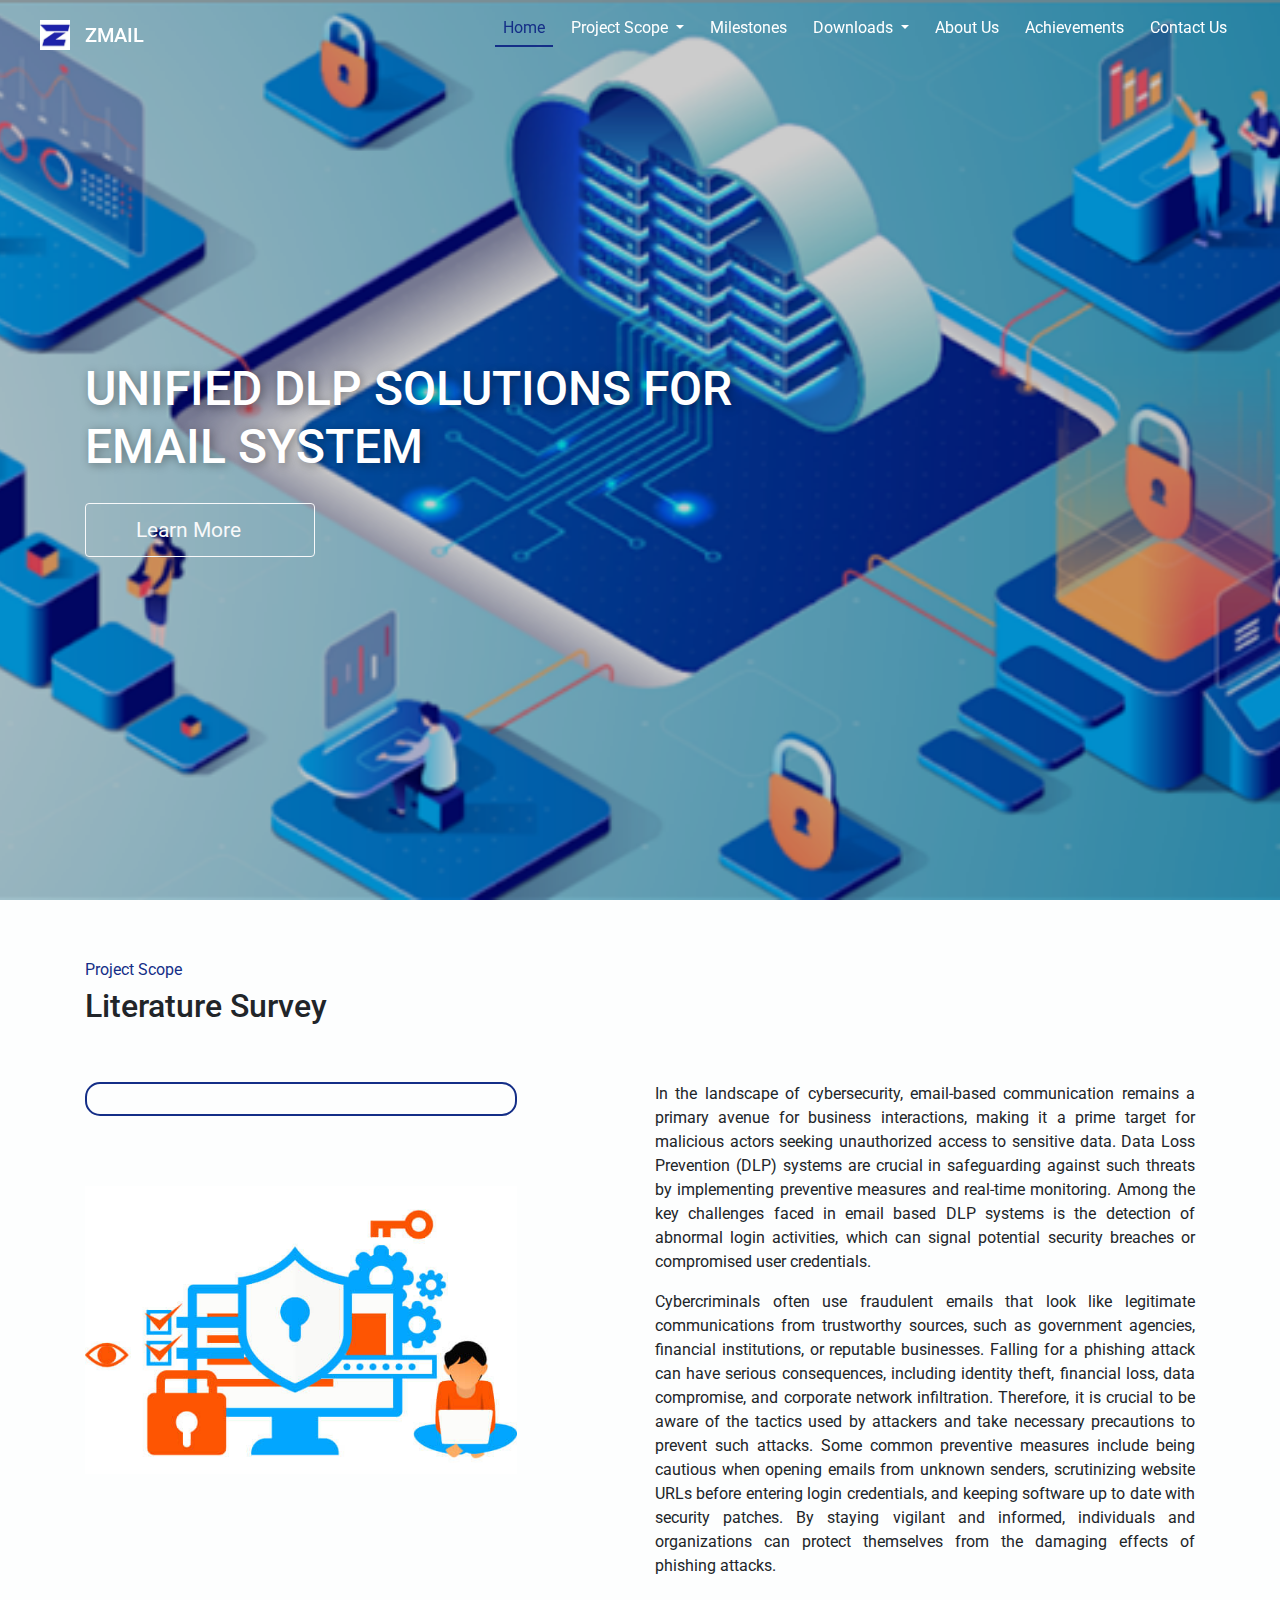
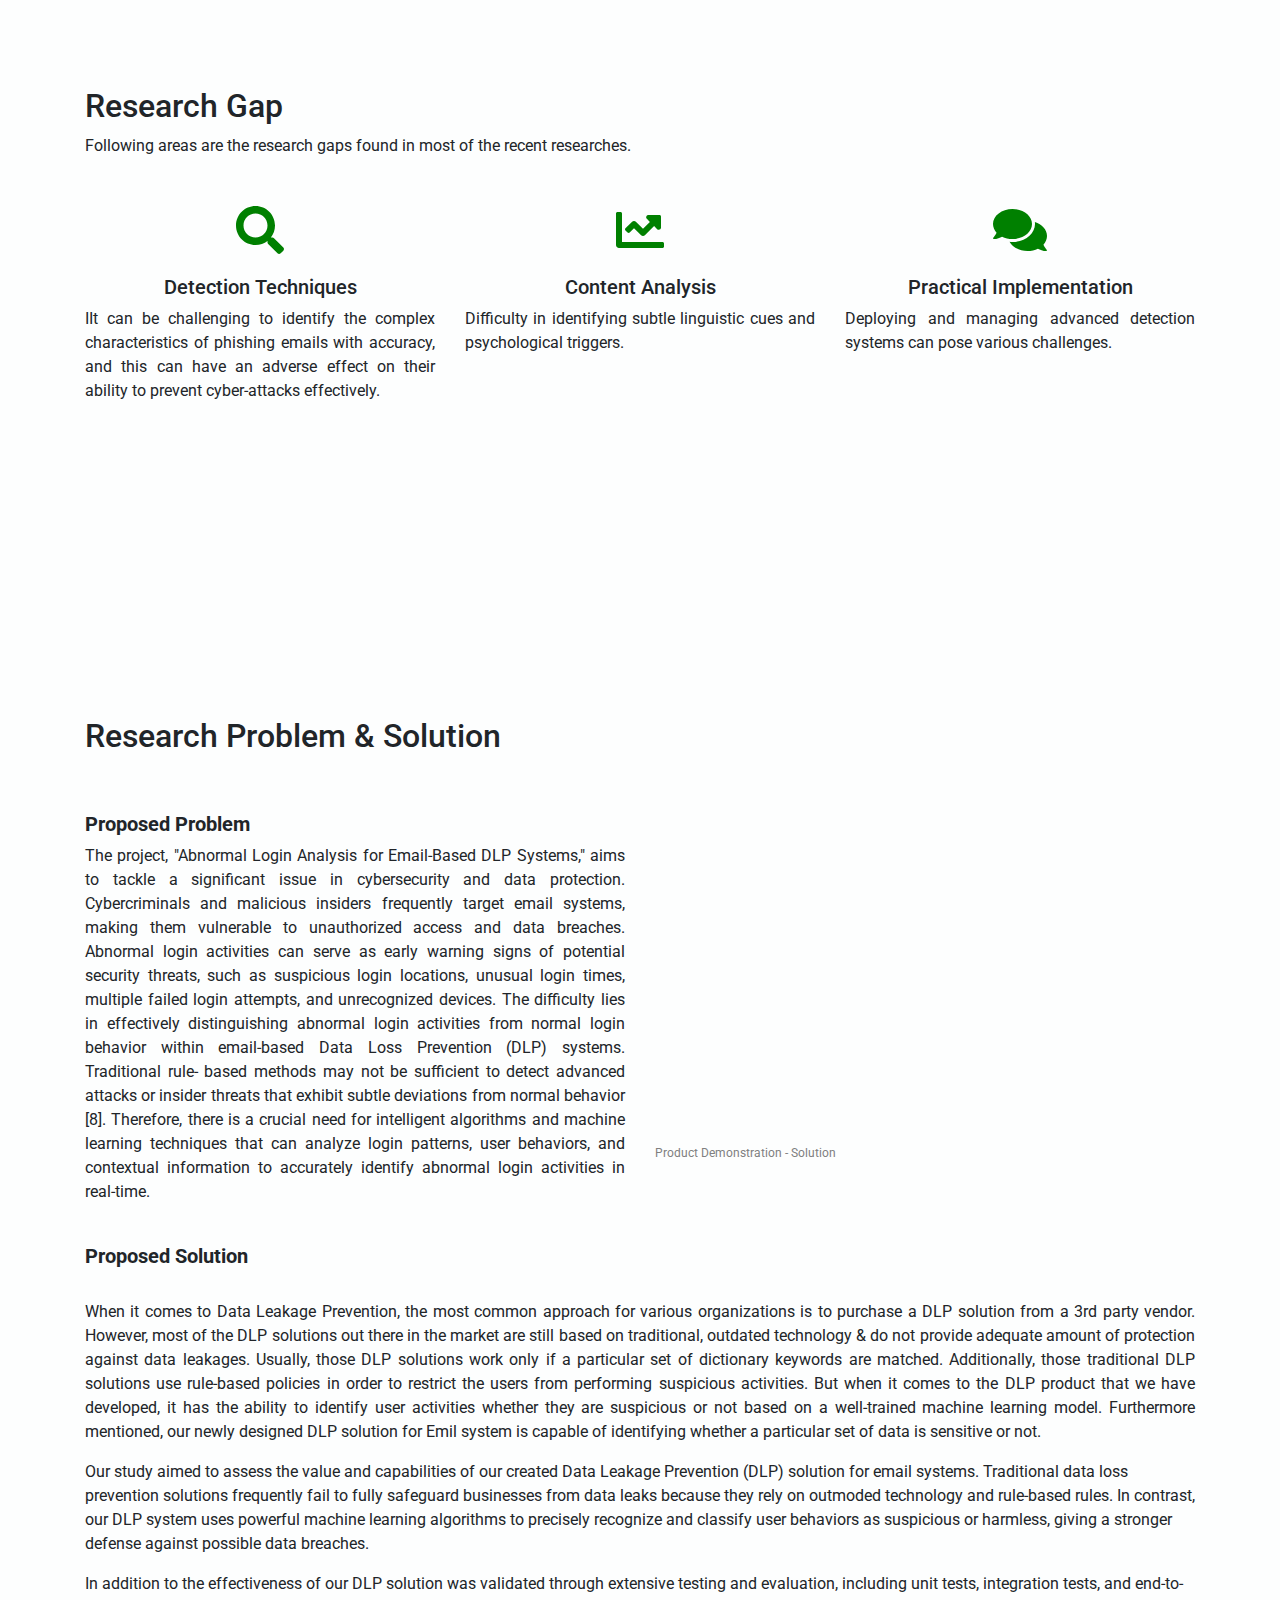
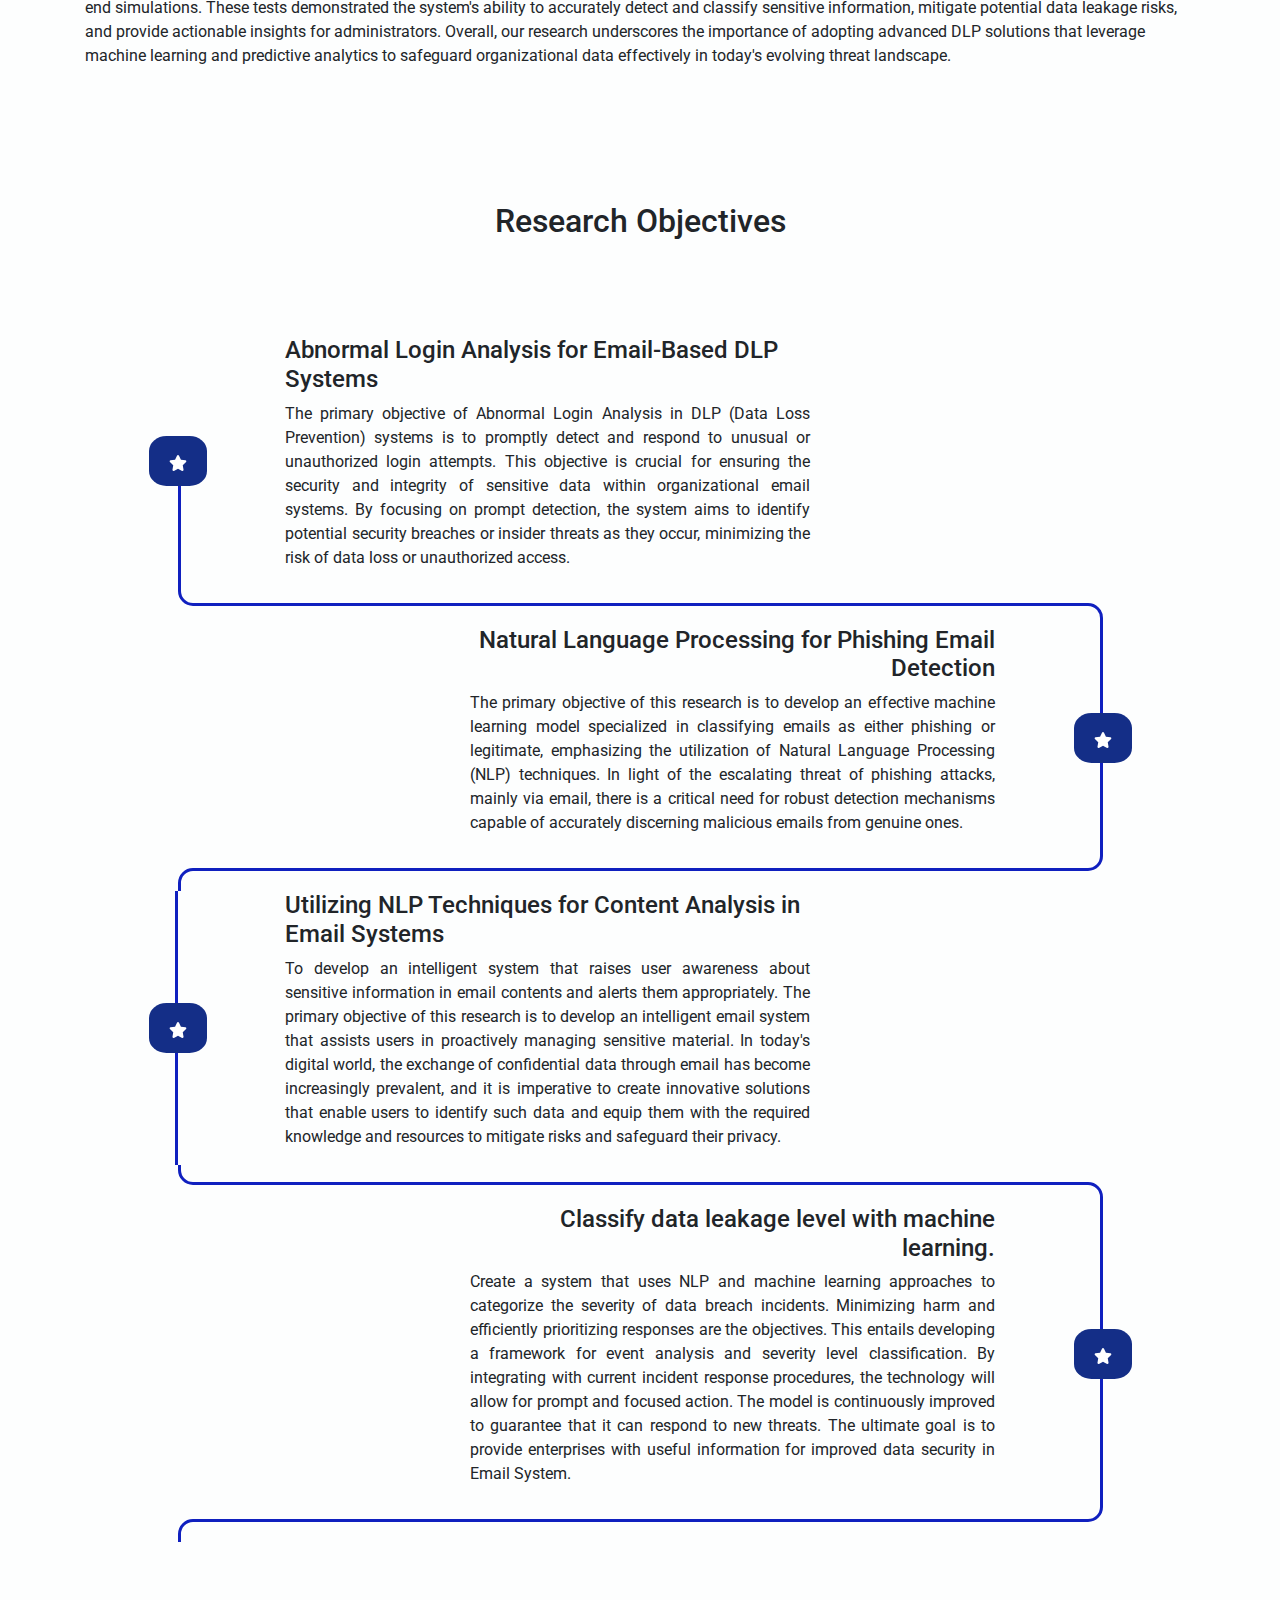
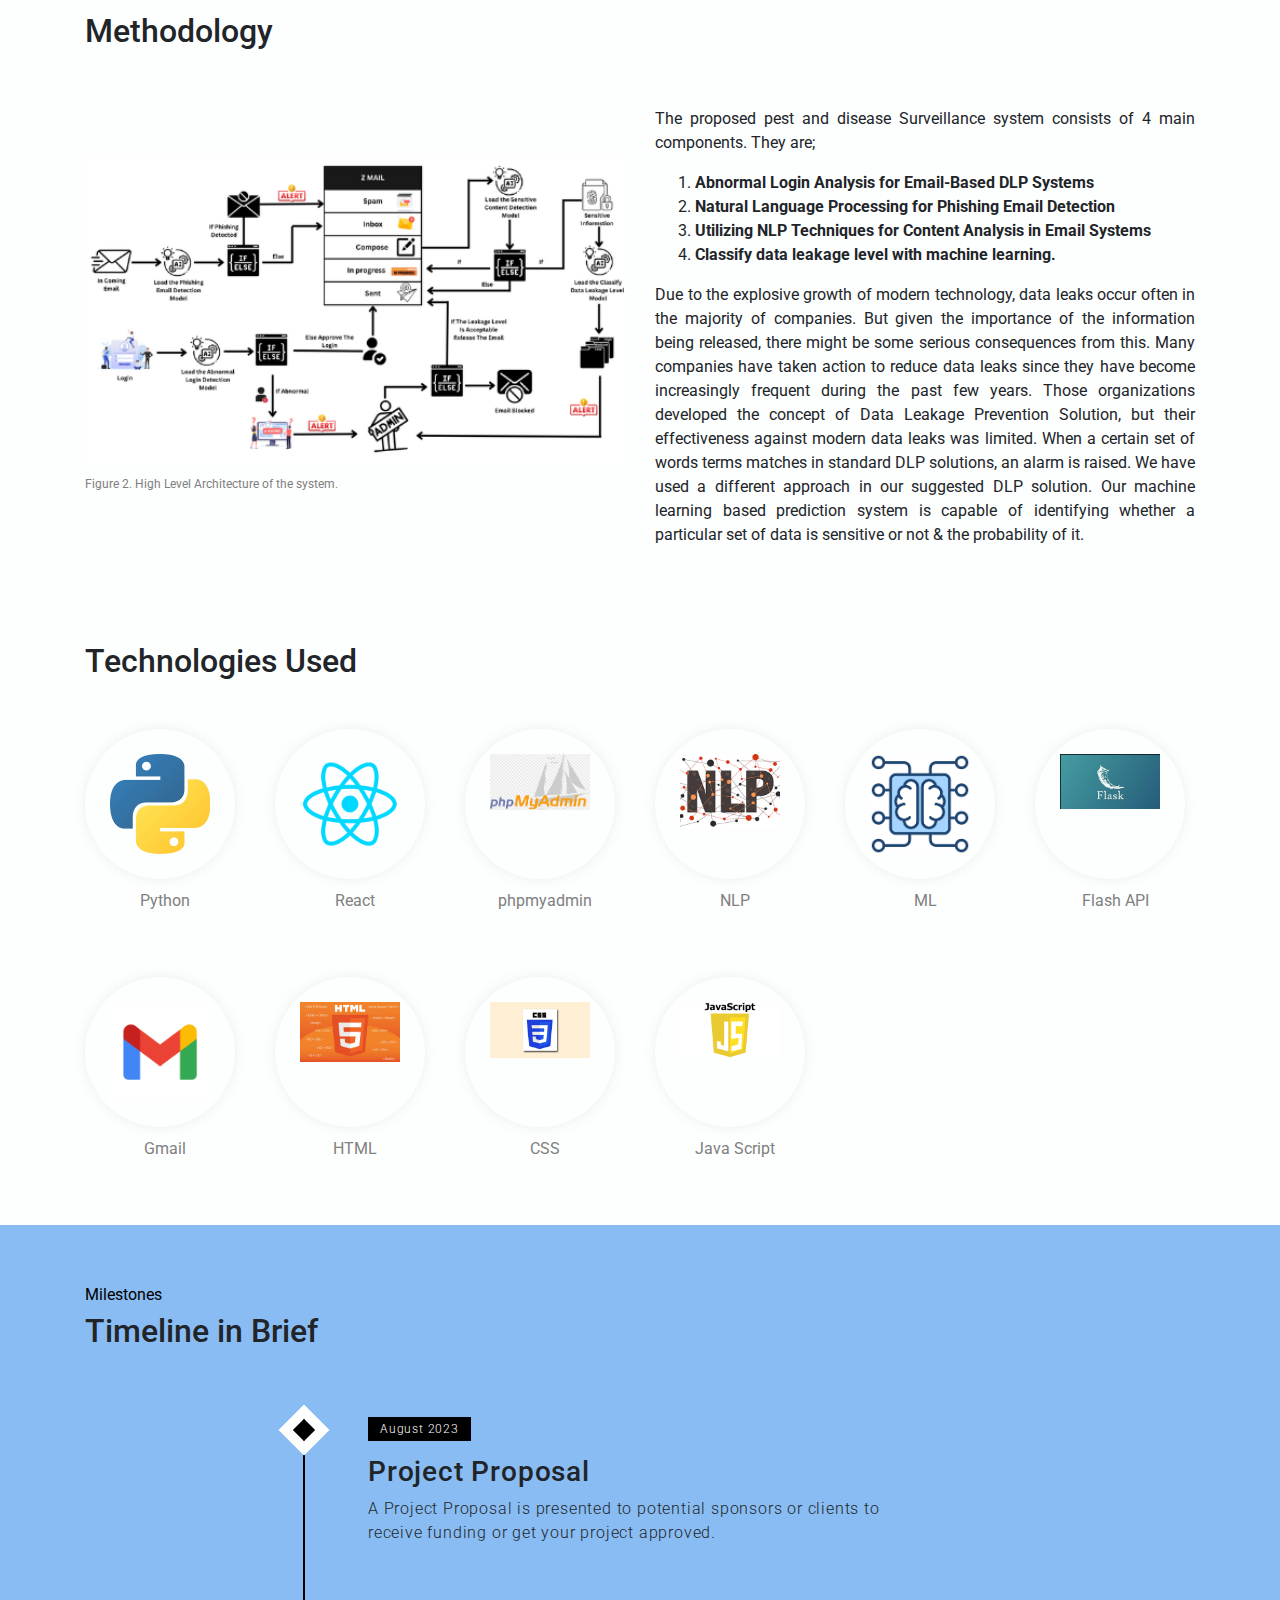
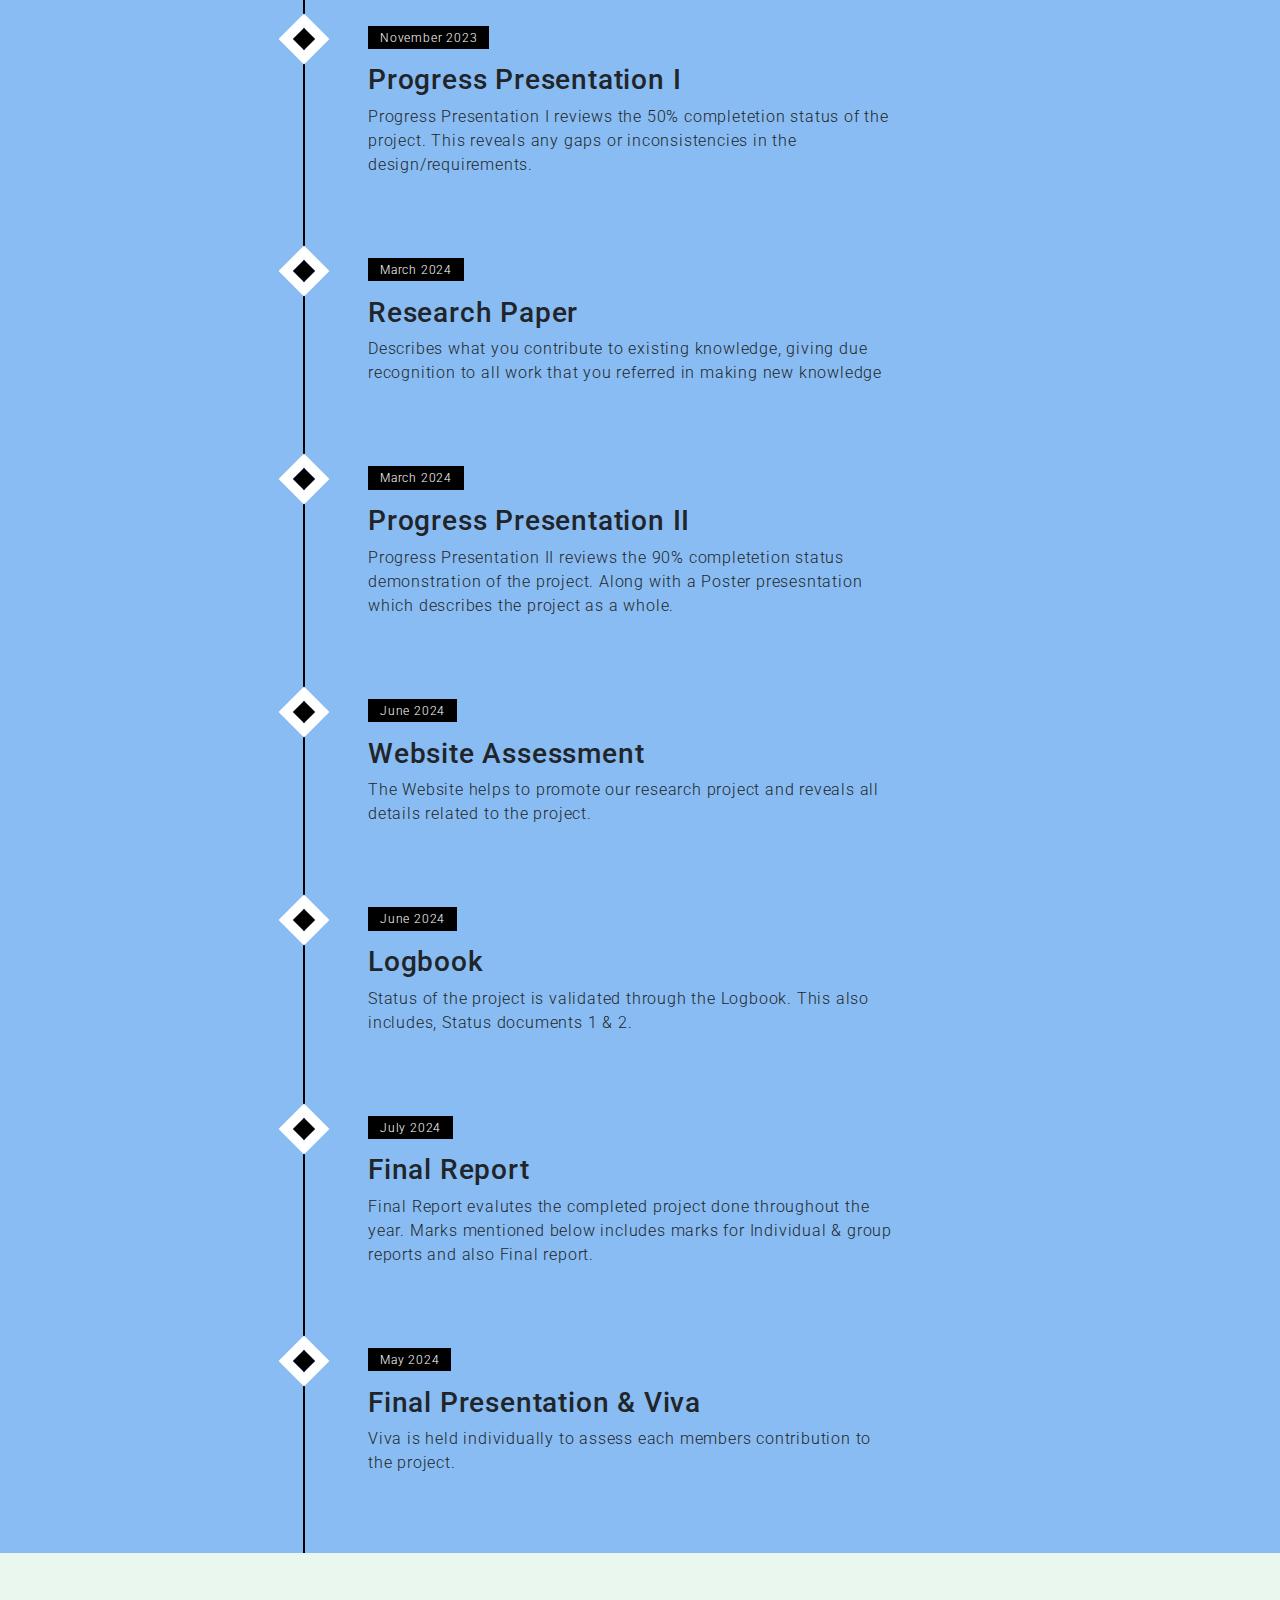
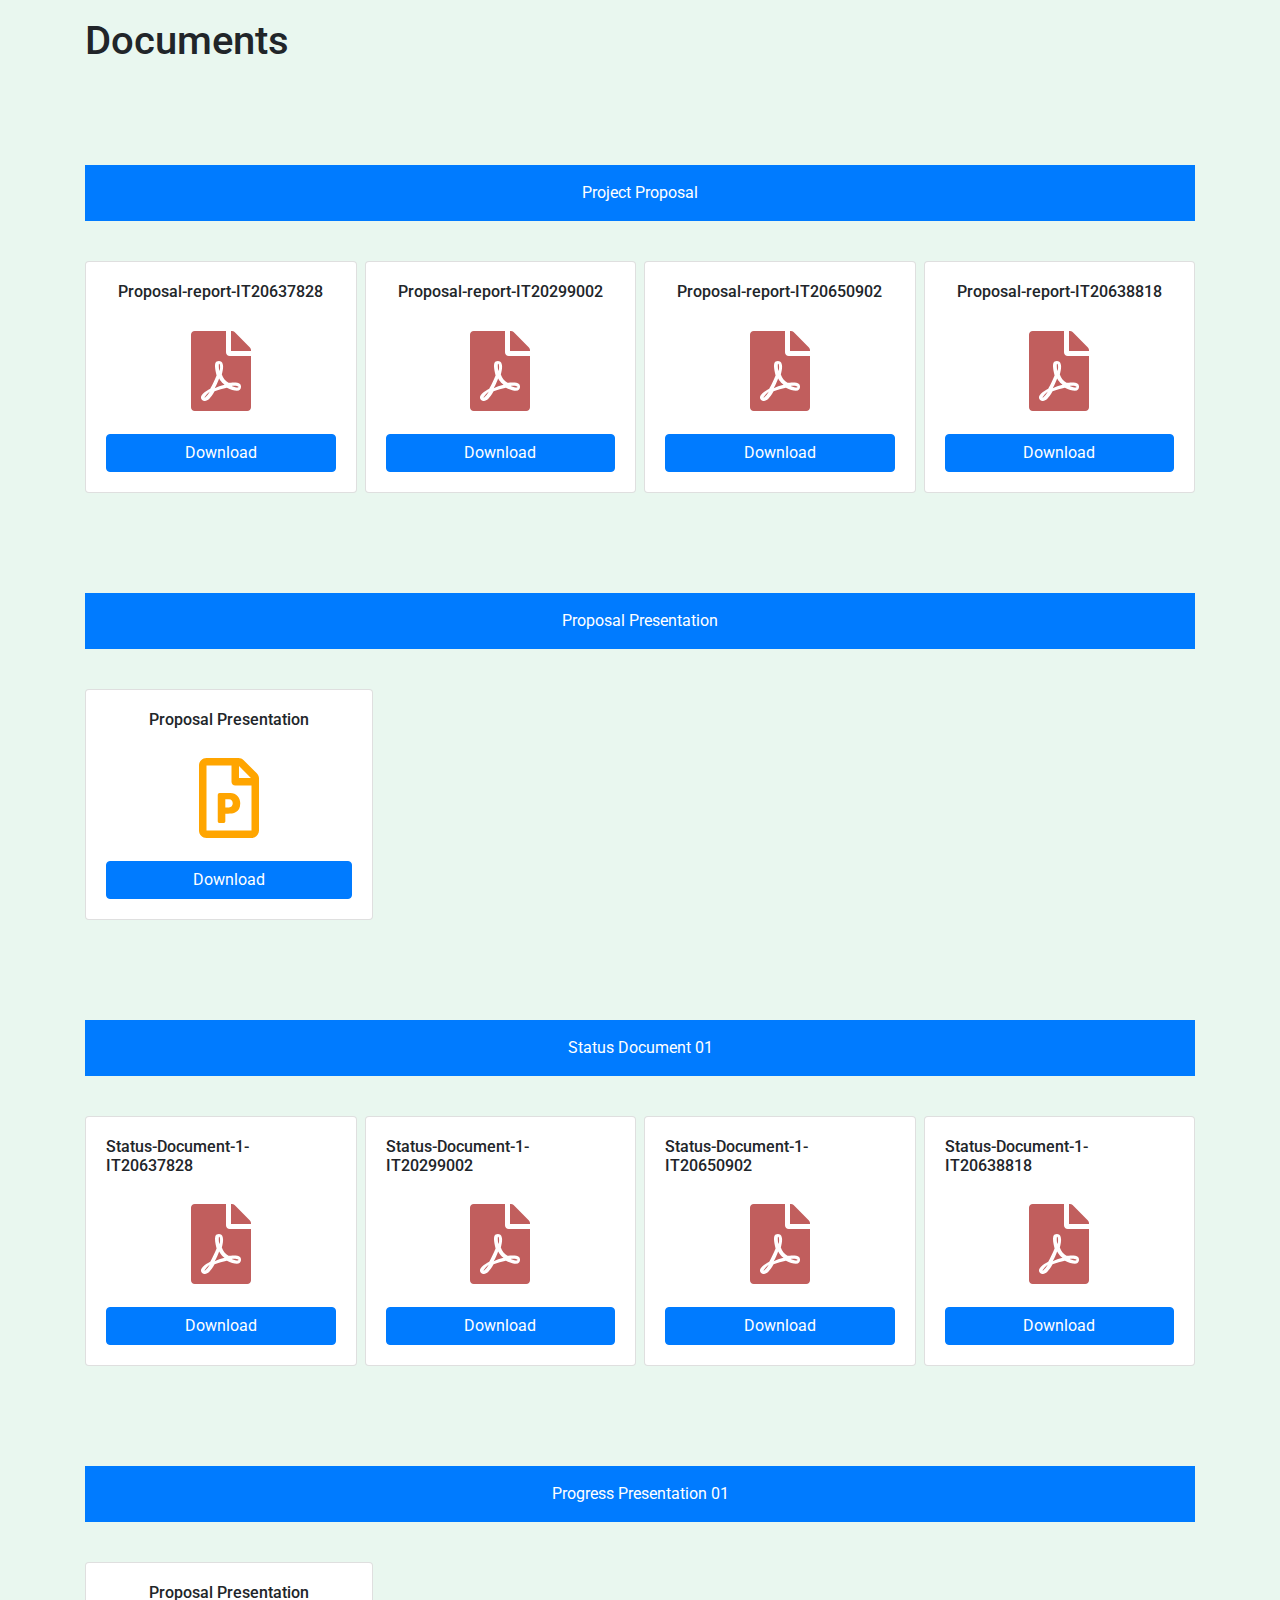
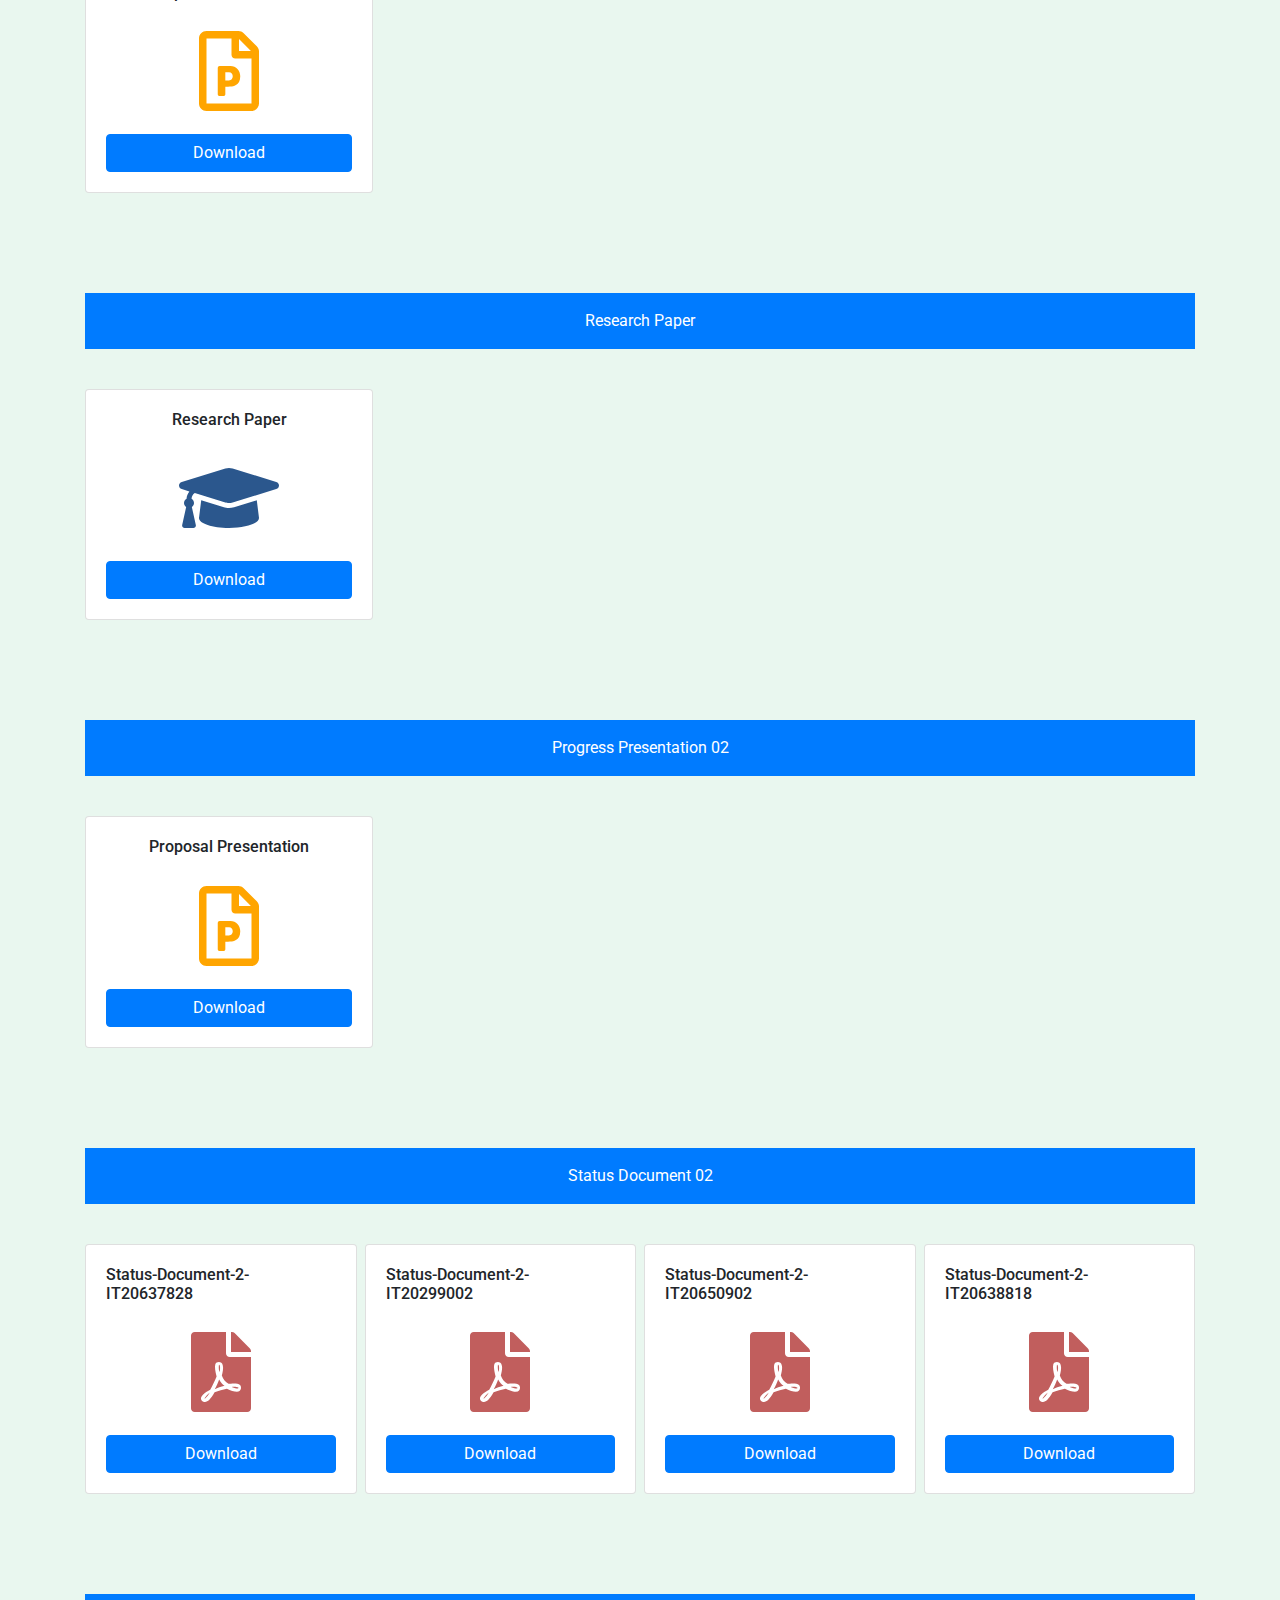
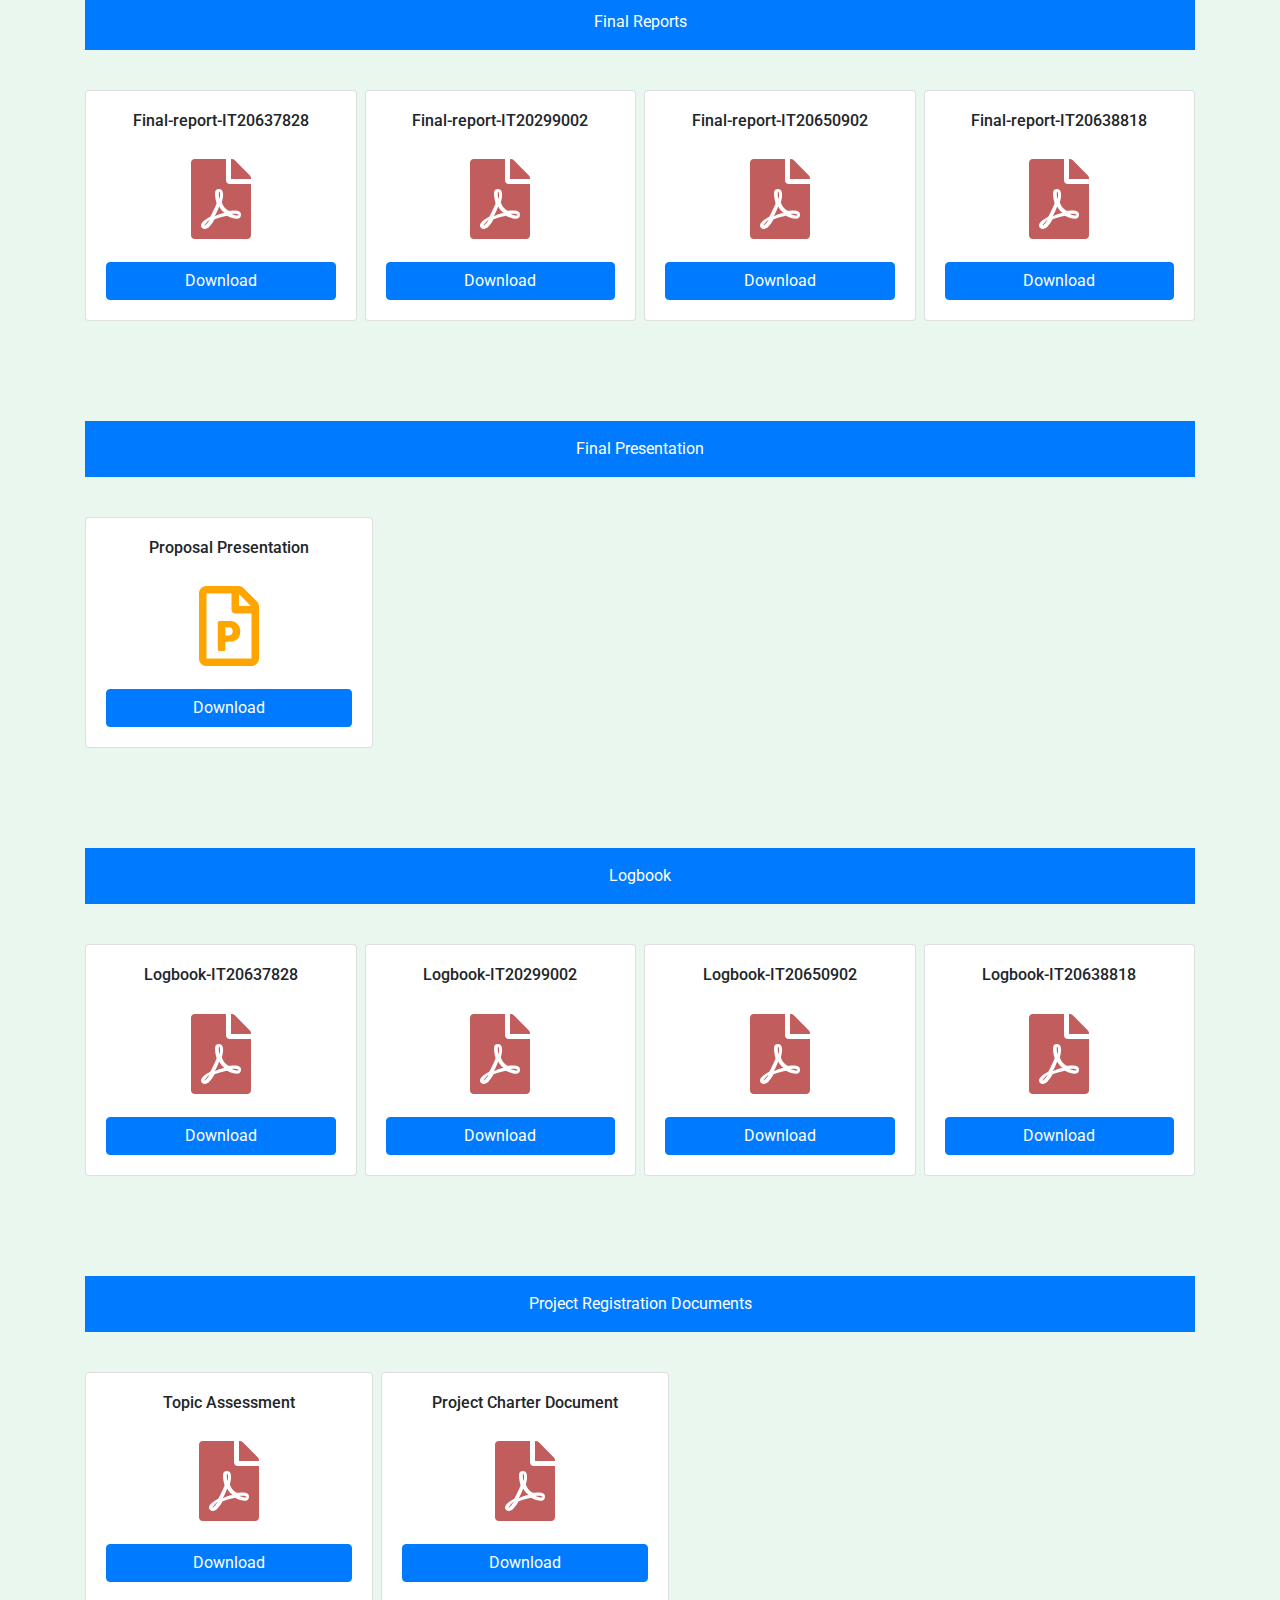
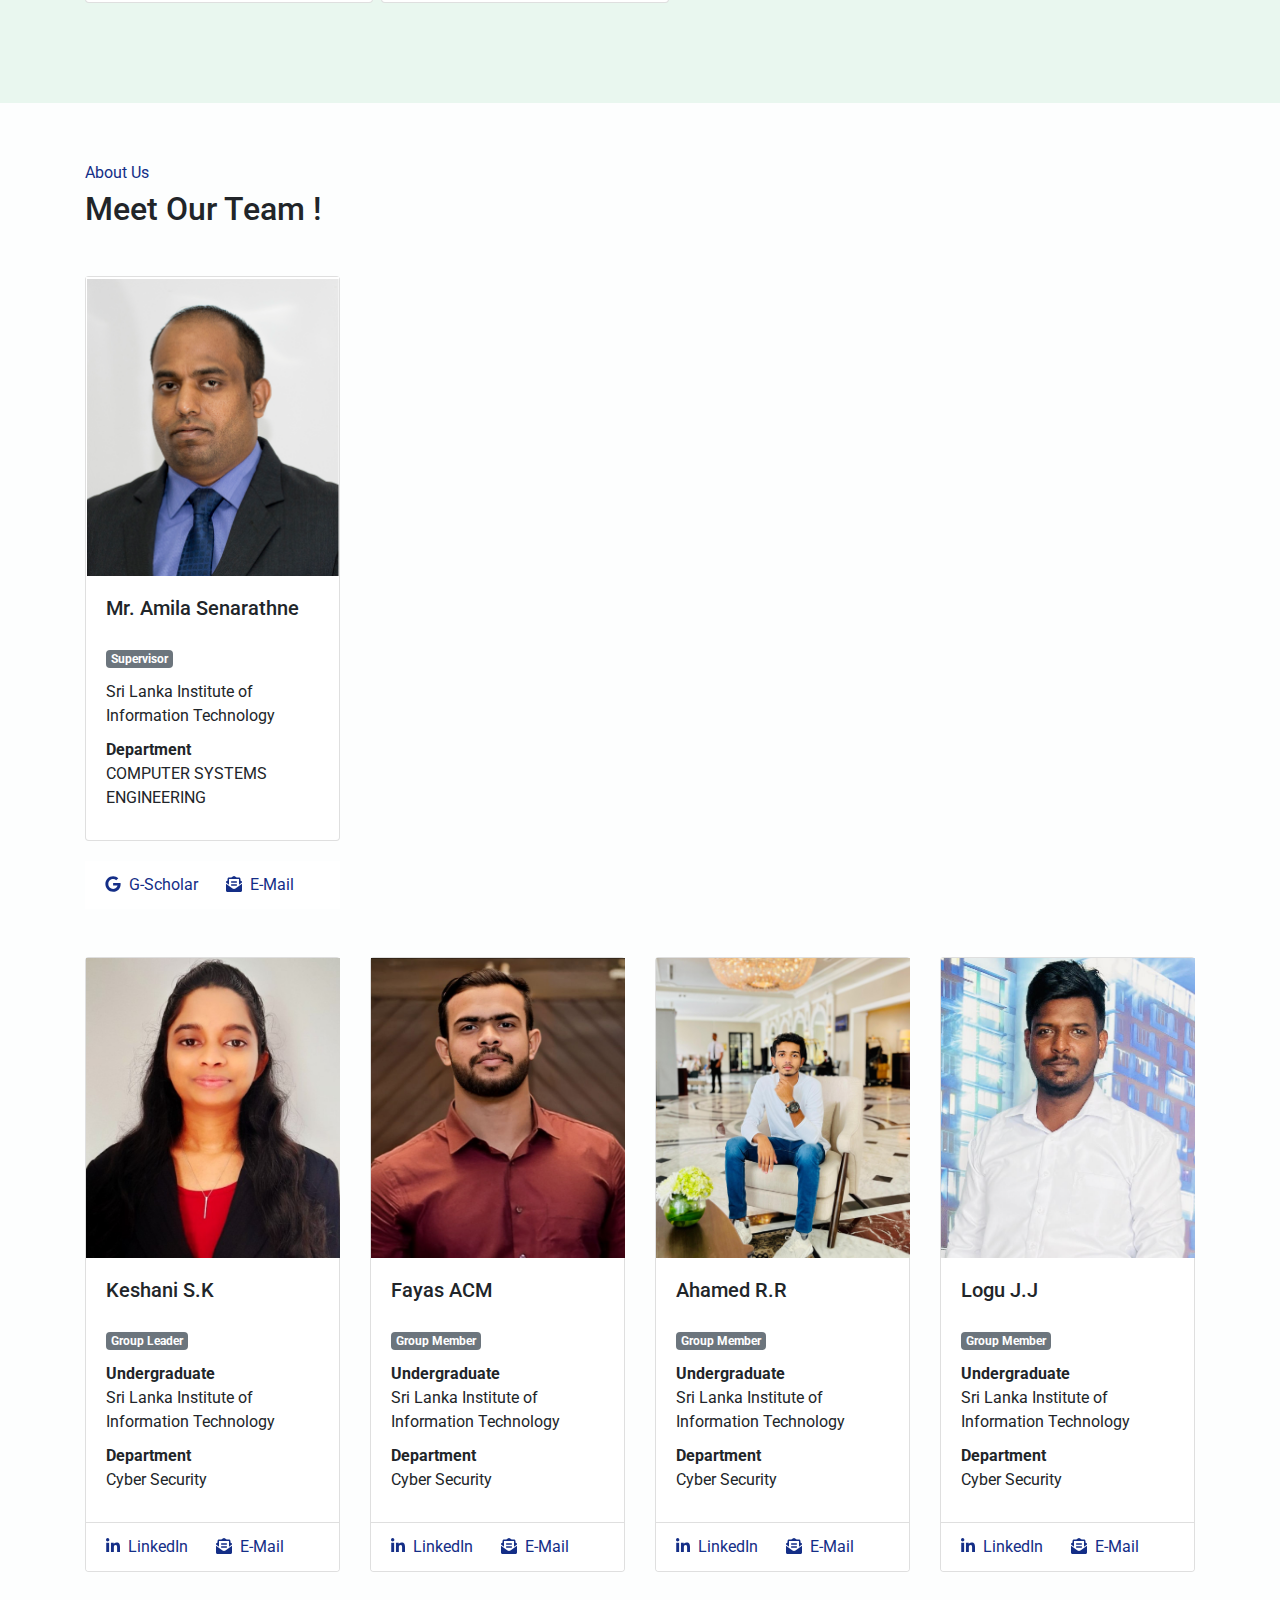
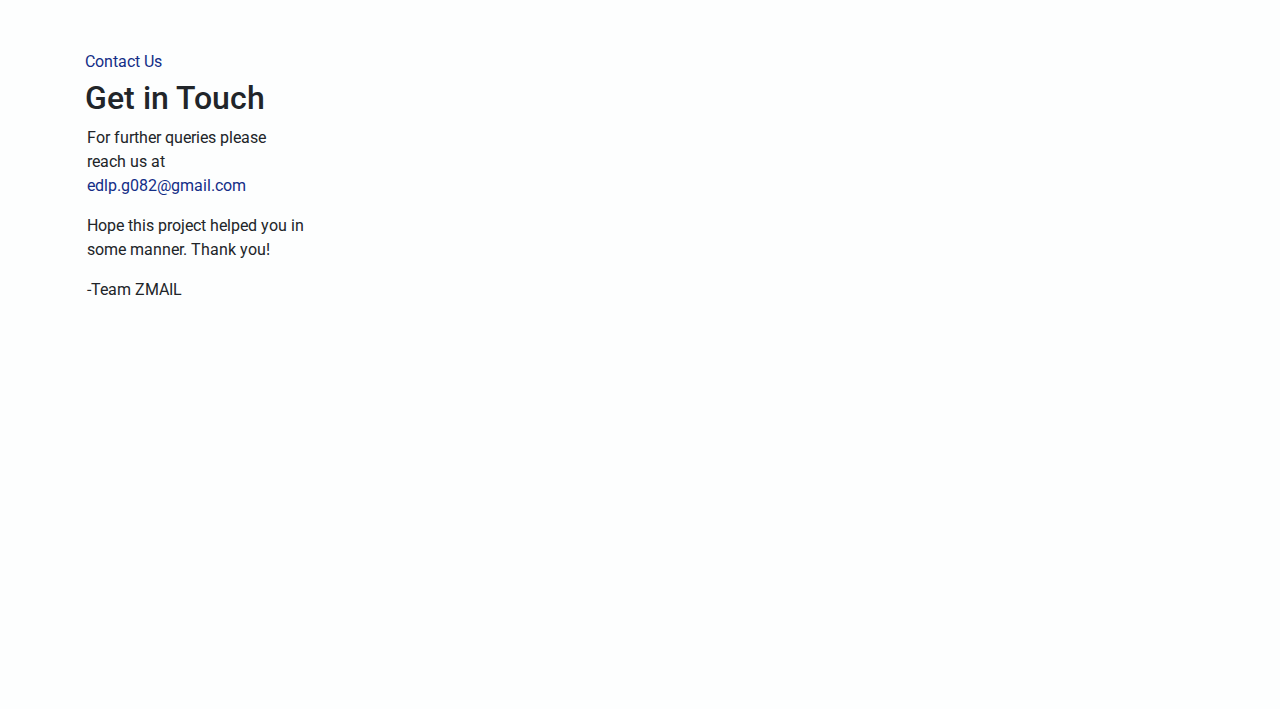
==== commit 93d57c0c: "img del" ====
--- a/index.html
+++ b/index.html
@@ -72,7 +72,7 @@
             </div>
         </div>
         <div class="hero-cover">
-            <img class="spotlight-image" src="./img/skeleton.png"/>
+            <!--img class="spotlight-image" src="./img/skeleton.png"/-->
             <img class="hero-image" src="./img/background.png"/>
         </div>
       </section>
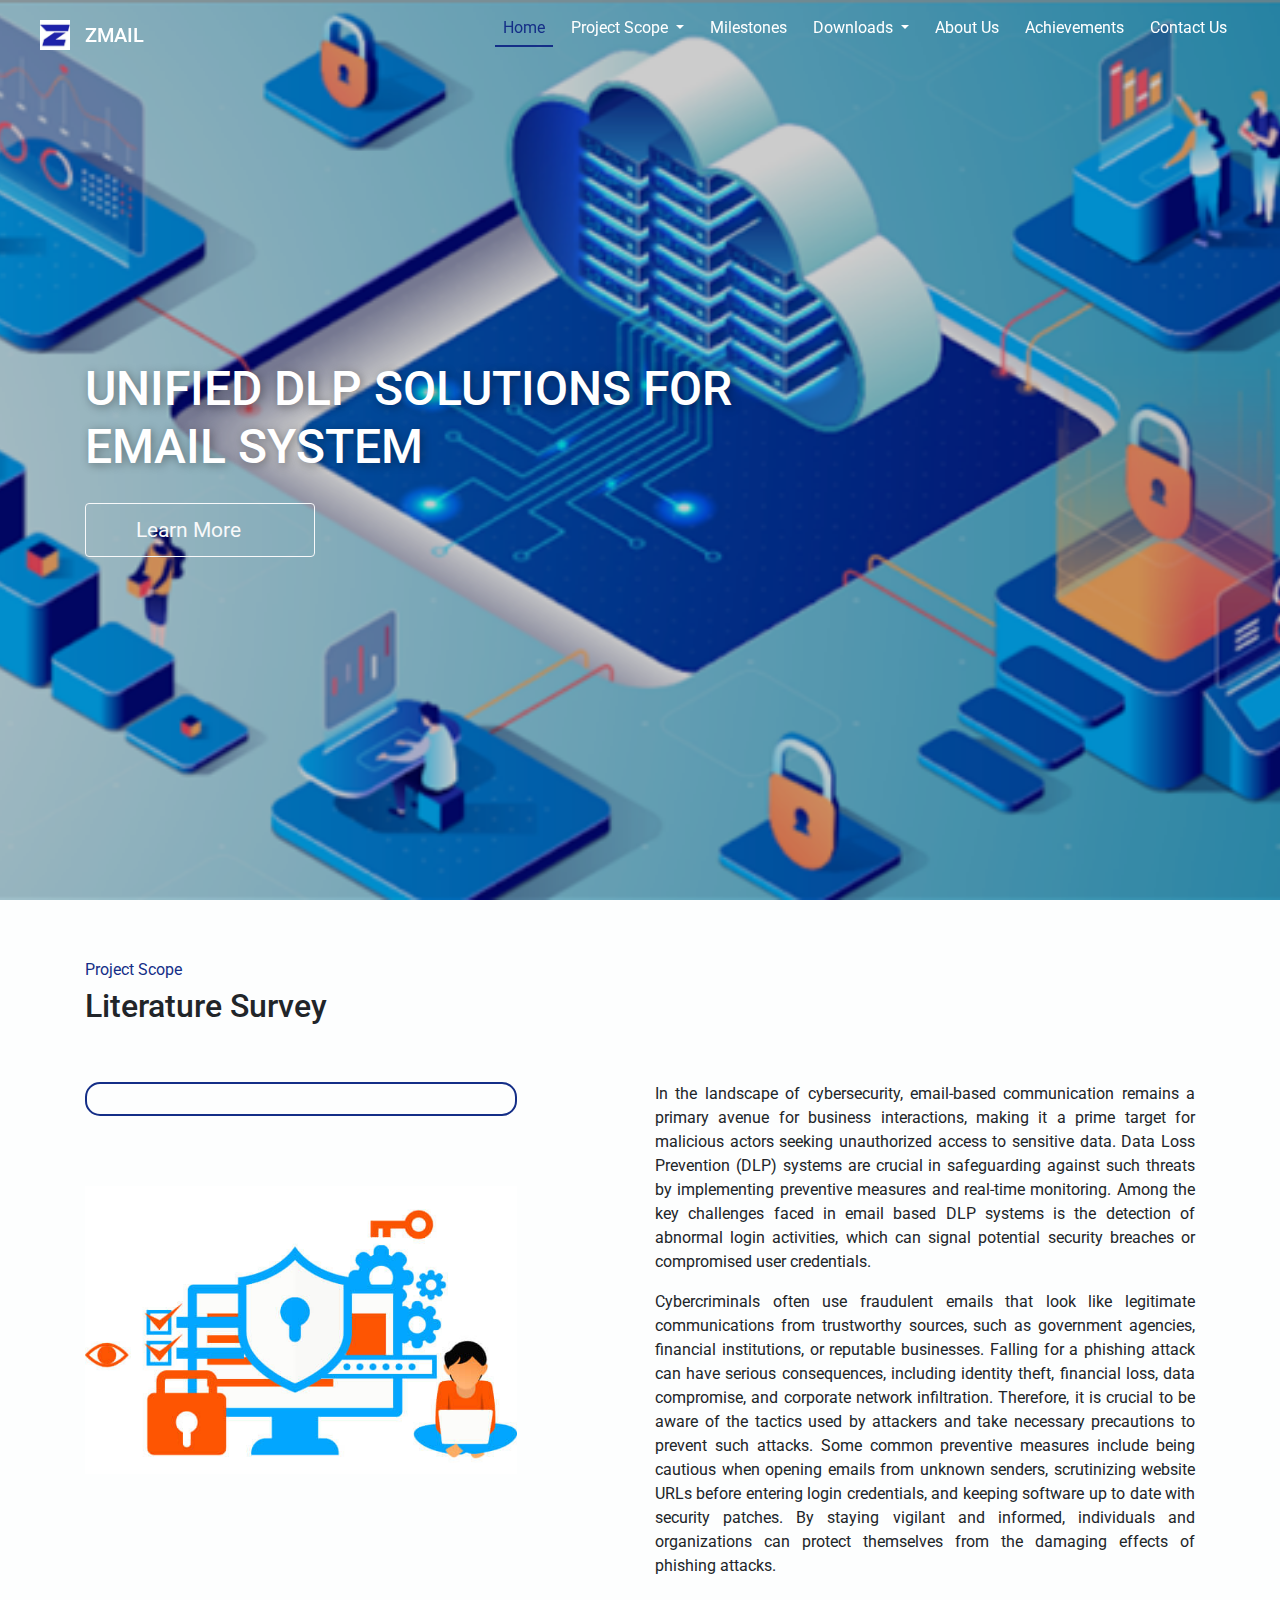
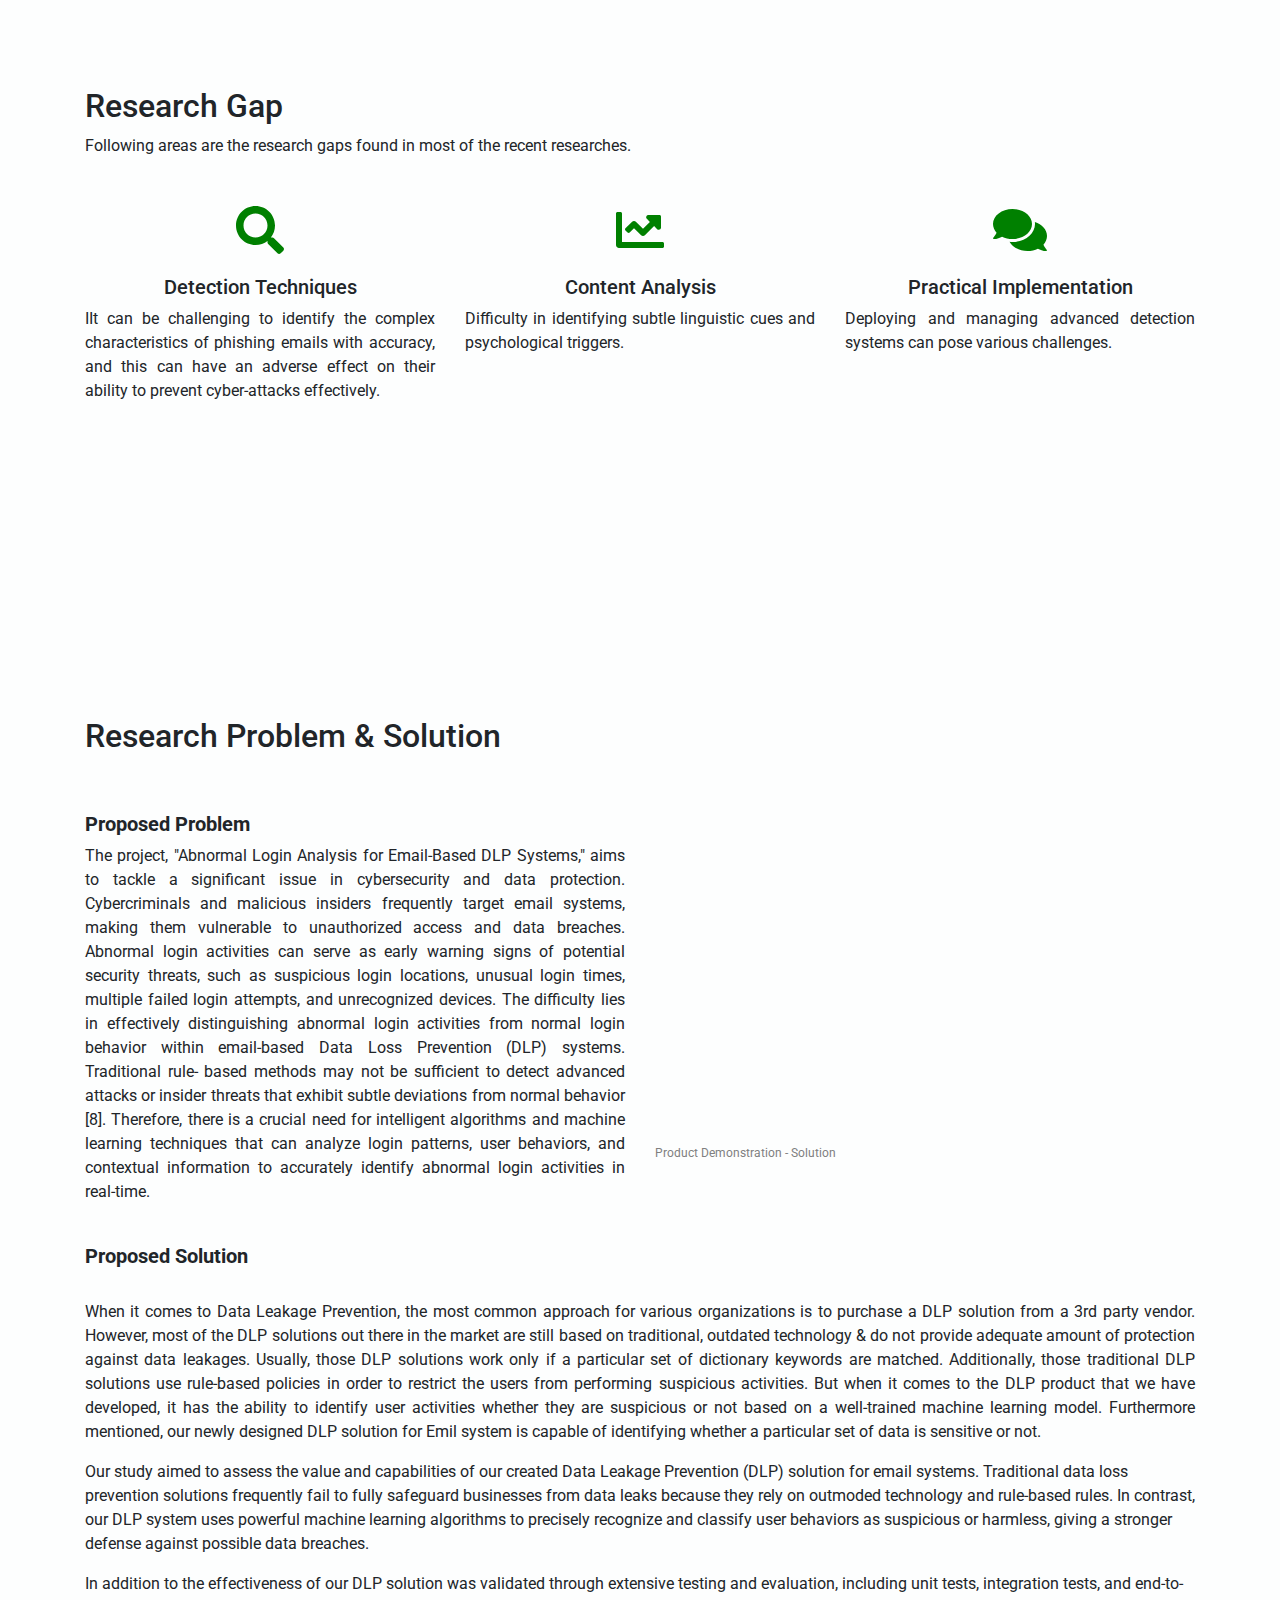
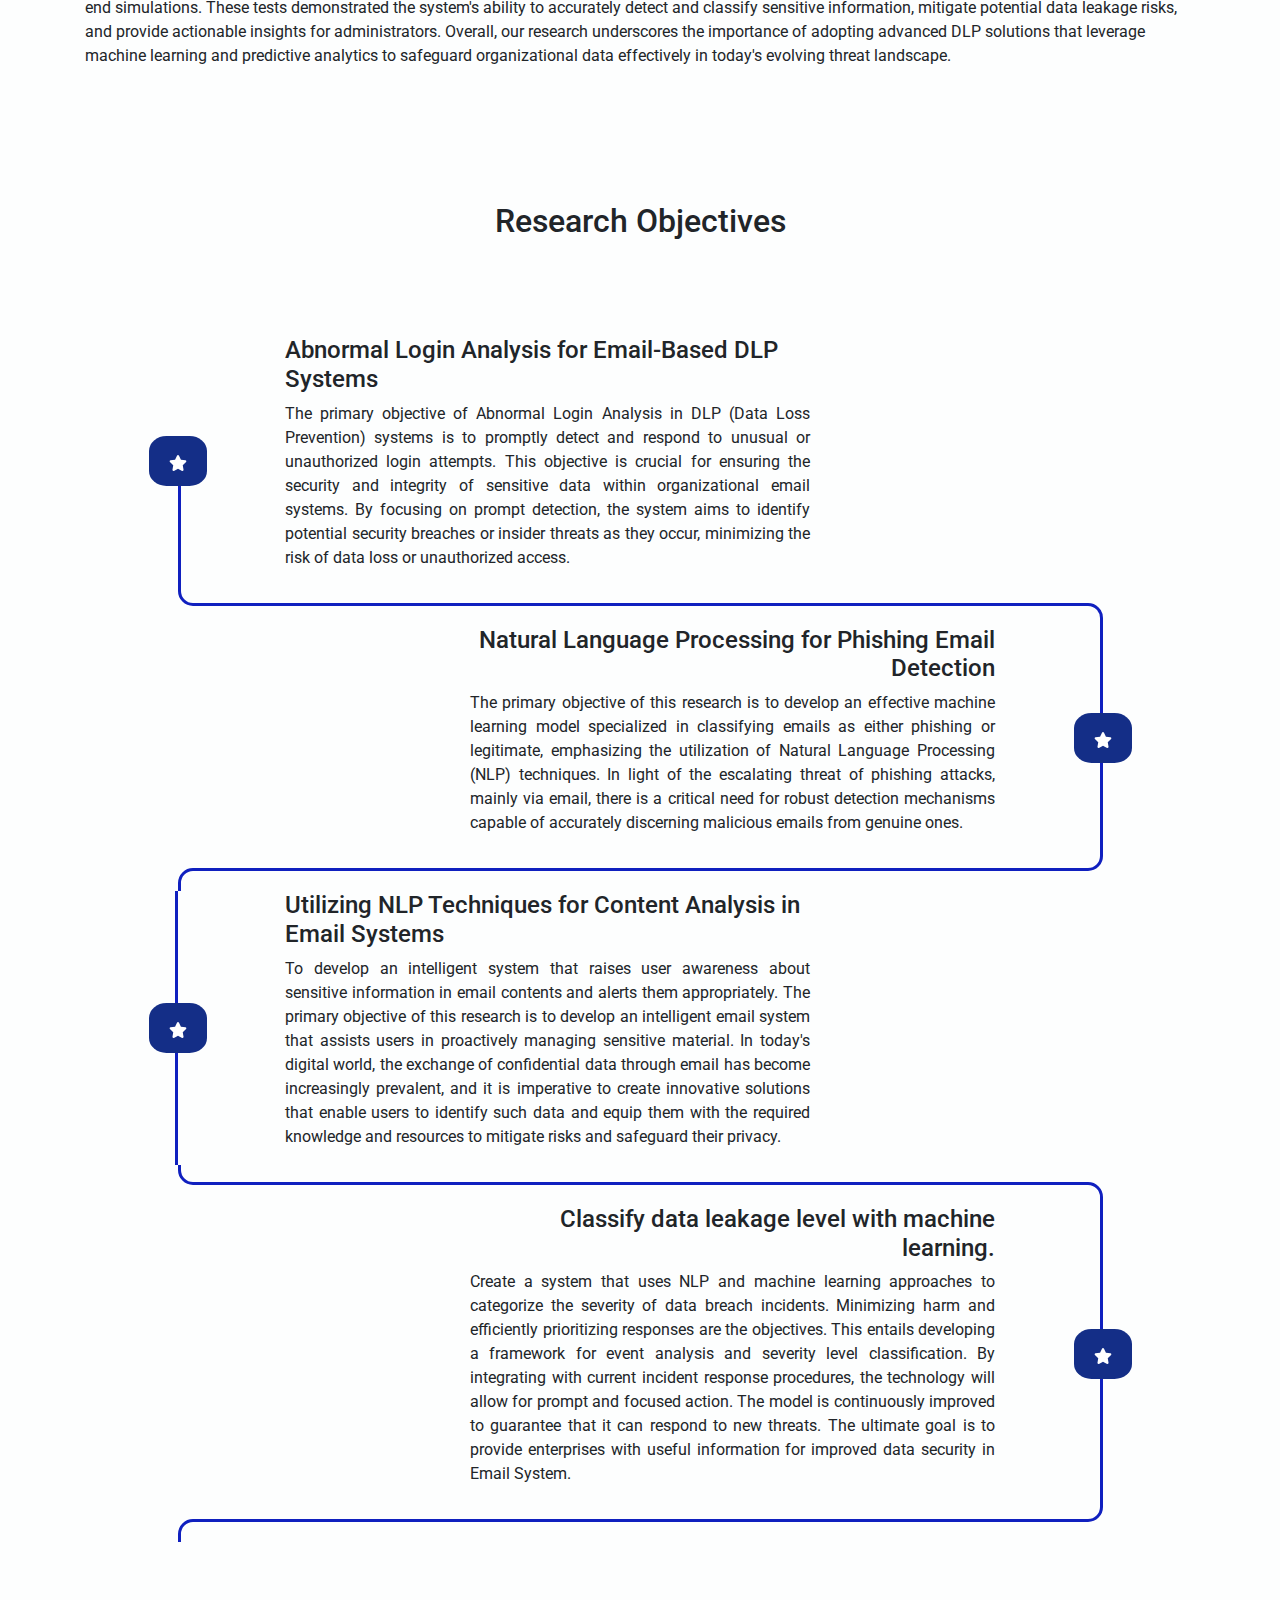
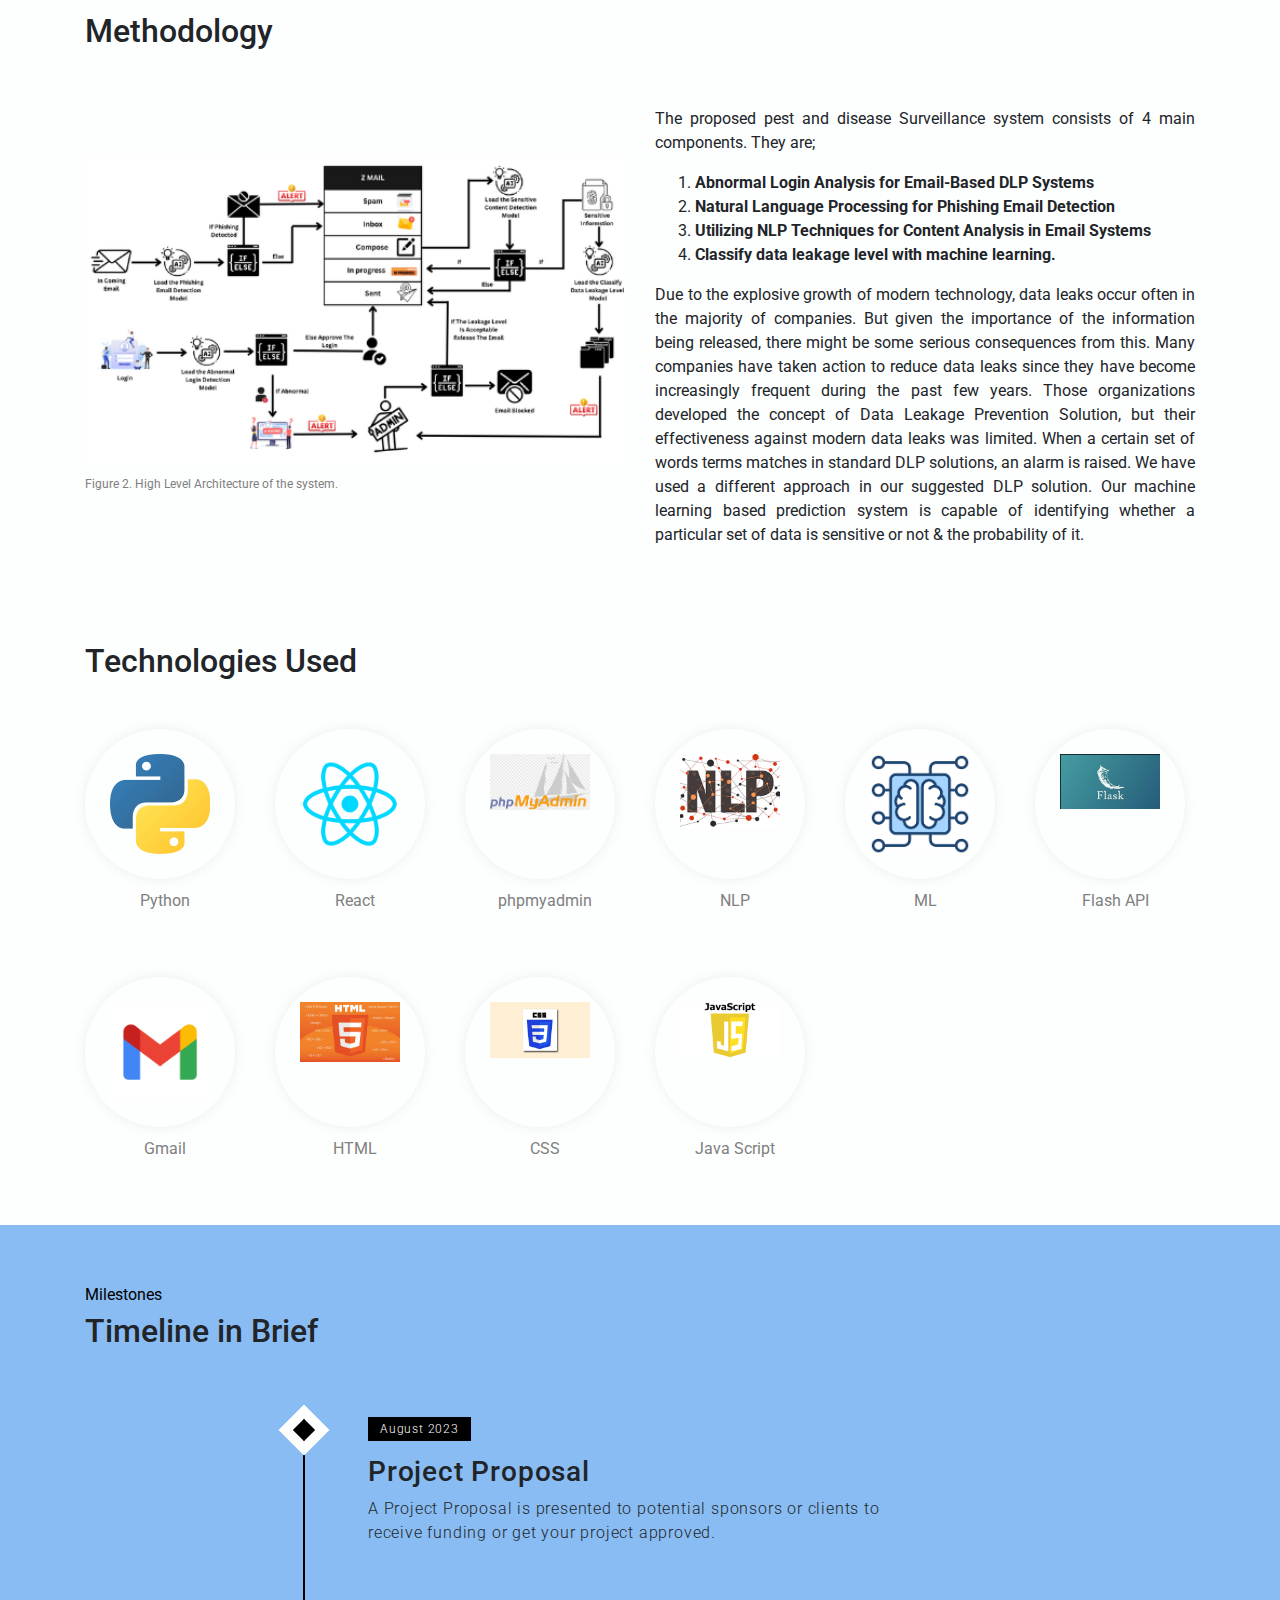
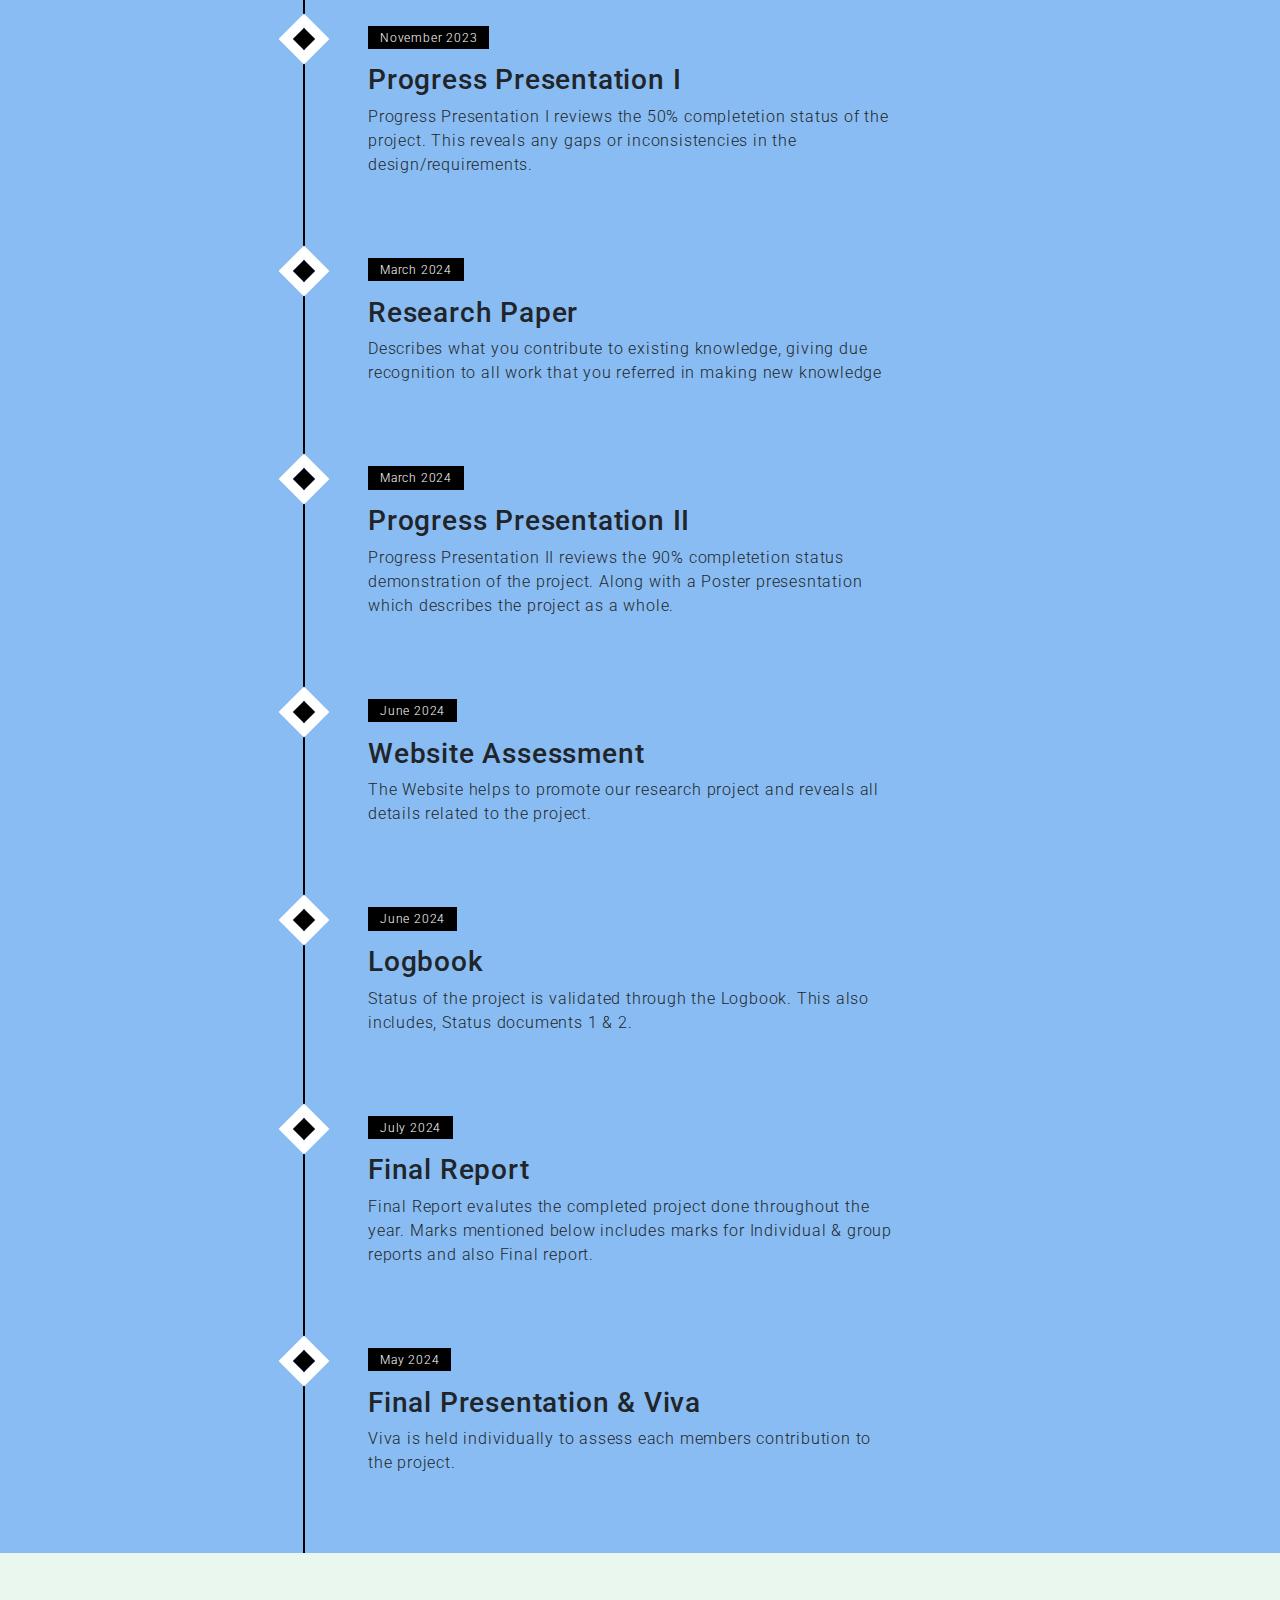
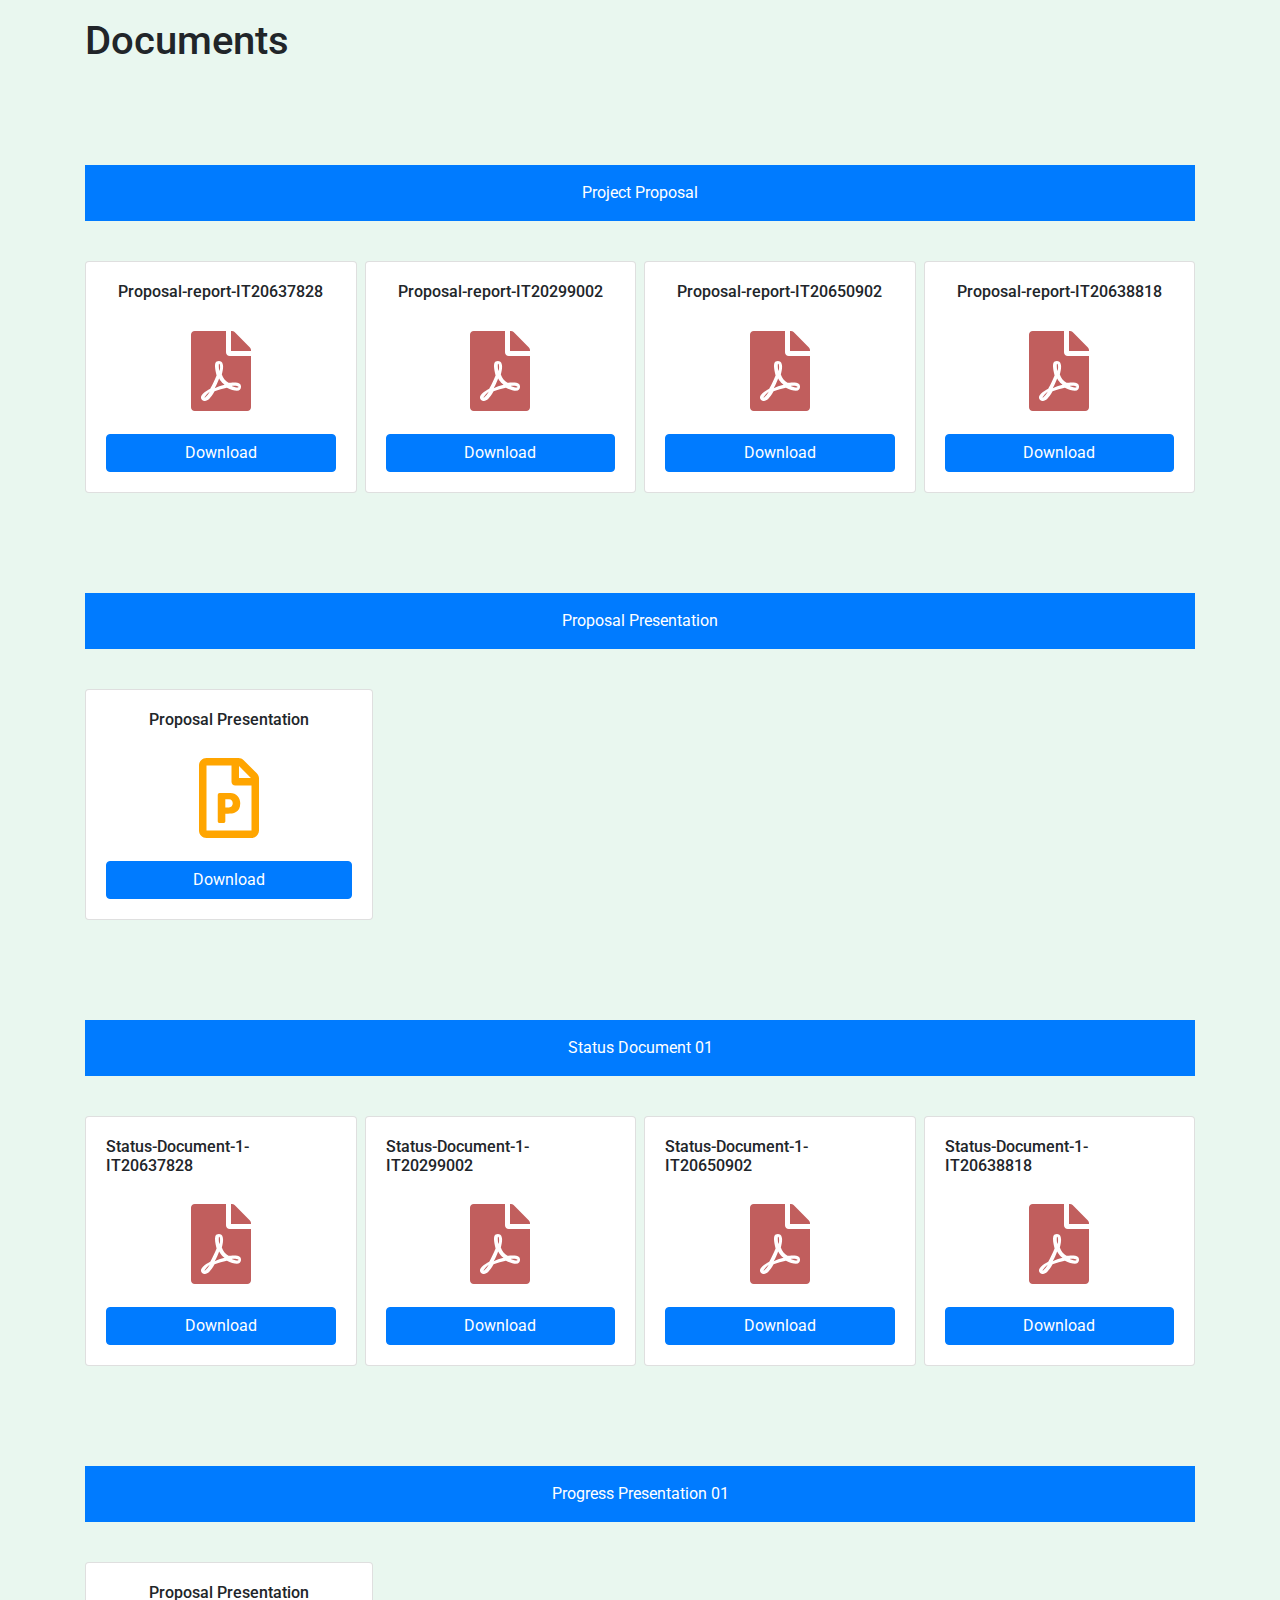
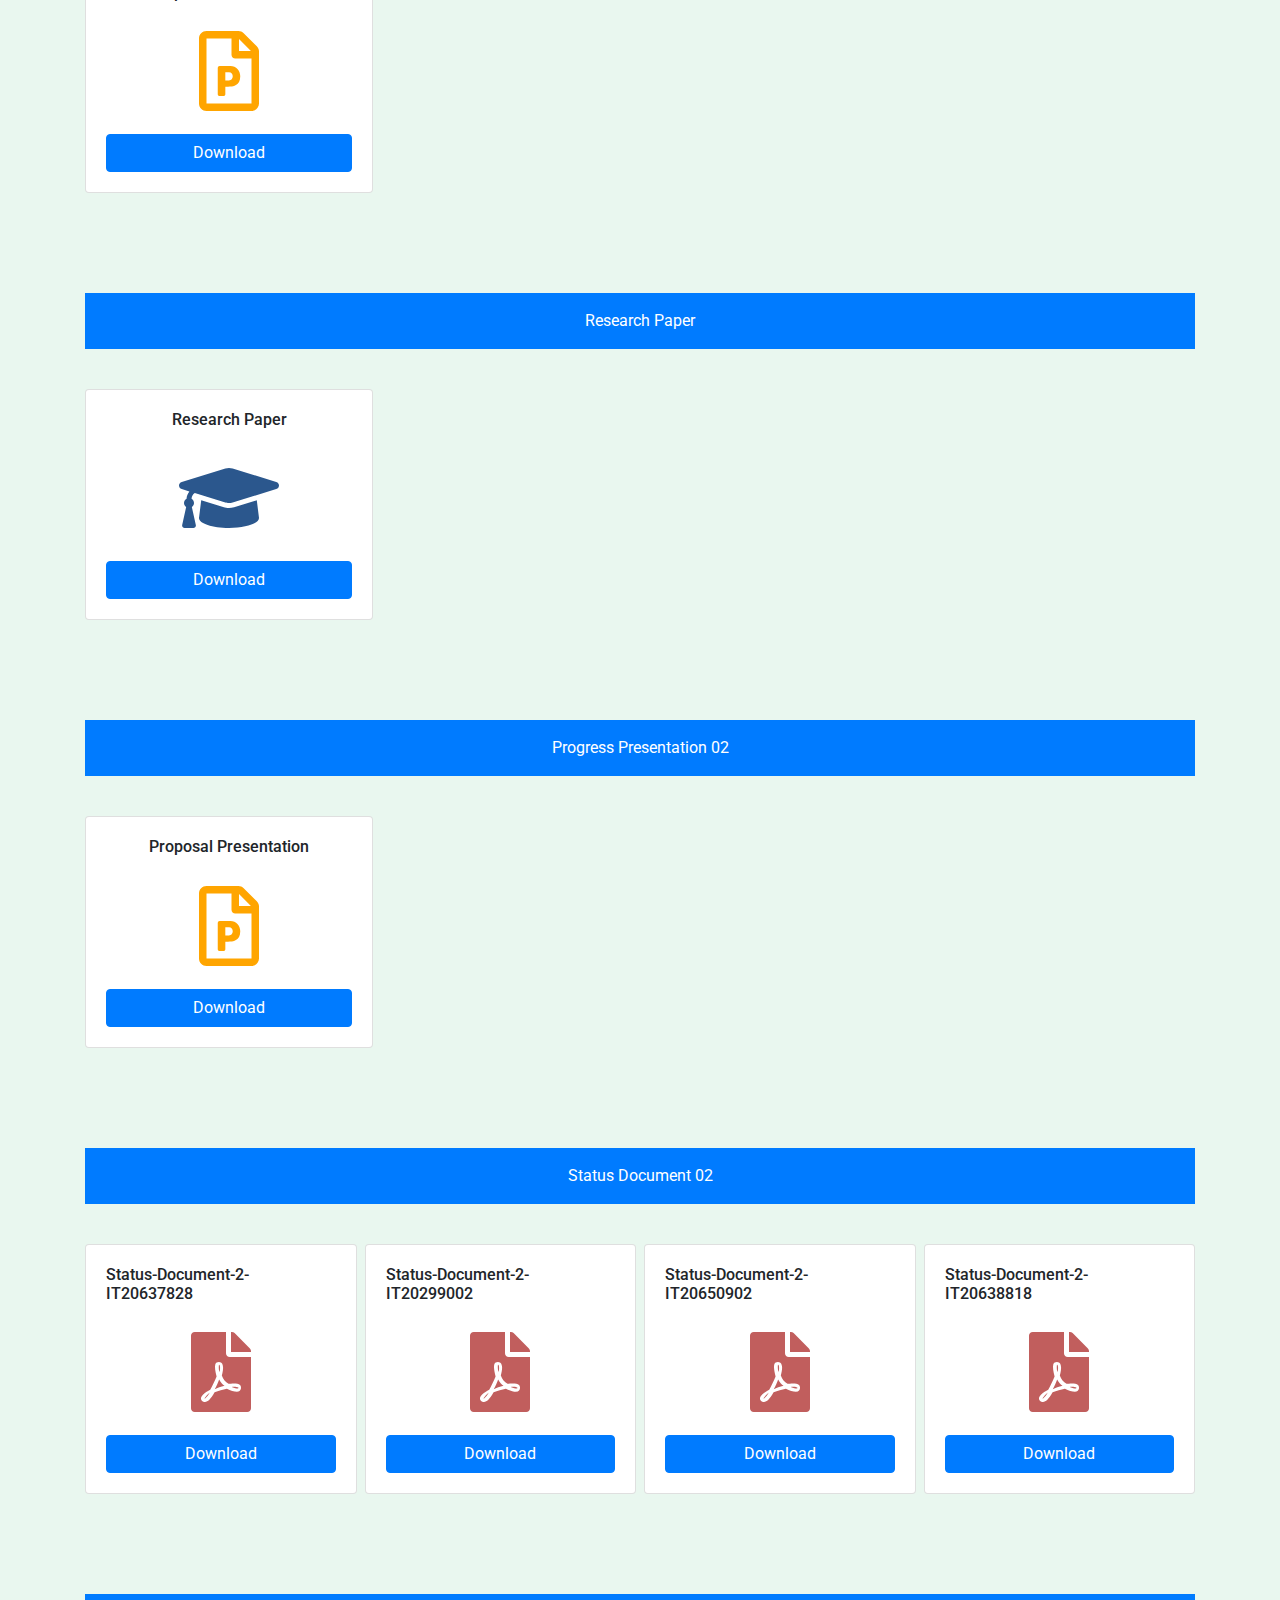
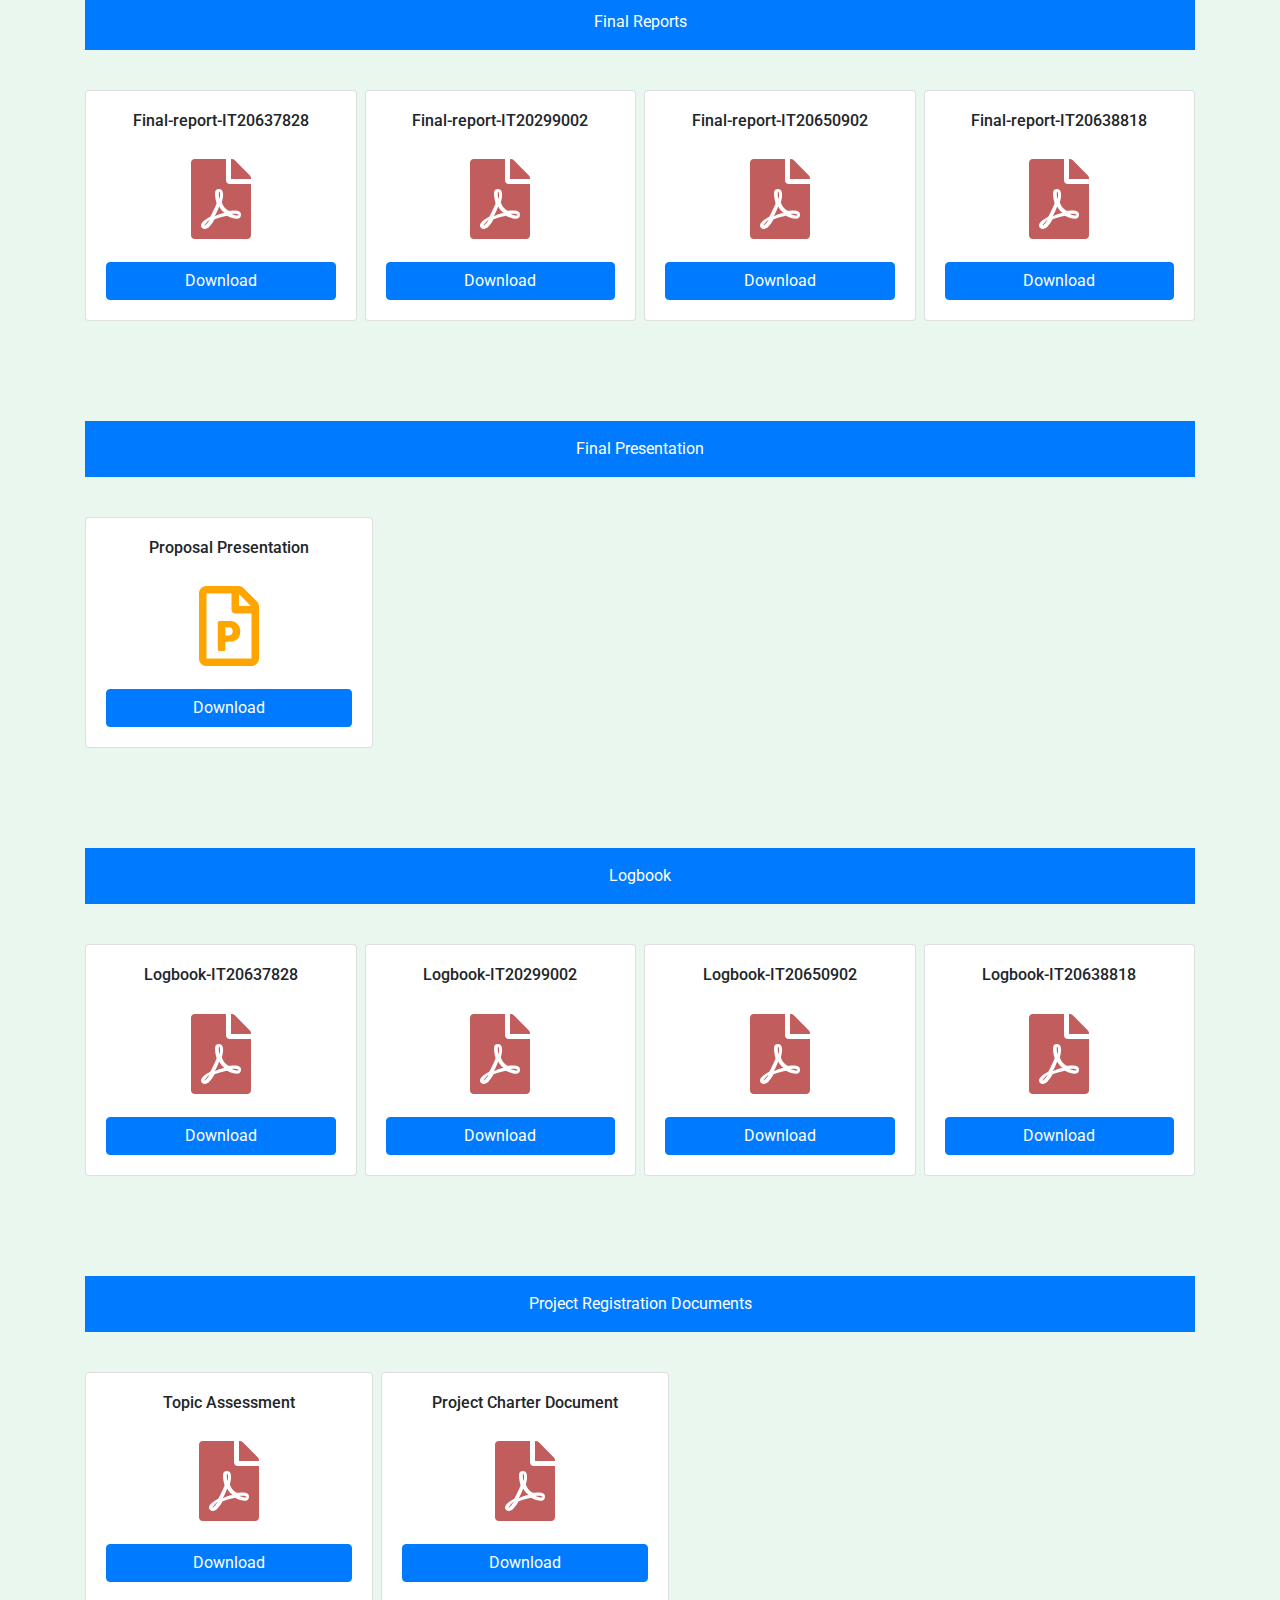
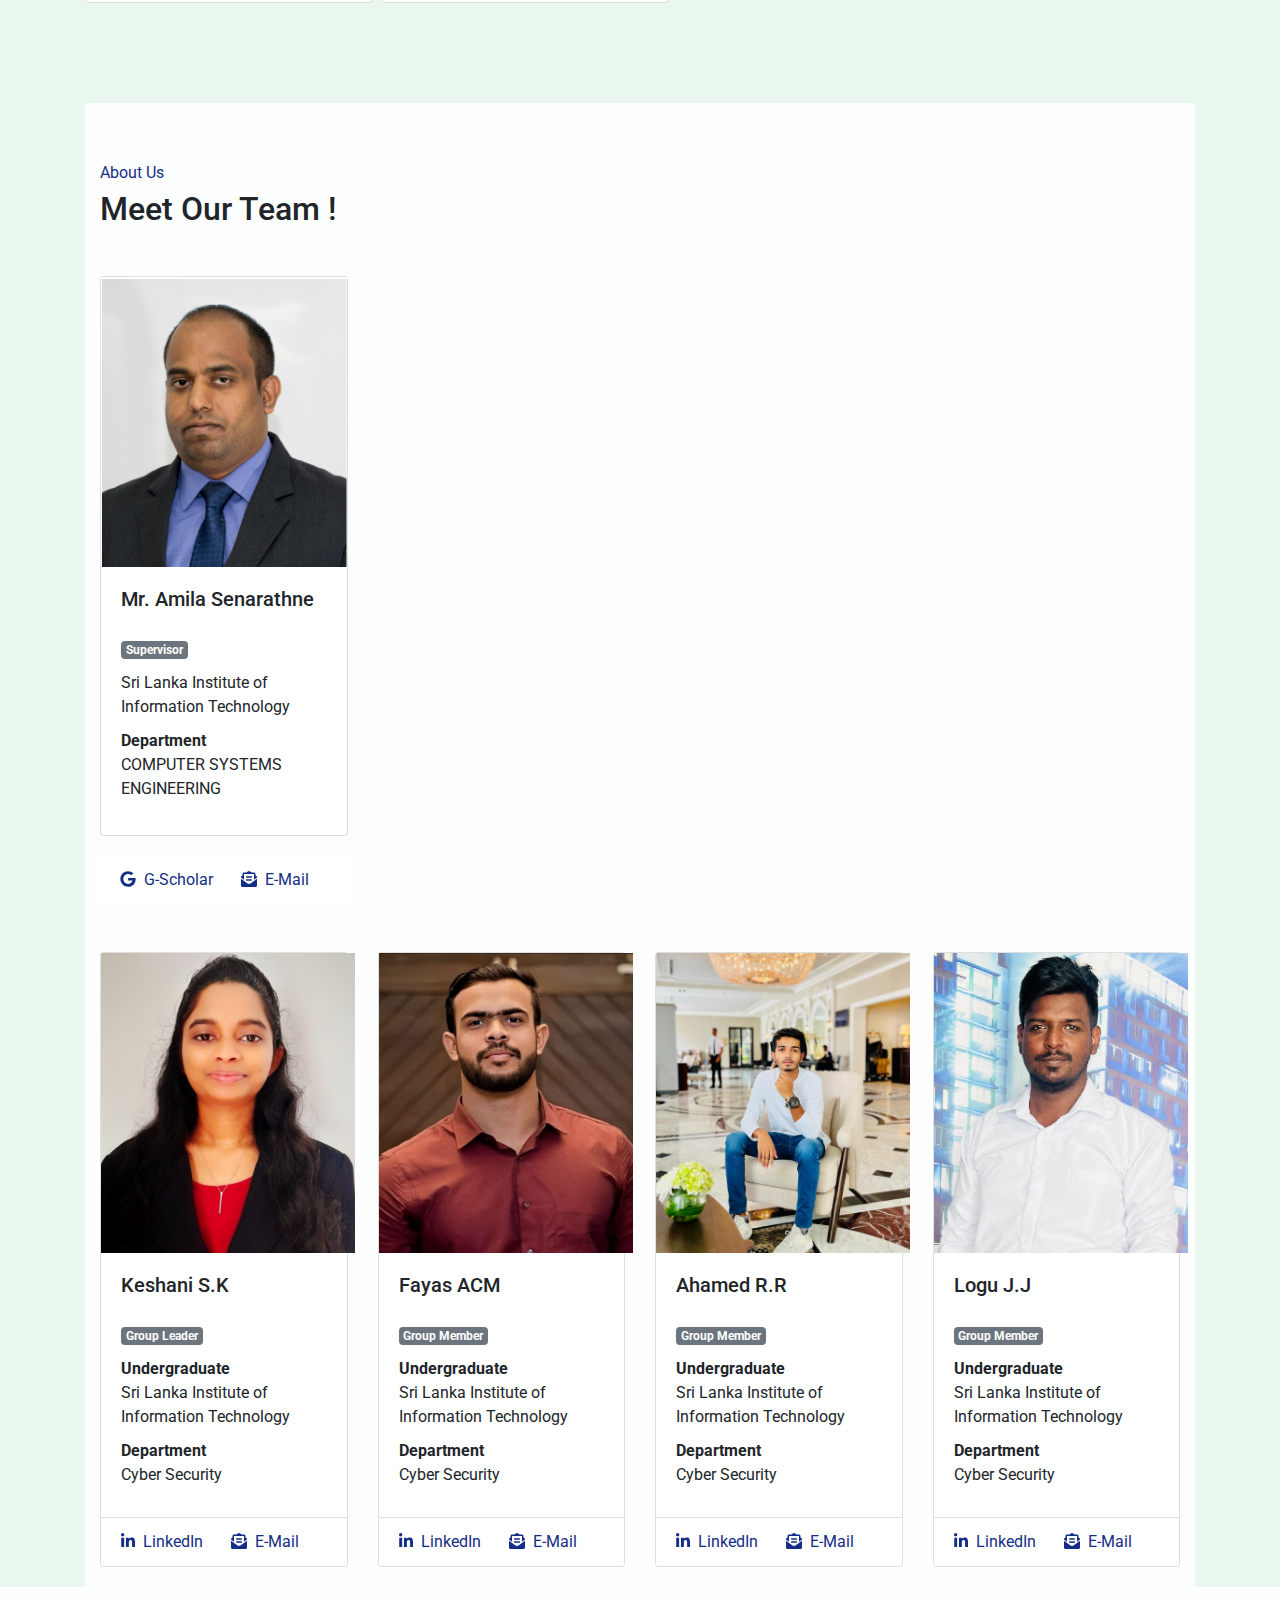
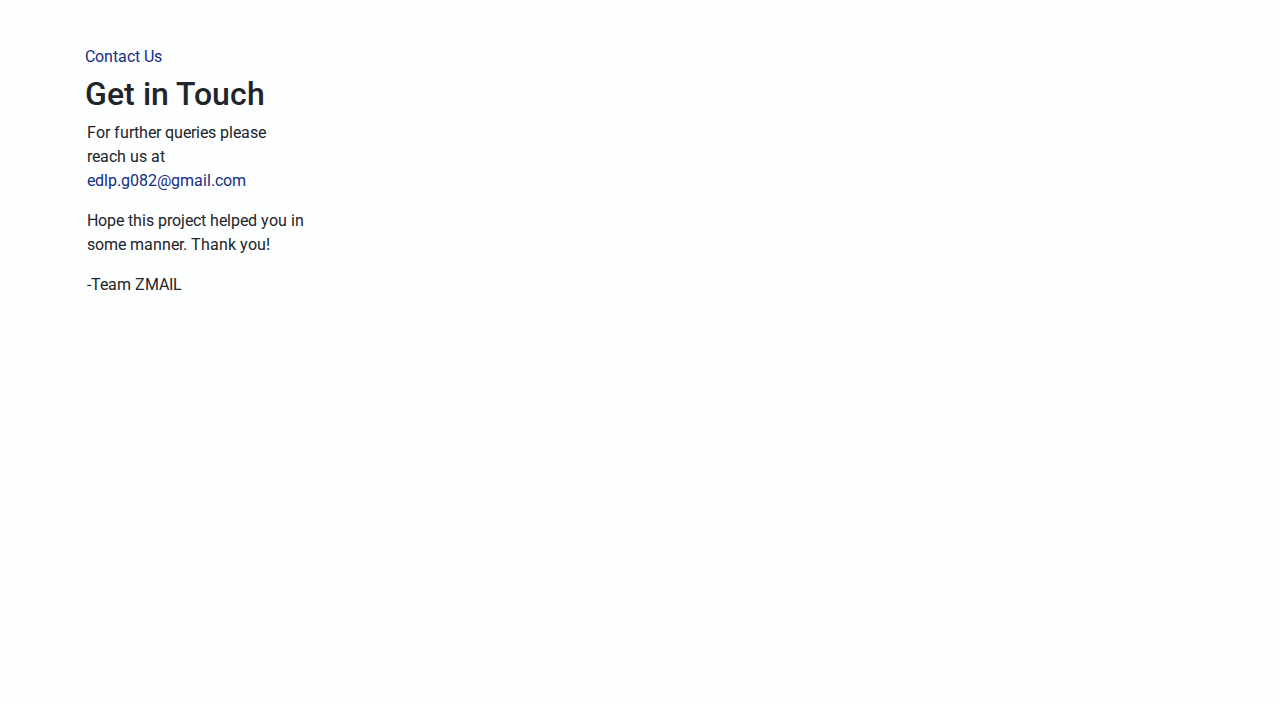
==== commit 1400c664: "1" ====
--- a/index.html
+++ b/index.html
@@ -548,7 +548,7 @@
         </div>
       </section>
       <!-- Downloads -->
-      <section id="documents" class="section">
+      <div id="downloads" class="section">
         <div class="container">
             <h1 class="title has-text-centered has-text-primary">Documents</h1>
 
@@ -876,7 +876,7 @@
                 </div>
             </div>
         </div>
-    </section>
+      </div>
 
       <!-- About Us -->
       <section id="about" class="main-sections " style="background-color:#FDFEFE">
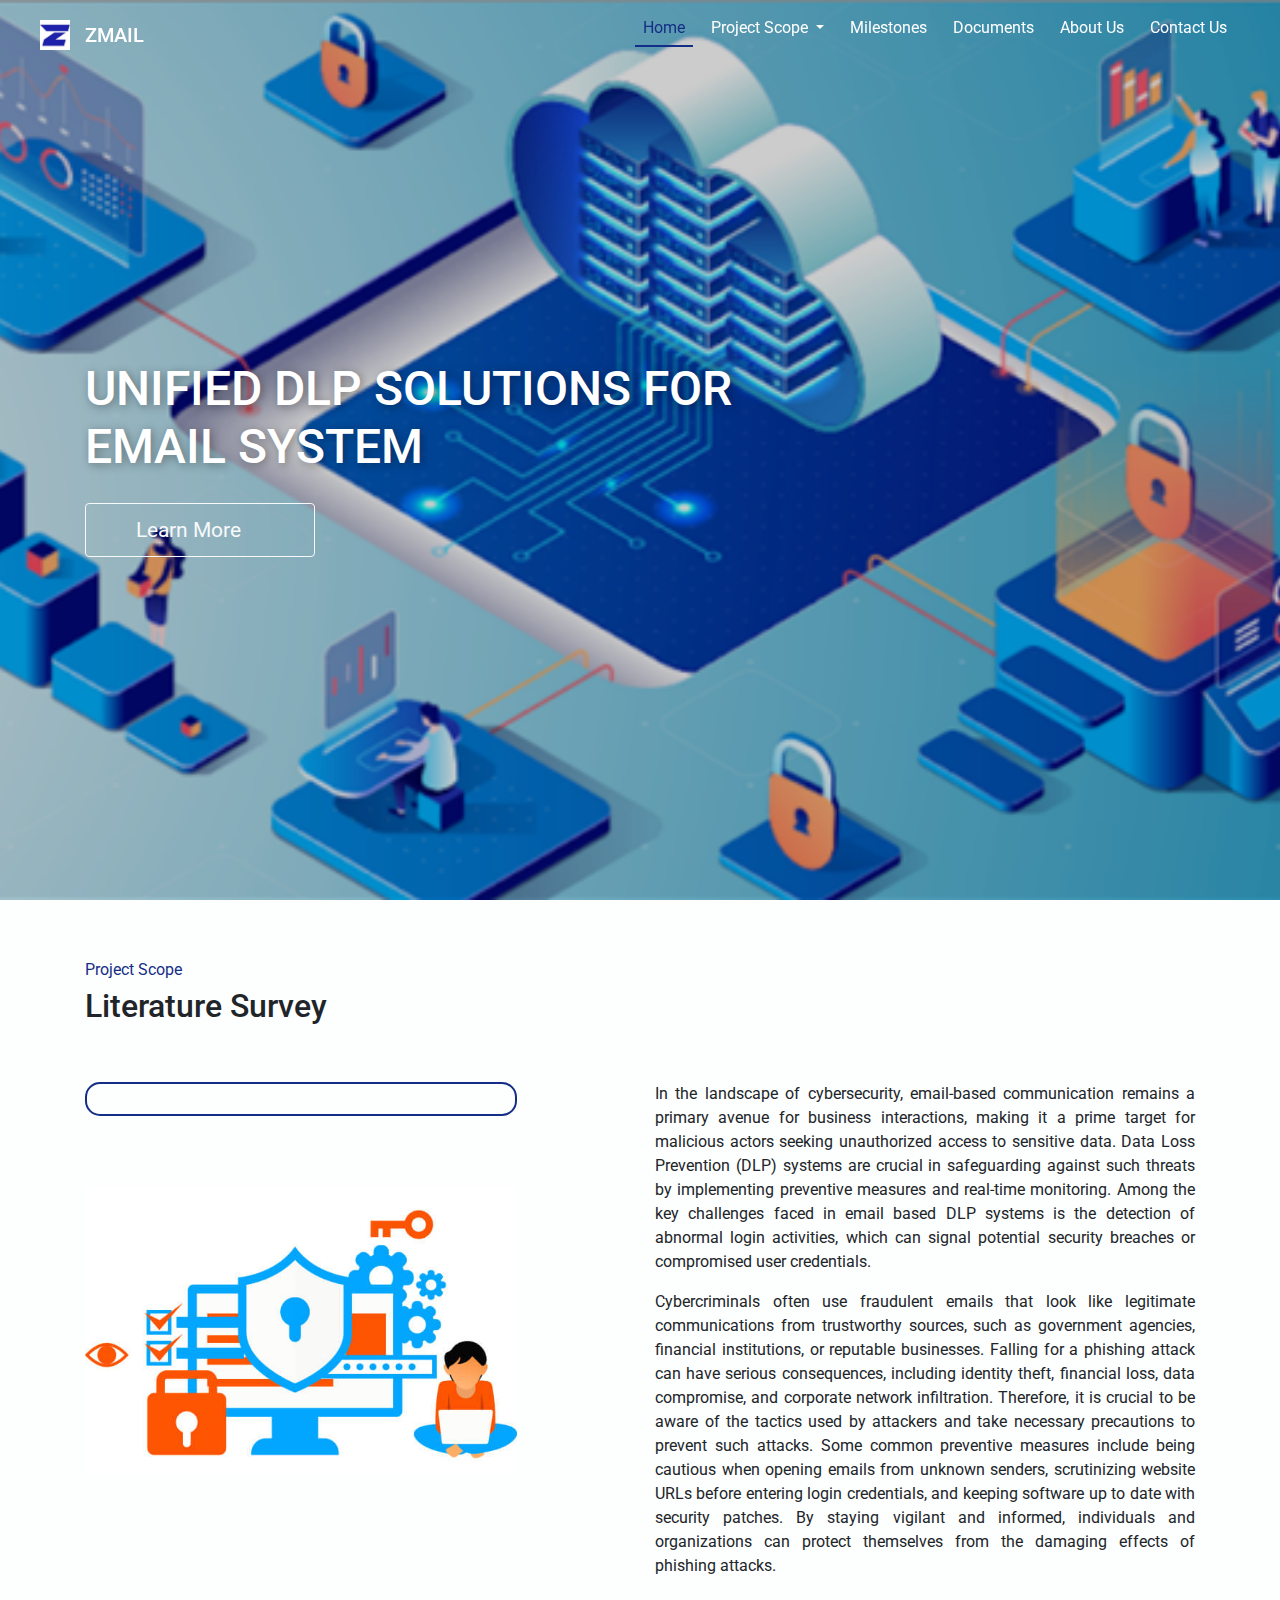
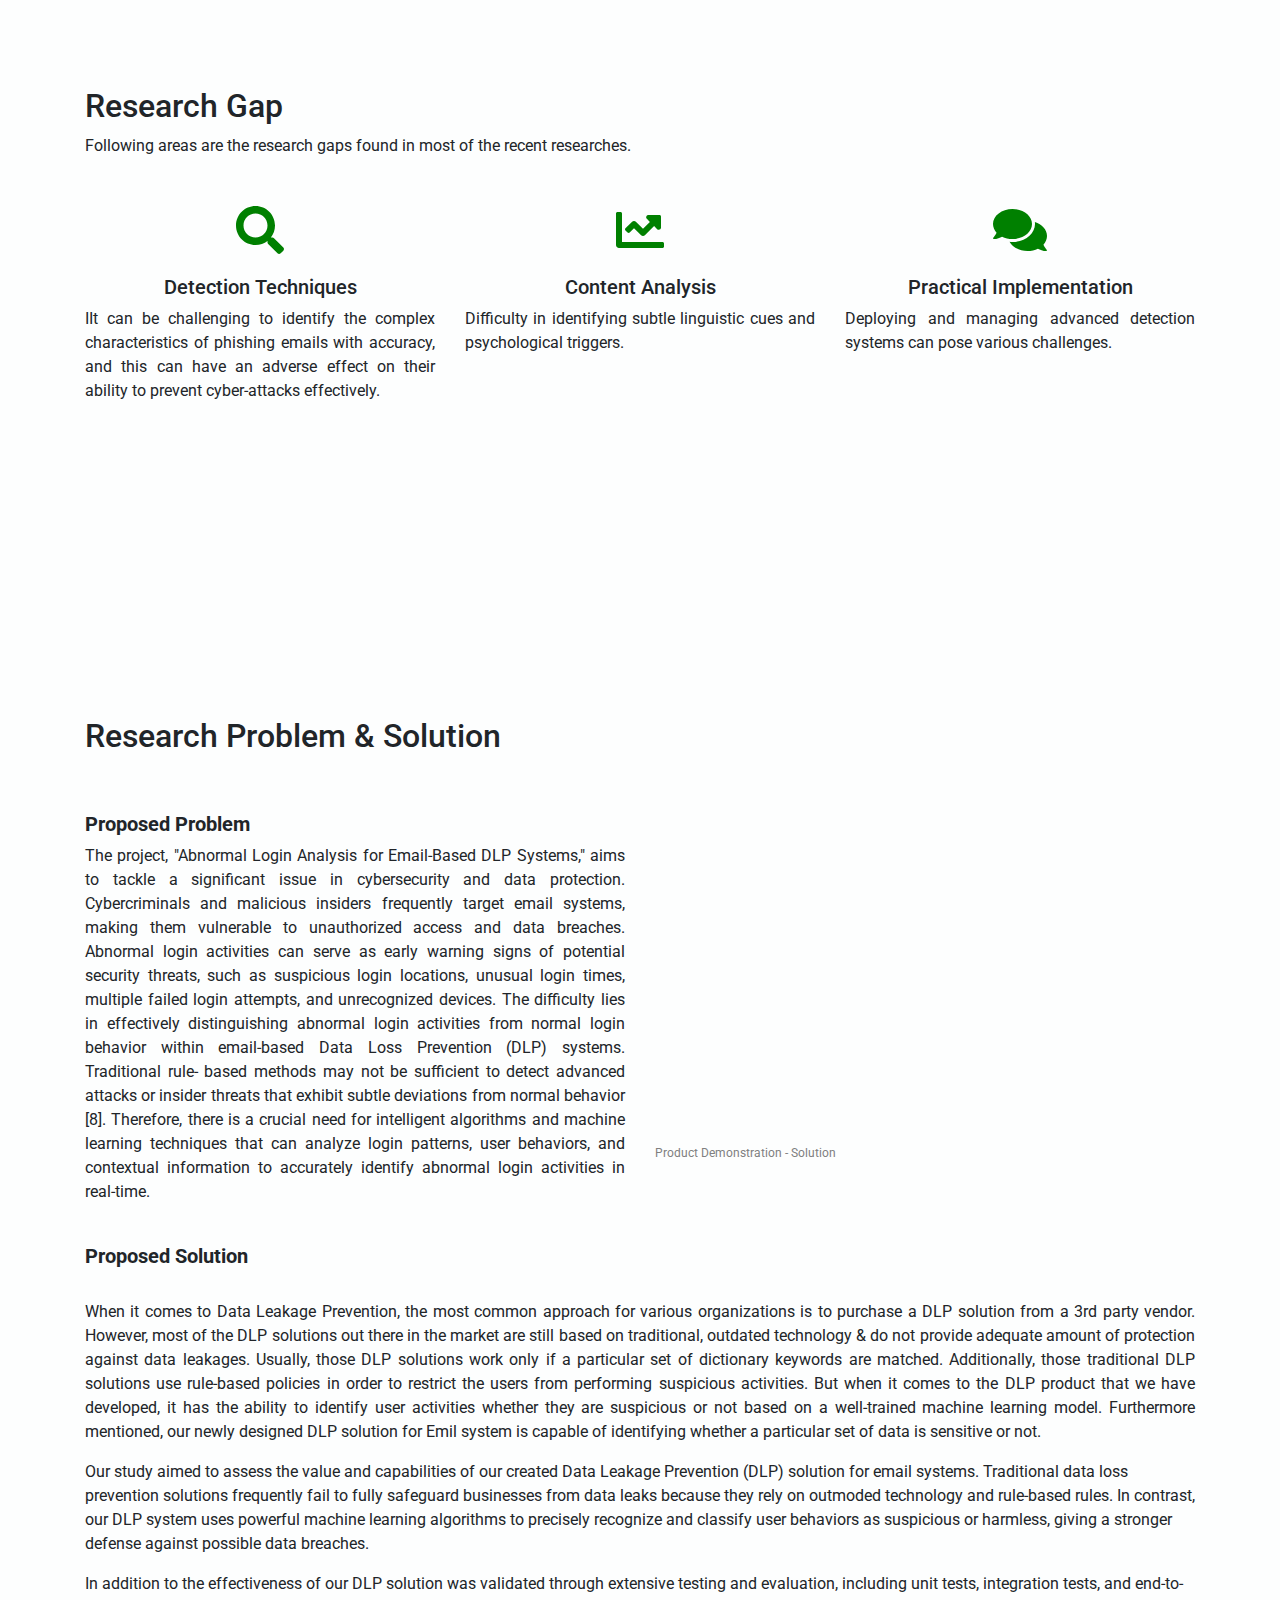
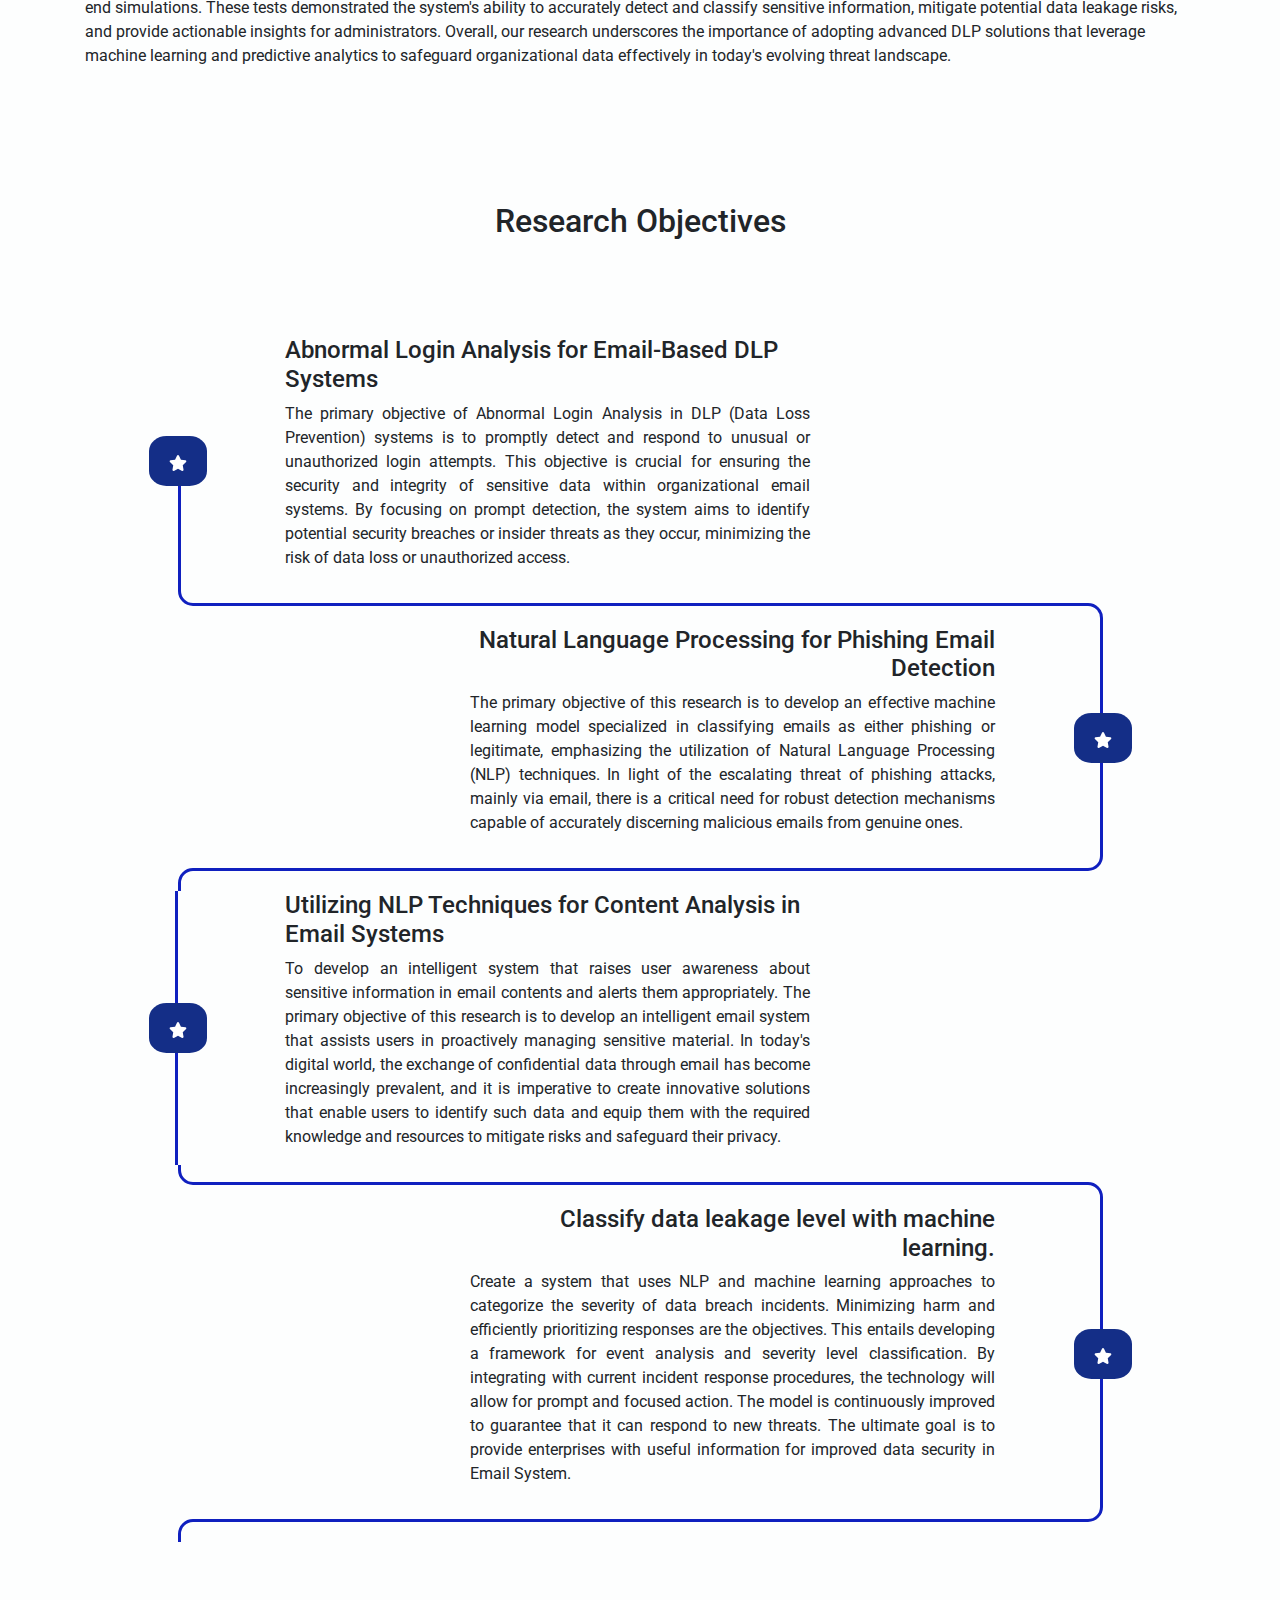
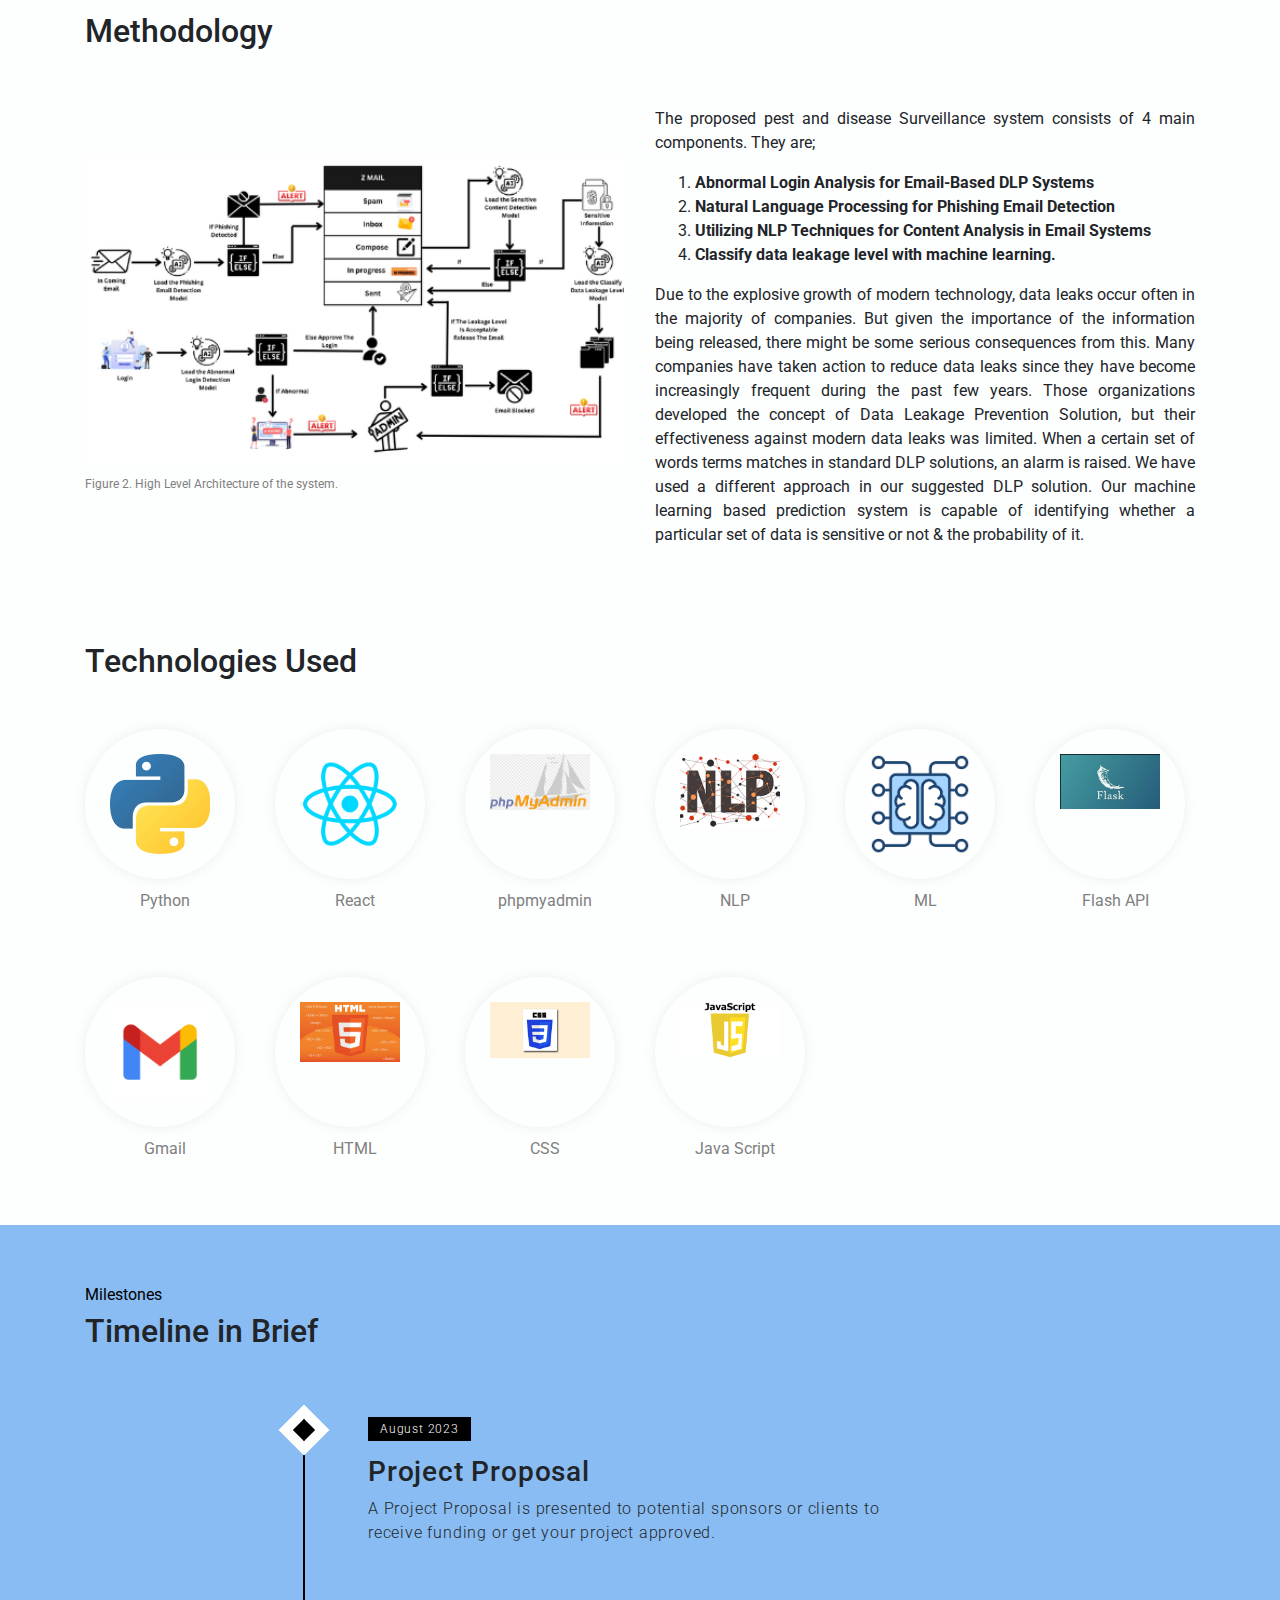
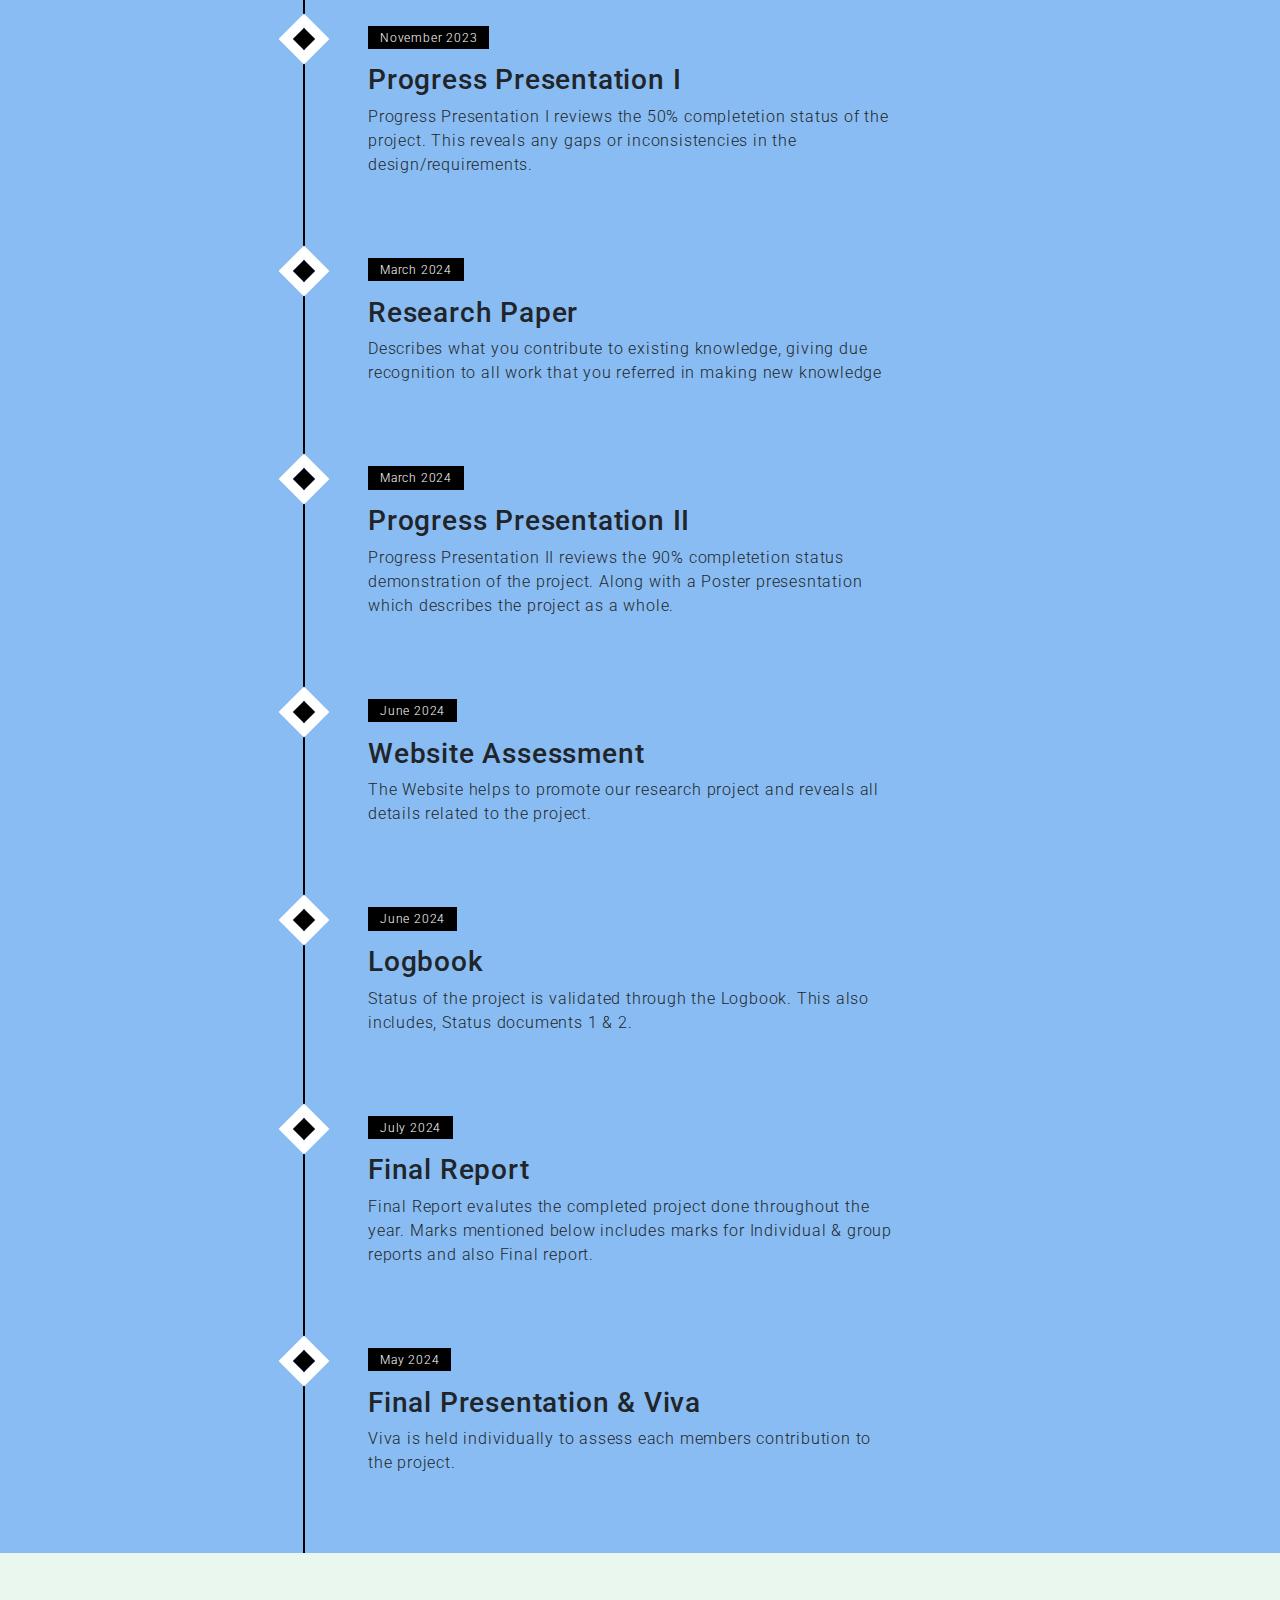
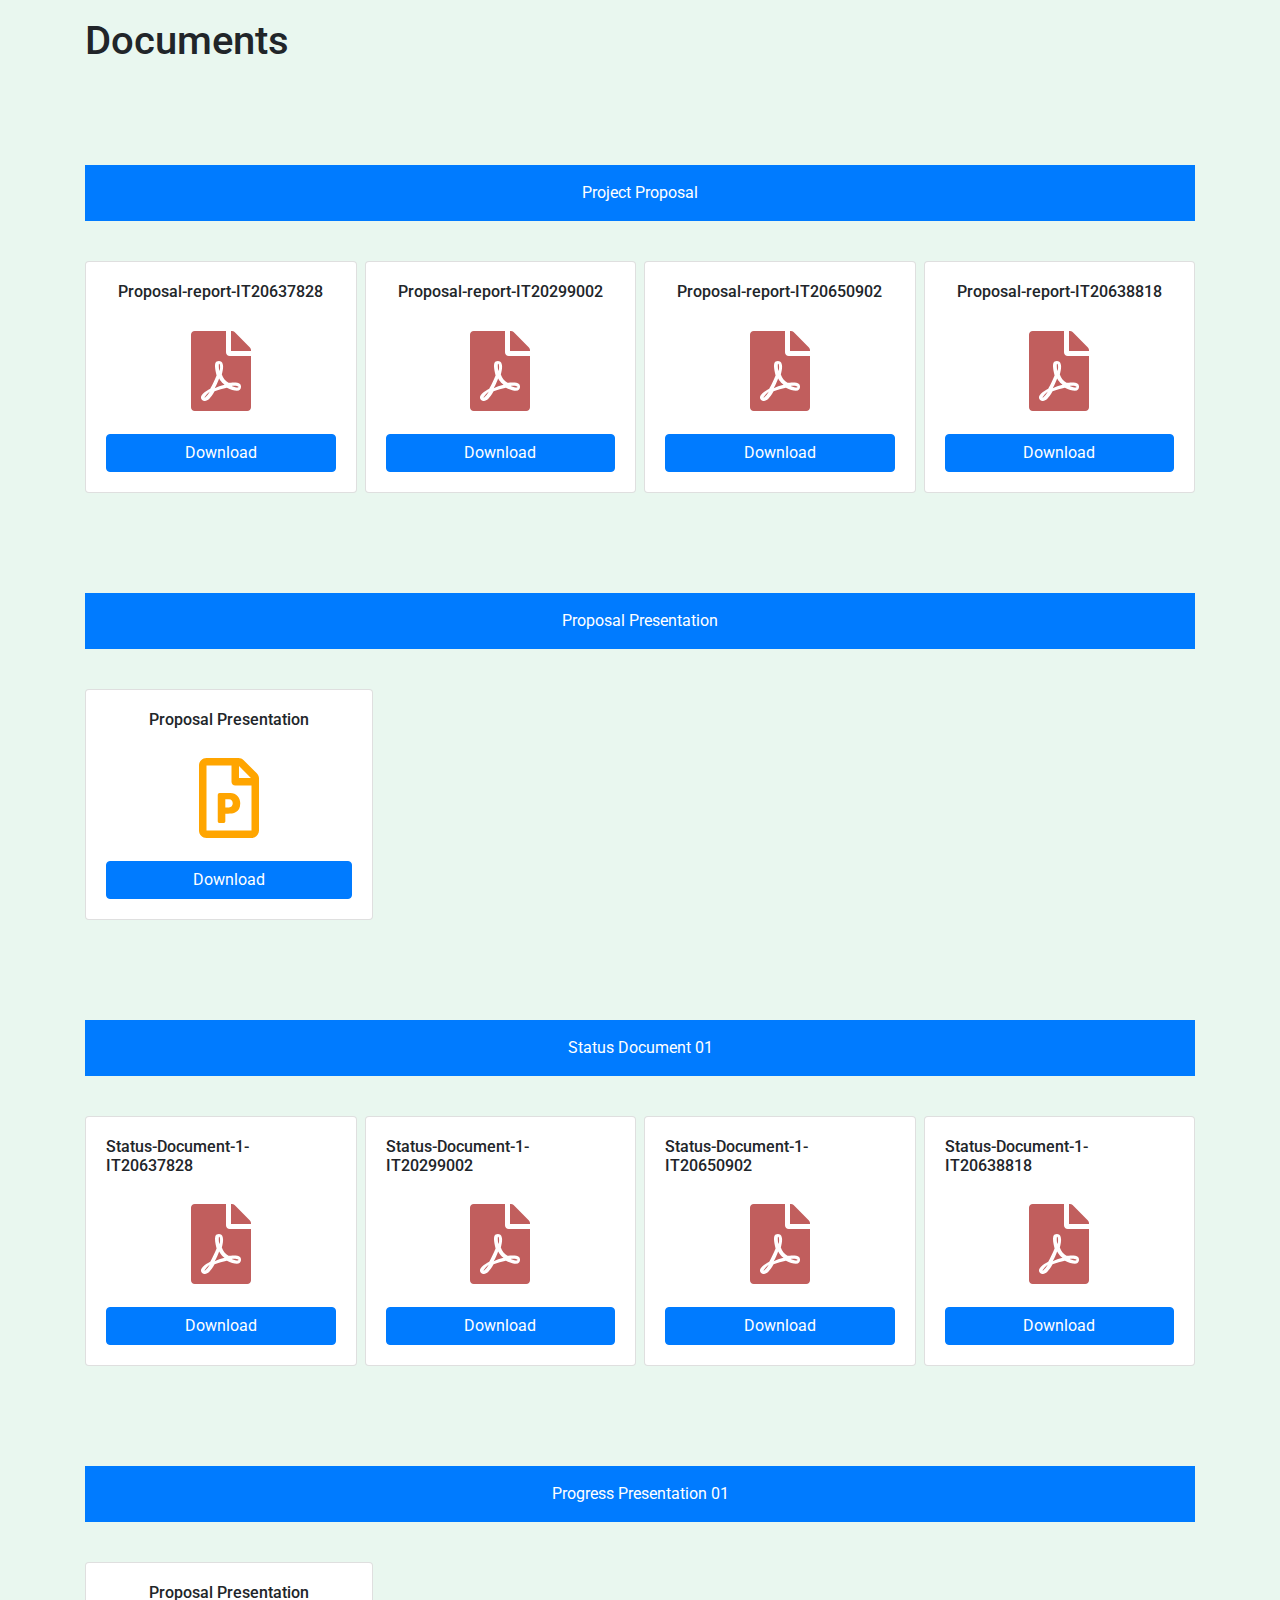
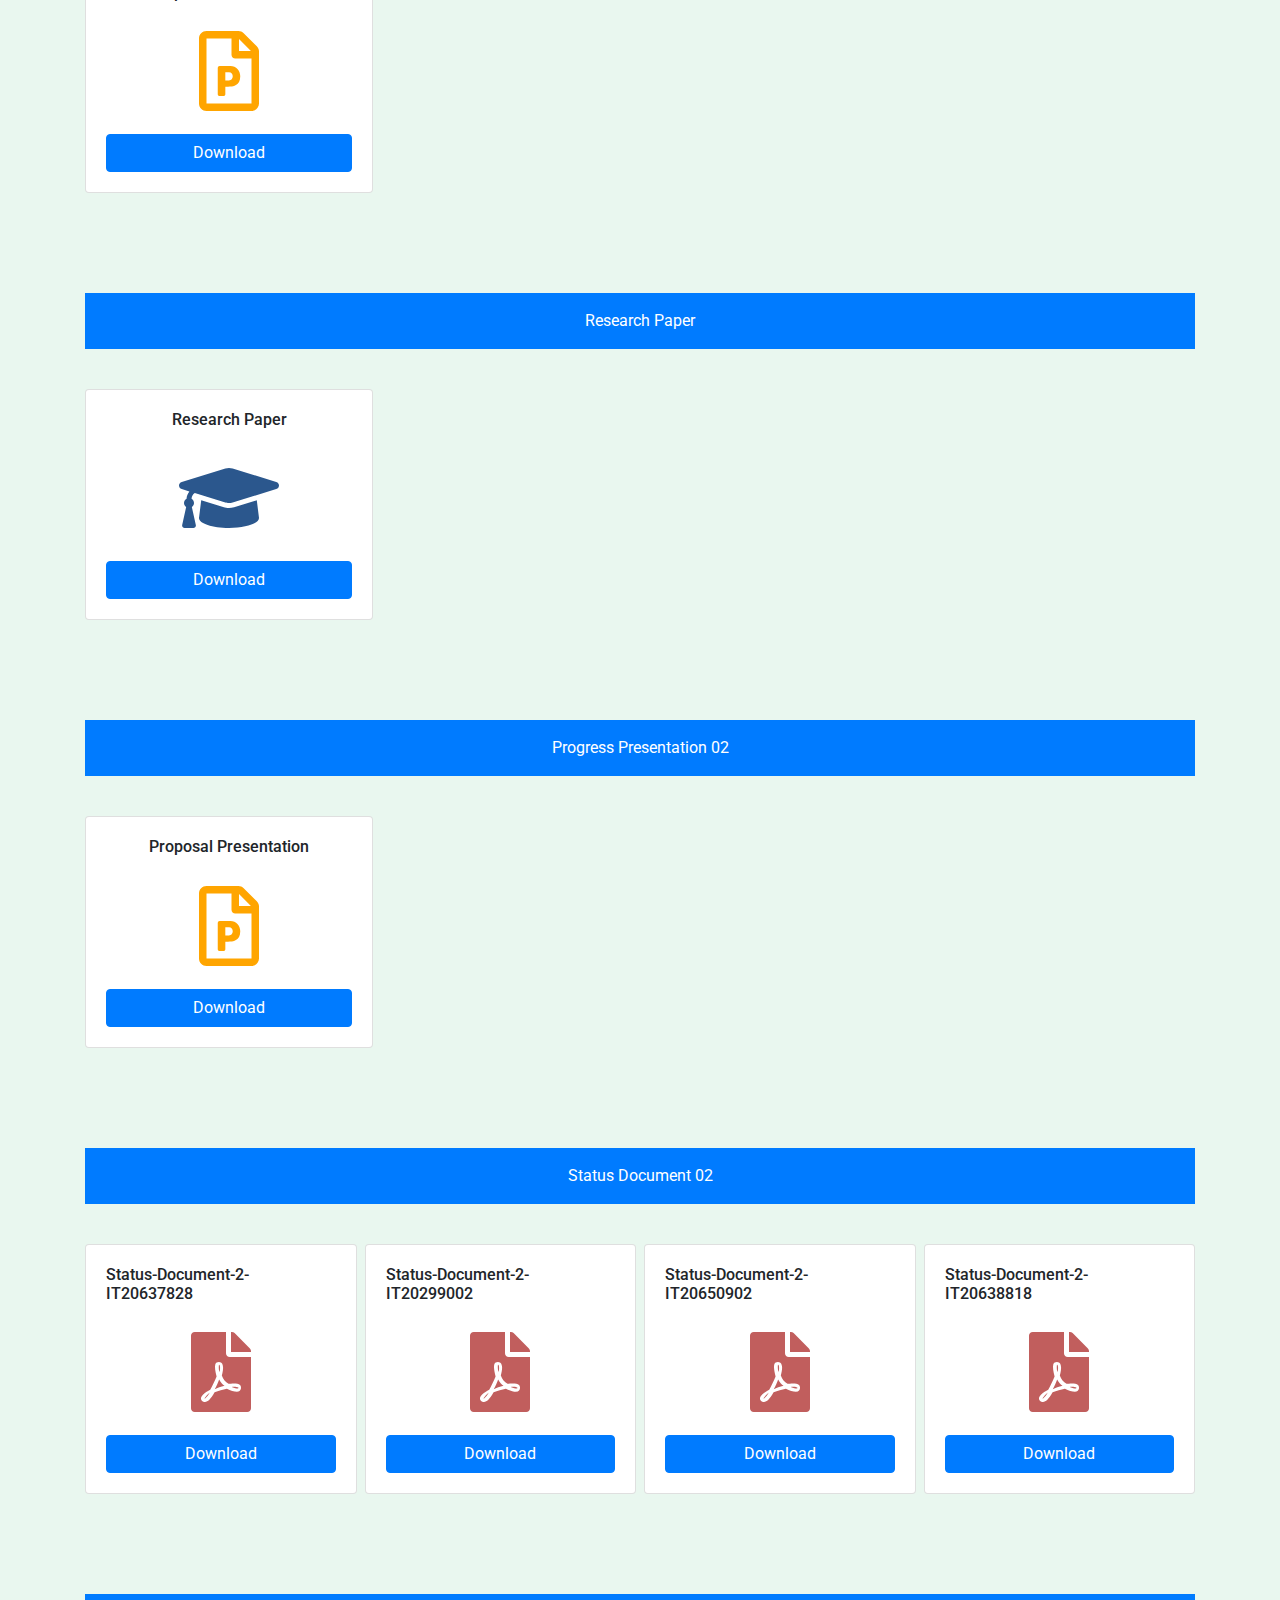
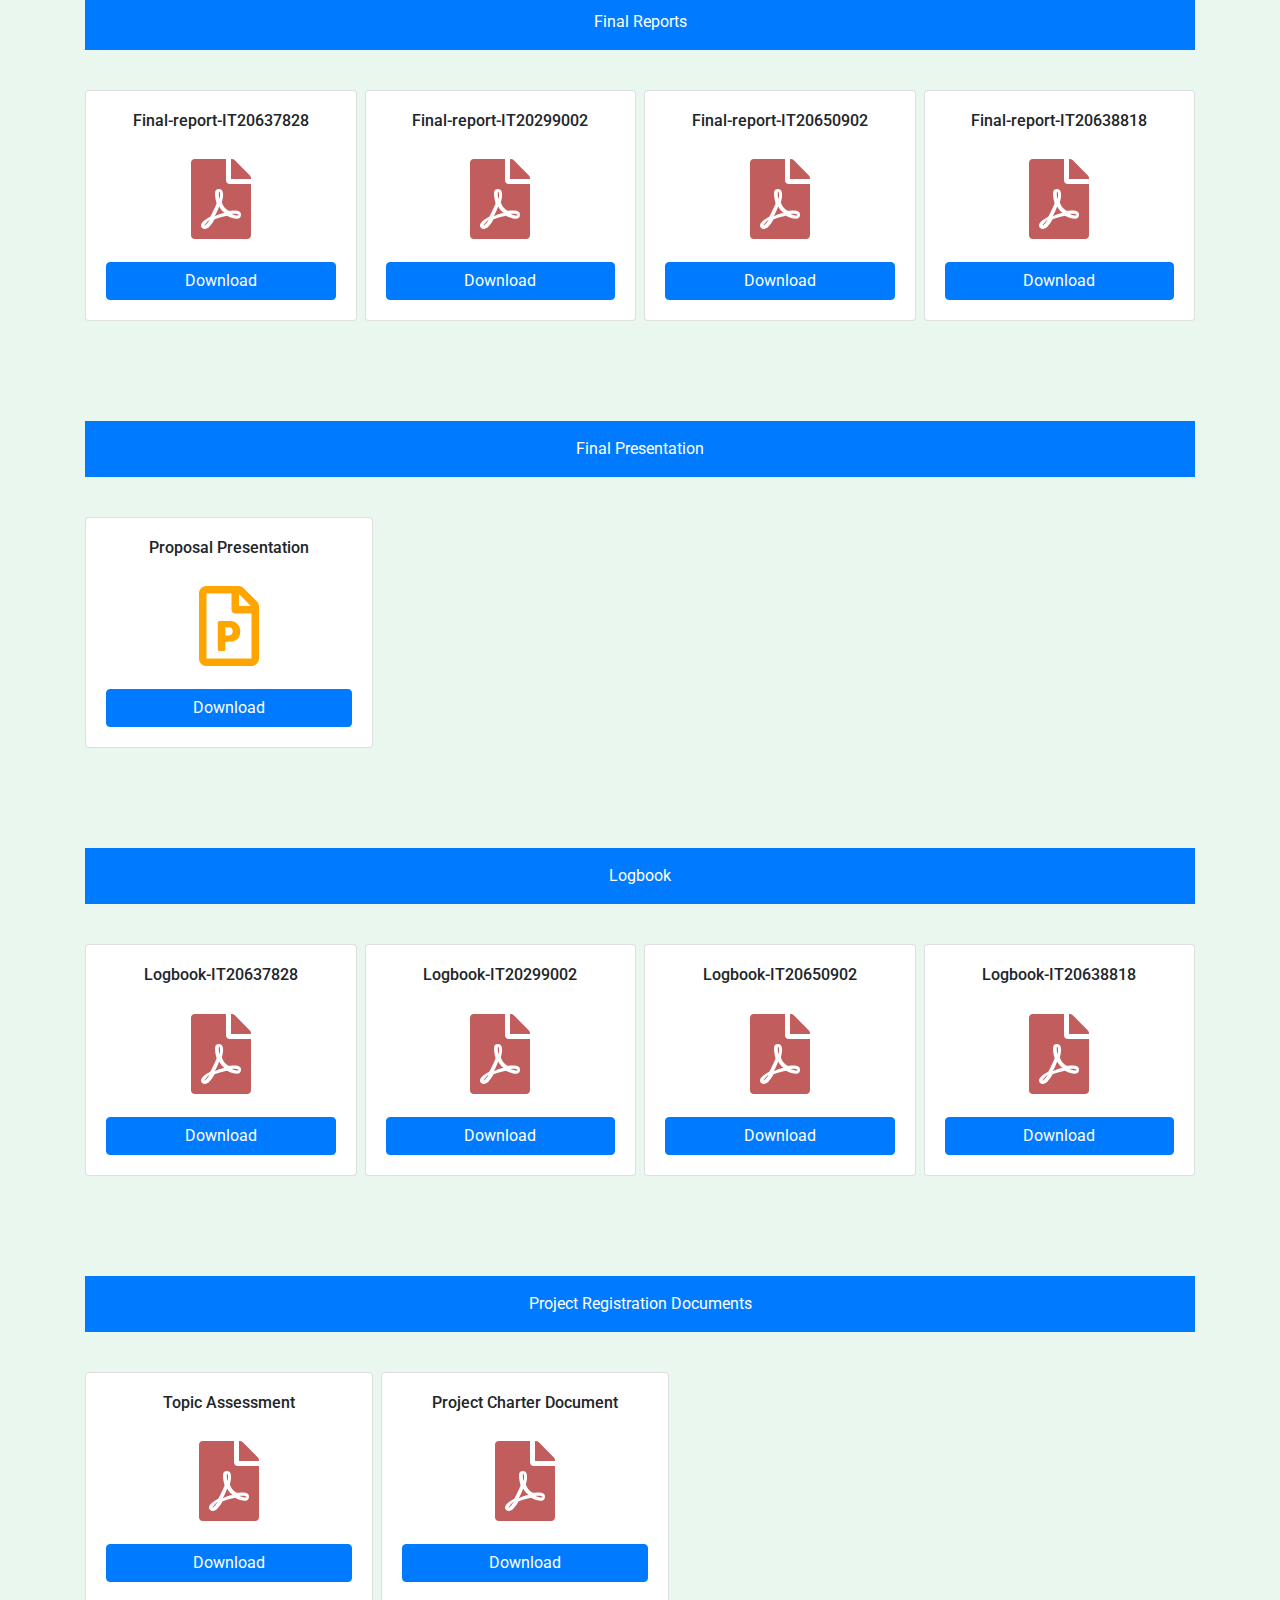
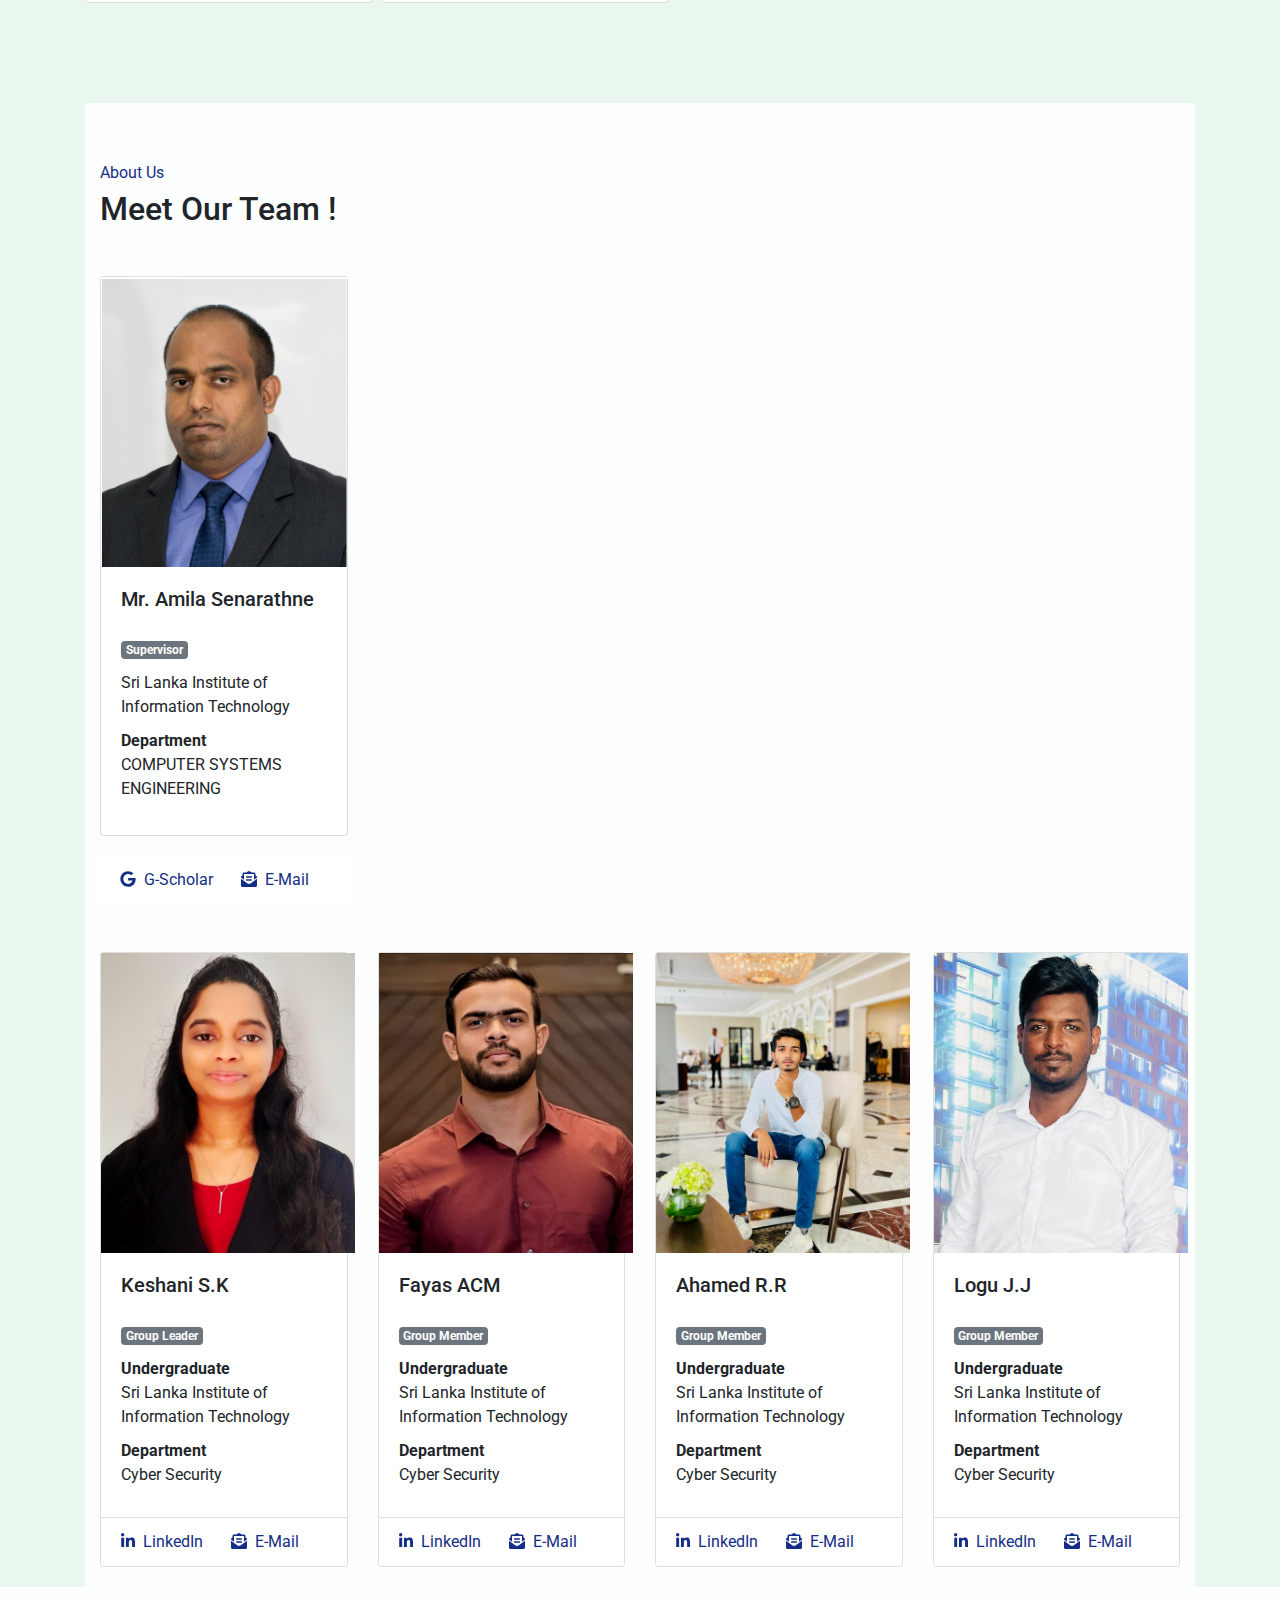
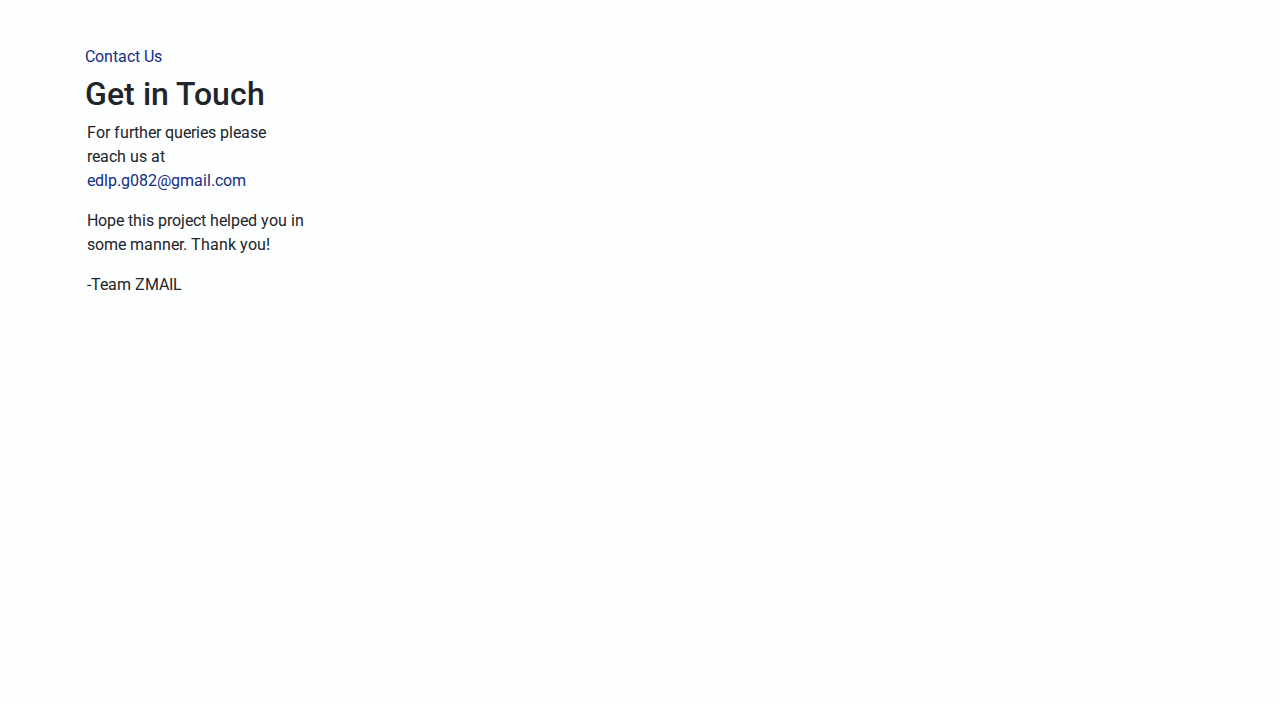
==== commit e686e0c8: "2" ====
--- a/index.html
+++ b/index.html
@@ -42,7 +42,7 @@
             <li class="nav-item">
                 <a class="nav-link" href="#milestones">Milestones</a>
             </li>
-            <li class="nav-item dropdown">
+            <!-- <li class="nav-item dropdown">
                 <a class="nav-link dropdown-toggle" href="#" id="navbarDropdown" role="button" data-toggle="dropdown" aria-haspopup="true" aria-expanded="false">
                   Downloads
                 </a>
@@ -50,13 +50,18 @@
                   <a class="dropdown-item" href="#downloads">Documents</a>
                   <a class="dropdown-item" href="#presentations">Presentations</a>
                 </div>
-            </li>
+            </li> -->
+
+            <li class="nav-item">
+              <a class="nav-link" href="#downloads">Documents</a>
+          </li>
+
             <li class="nav-item">
                 <a class="nav-link" href="#about">About Us</a>
             </li>
-			<li class="nav-item">
+			<!-- <li class="nav-item">
                 <a class="nav-link" href="#achievements">Achievements</a>
-            </li>
+            </li> -->
             <li class="nav-item">
                 <a class="nav-link" href="#contact">Contact Us</a>
             </li>
